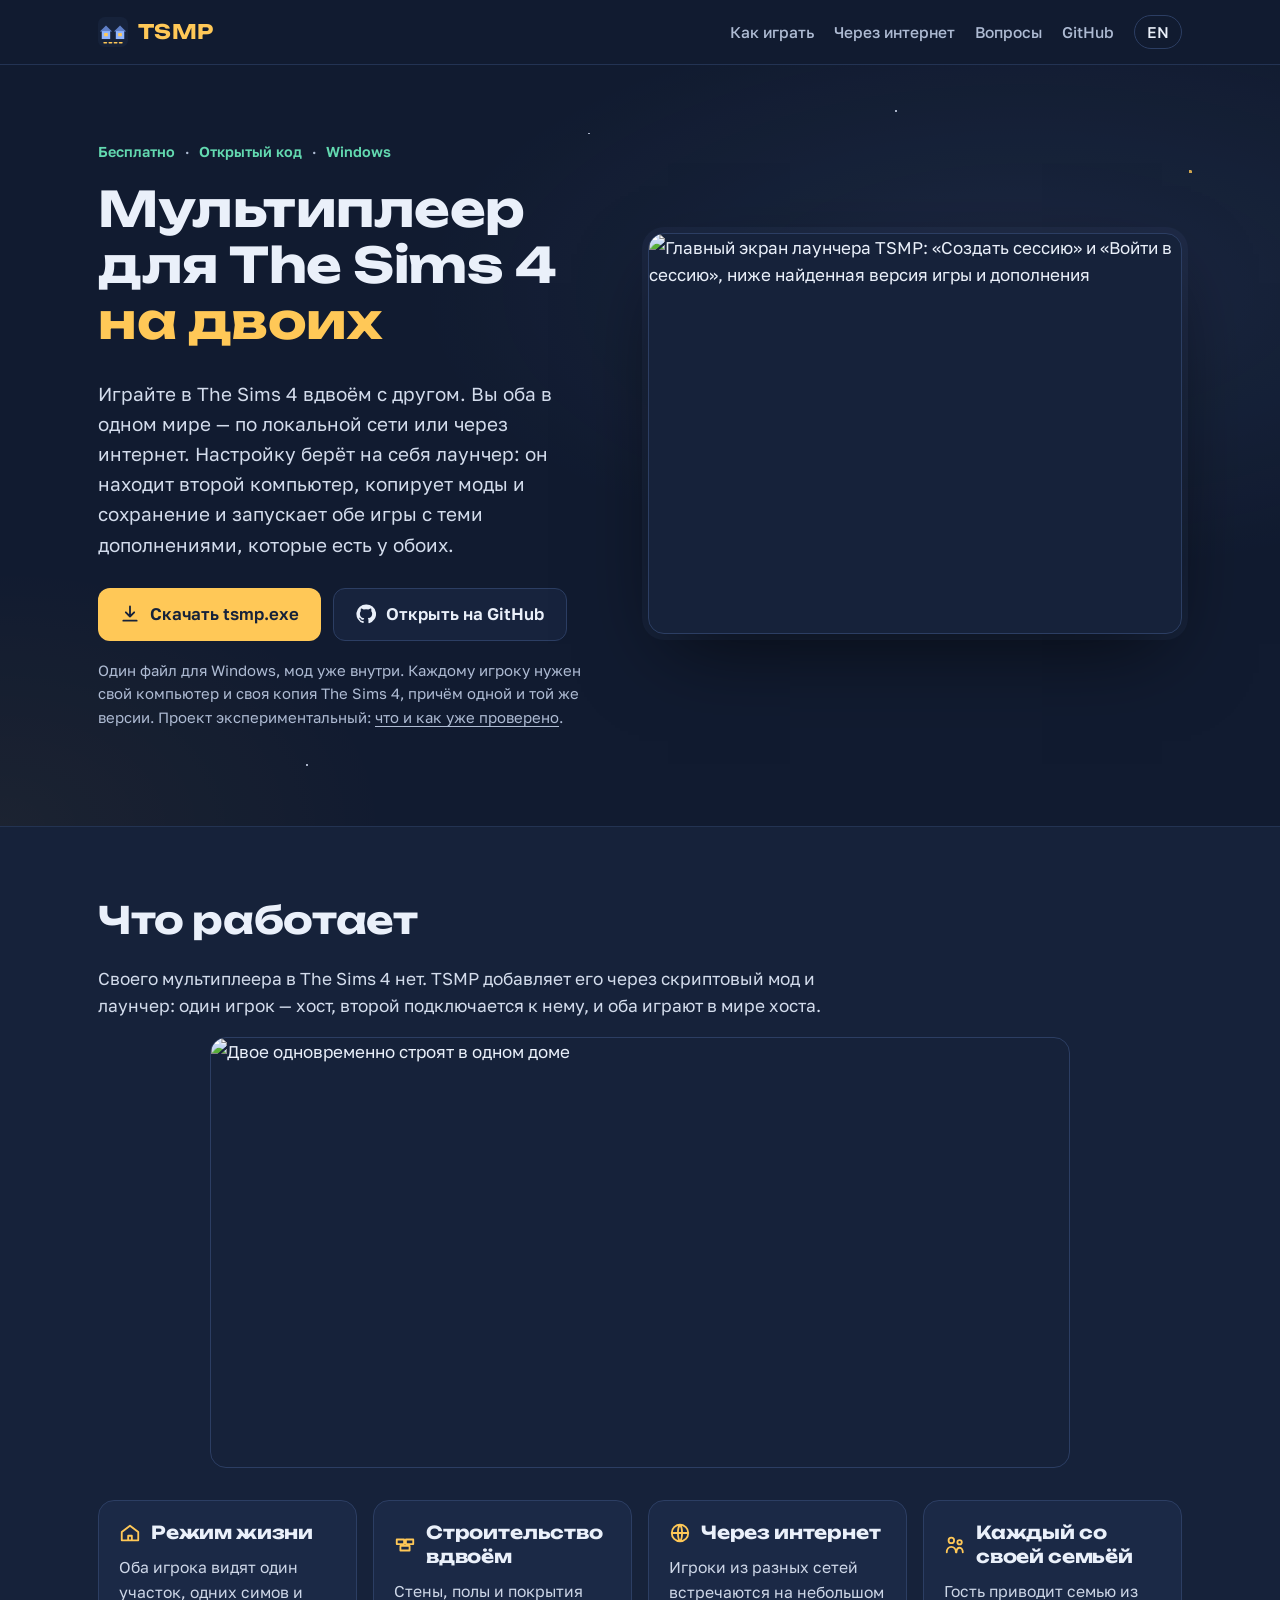
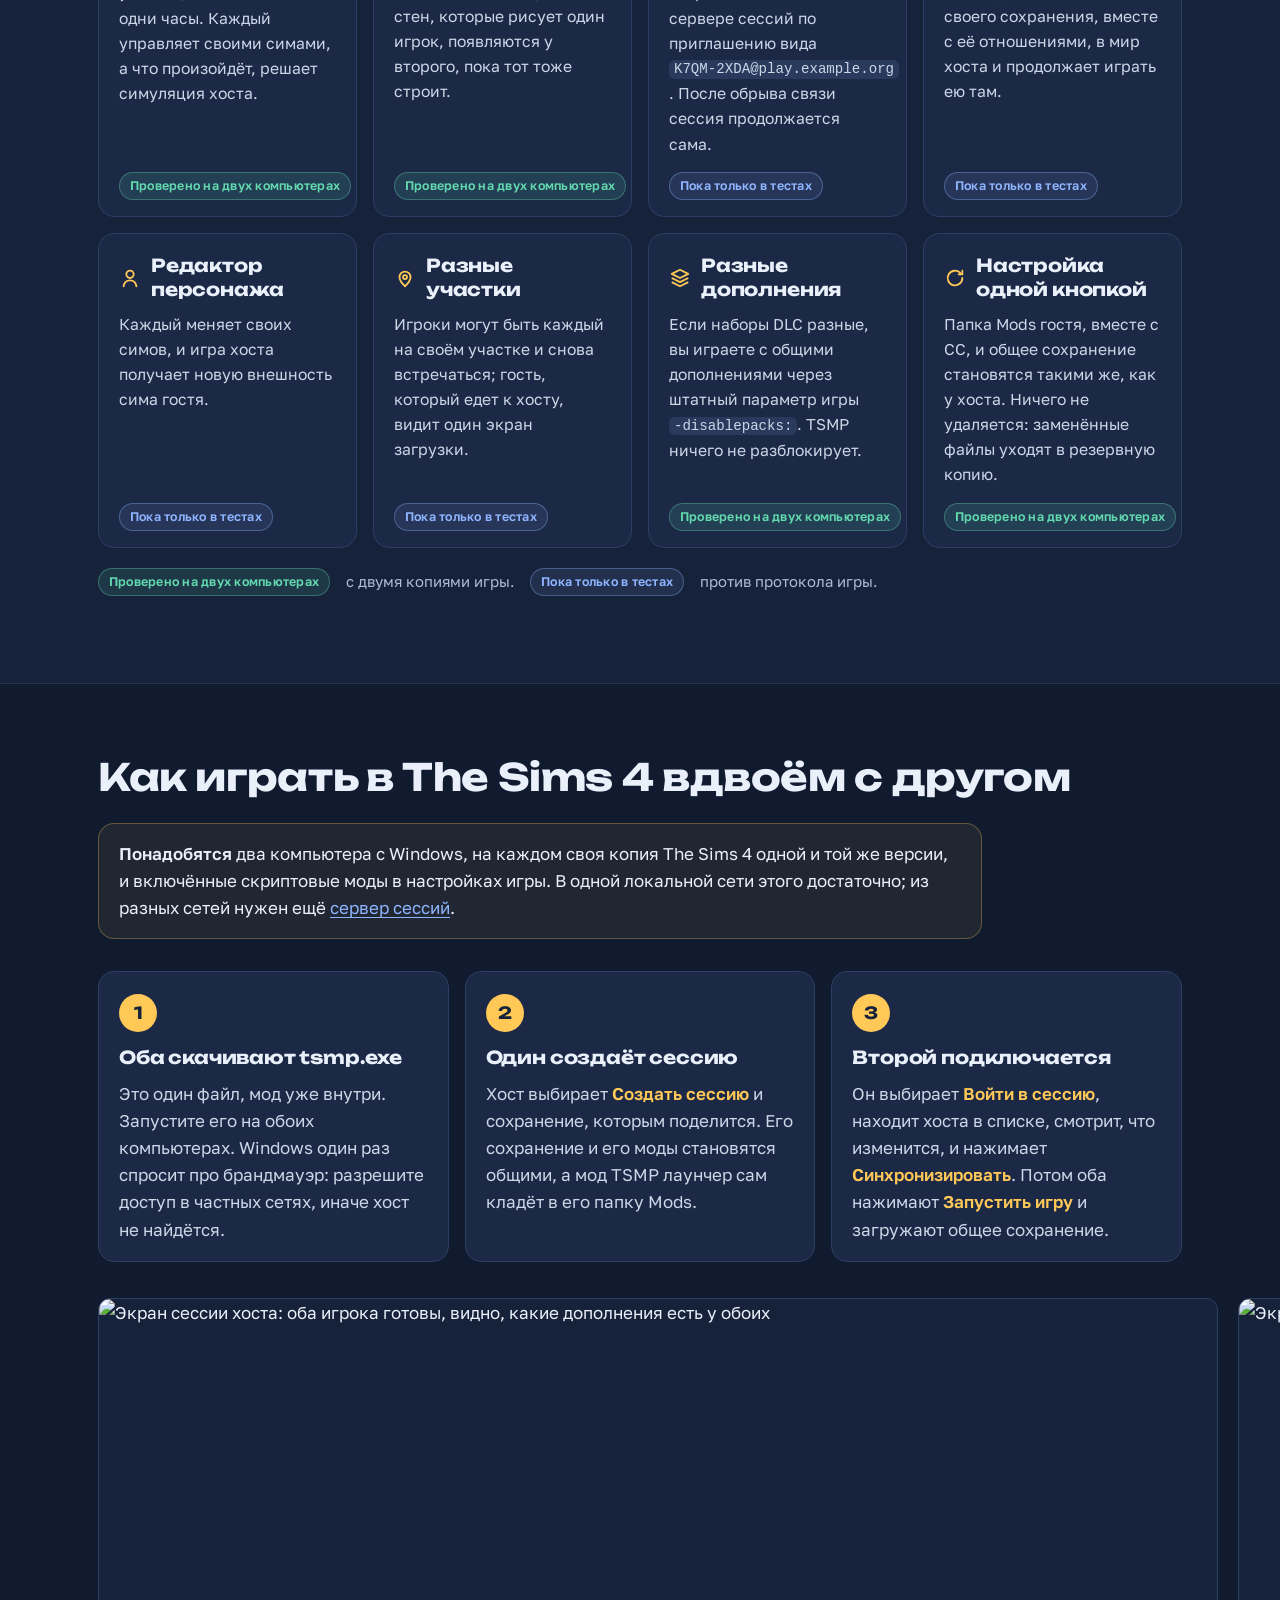
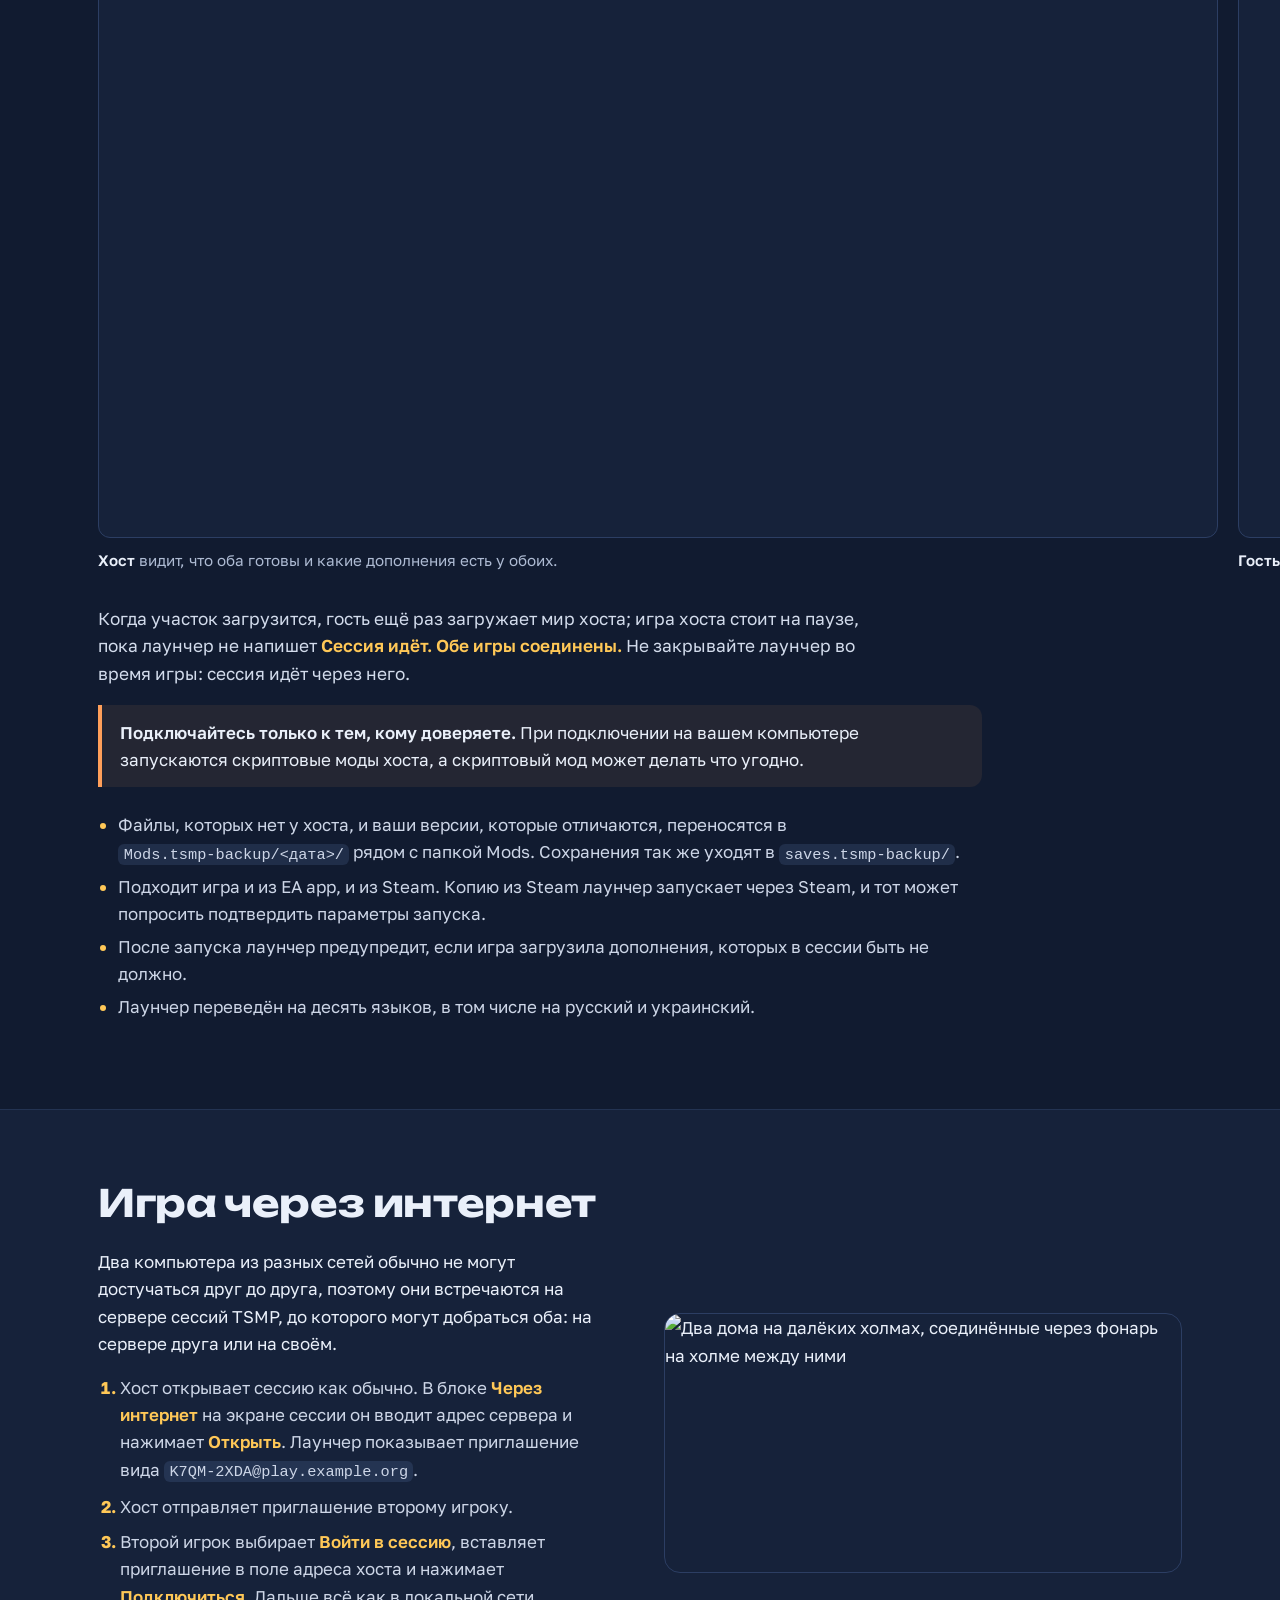
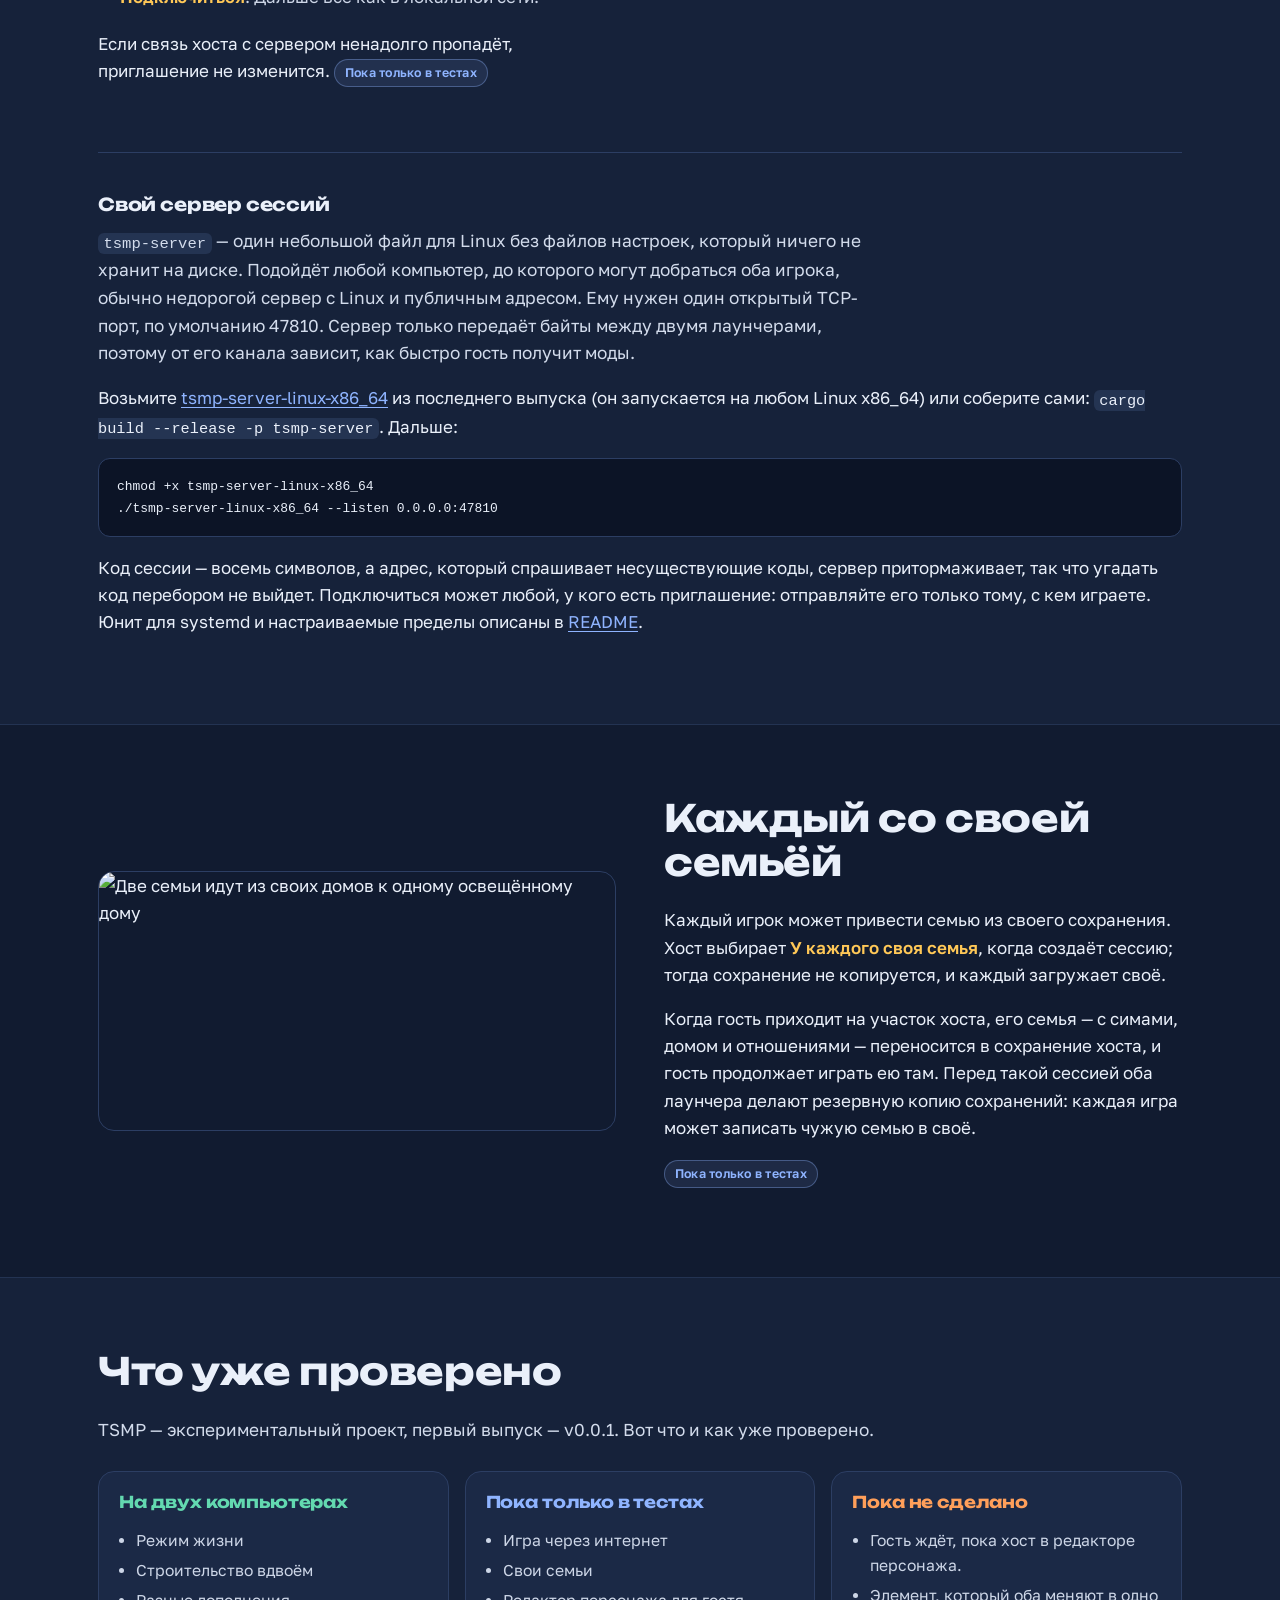
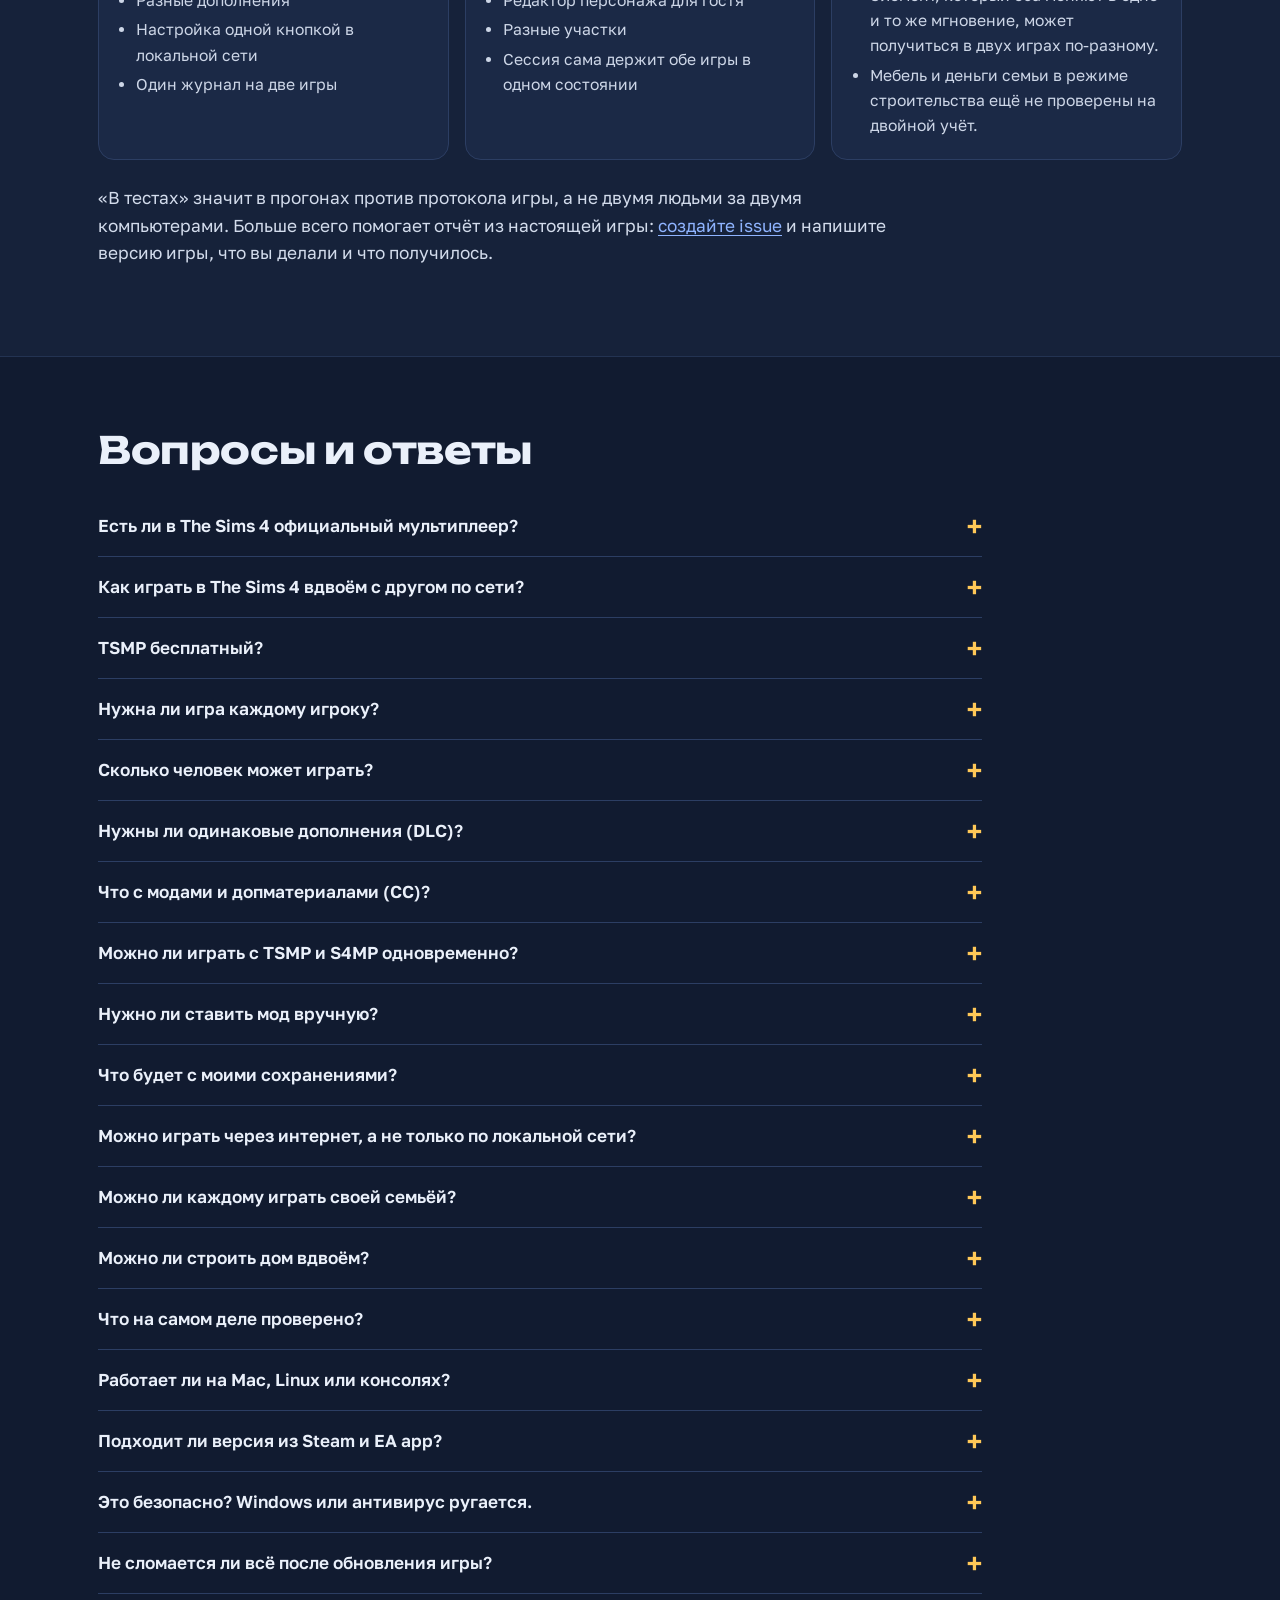
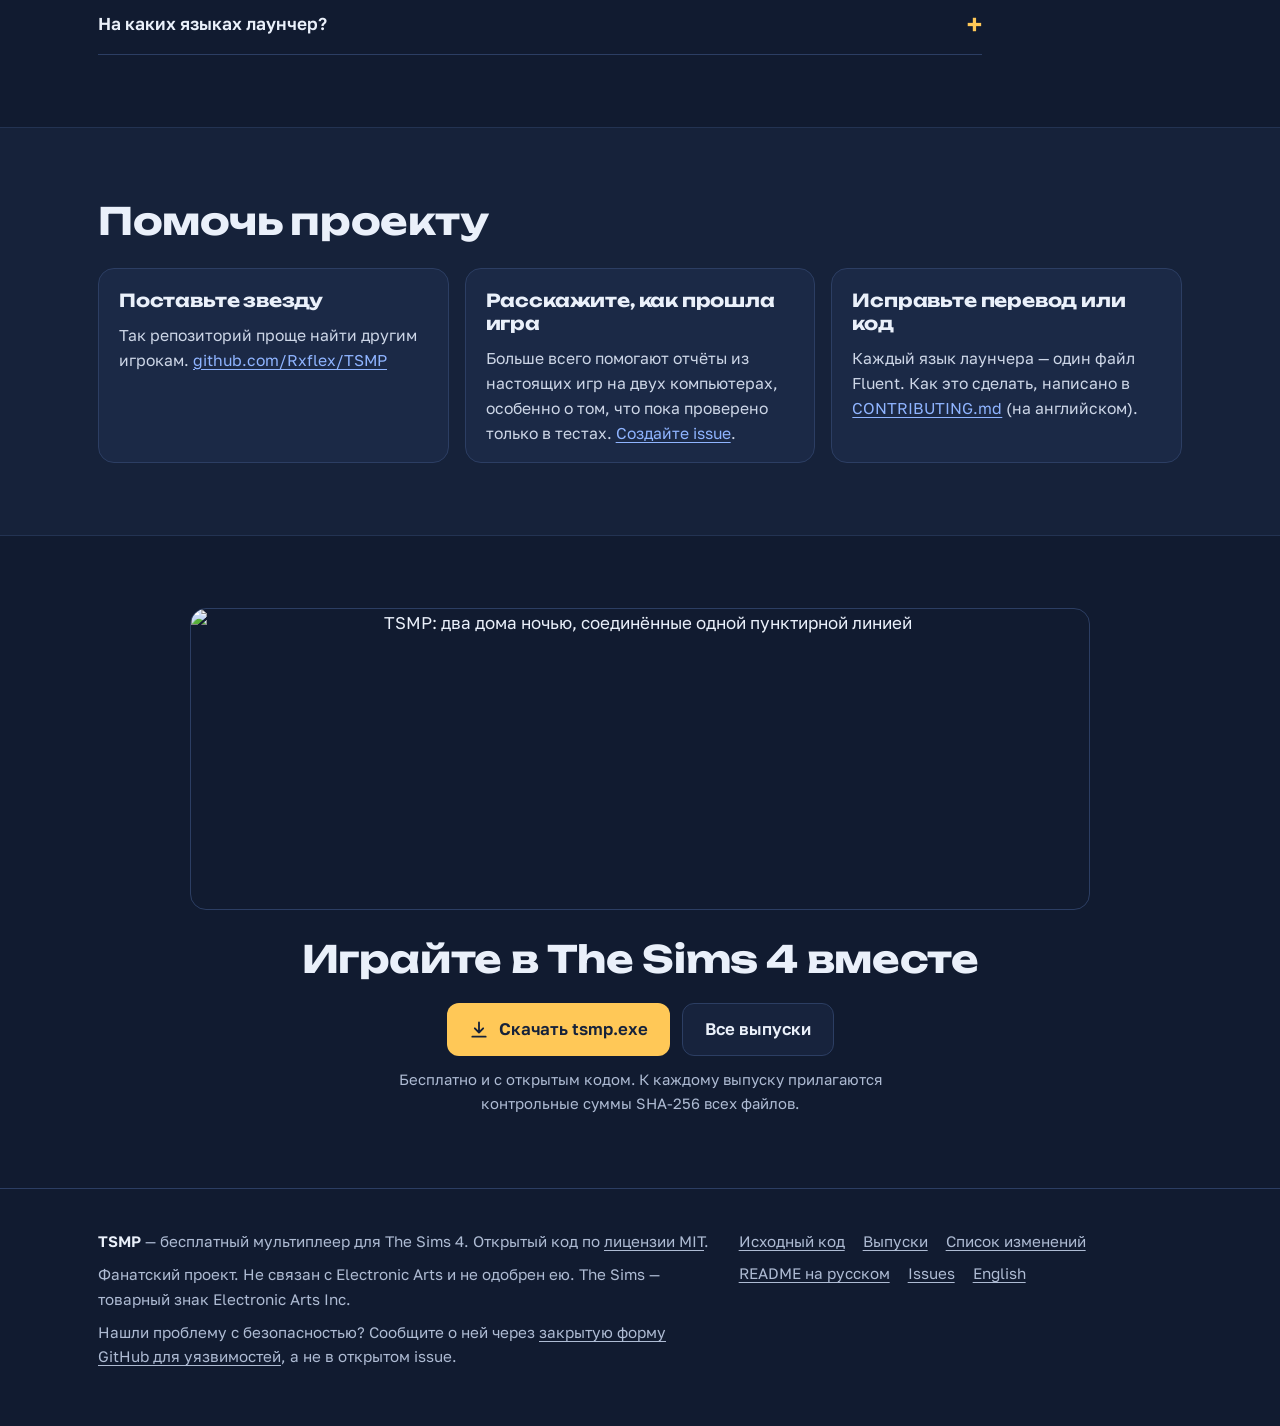
==== site/ru/index.html @ ccfcac45 "Present the project to people looking for multiplayer in The Sims 4 The READMEs lead with what TSMP " ====
<!doctype html>
<html lang="ru">
<head>
<meta charset="utf-8">
<meta name="viewport" content="width=device-width, initial-scale=1">
<title>TSMP — мультиплеер для The Sims 4: играйте вдвоём по сети</title>
<meta name="description" content="Бесплатный мод на мультиплеер для The Sims 4 с открытым кодом. Играйте с другом по локальной сети или через интернет — лаунчер сам перенесёт моды, CC и сохранение.">
<link rel="canonical" href="https://rxflex.github.io/TSMP/ru/">
<link rel="alternate" hreflang="en" href="https://rxflex.github.io/TSMP/">
<link rel="alternate" hreflang="ru" href="https://rxflex.github.io/TSMP/ru/">
<link rel="alternate" hreflang="x-default" href="https://rxflex.github.io/TSMP/">
<meta name="theme-color" content="#16223a">
<meta name="color-scheme" content="dark">
<link rel="icon" href="../favicon.svg" type="image/svg+xml">

<meta property="og:type" content="website">
<meta property="og:site_name" content="TSMP">
<meta property="og:title" content="TSMP — мультиплеер для The Sims 4 на двоих">
<meta property="og:description" content="Бесплатный мультиплеер с открытым кодом для The Sims 4. Двое играют в одном мире — по локальной сети или через интернет. Настройку берёт на себя лаунчер.">
<meta property="og:url" content="https://rxflex.github.io/TSMP/ru/">
<meta property="og:image" content="https://rxflex.github.io/TSMP/assets/social-preview.jpg">
<meta property="og:image:width" content="1280">
<meta property="og:image:height" content="640">
<meta property="og:image:alt" content="TSMP, мультиплеер для The Sims 4: два дома ночью, соединённые одной линией">
<meta property="og:locale" content="ru_RU">
<meta property="og:locale:alternate" content="en_US">
<meta name="twitter:card" content="summary_large_image">
<meta name="twitter:title" content="TSMP — мультиплеер для The Sims 4 на двоих">
<meta name="twitter:description" content="Бесплатный мультиплеер с открытым кодом для The Sims 4. Двое играют в одном мире — по локальной сети или через интернет. Настройку берёт на себя лаунчер.">
<meta name="twitter:image" content="https://rxflex.github.io/TSMP/assets/social-preview.jpg">
<meta name="twitter:image:alt" content="TSMP, мультиплеер для The Sims 4: два дома ночью, соединённые одной линией">

<link rel="preconnect" href="https://fonts.googleapis.com">
<link rel="preconnect" href="https://fonts.gstatic.com" crossorigin>
<link rel="stylesheet" href="https://fonts.googleapis.com/css2?family=Golos+Text:wght@400;500;600&family=Unbounded:wght@600;700&display=swap">

<script type="application/ld+json">
{
  "@context": "https://schema.org",
  "@type": "SoftwareApplication",
  "name": "TSMP",
  "alternateName": "TSMP — мультиплеер для The Sims 4",
  "description": "Бесплатный мод на мультиплеер для The Sims 4 с открытым кодом. Двое играют в одном мире — по локальной сети или через интернет; лаунчер для Windows находит второй компьютер, копирует моды и сохранение и запускает обе игры с дополнениями, которые есть у обоих.",
  "url": "https://rxflex.github.io/TSMP/ru/",
  "downloadUrl": "https://github.com/Rxflex/TSMP/releases/latest/download/tsmp.exe",
  "installUrl": "https://github.com/Rxflex/TSMP/releases/latest/download/tsmp.exe",
  "image": "https://rxflex.github.io/TSMP/assets/social-preview.jpg",
  "screenshot": "https://rxflex.github.io/TSMP/assets/screens/ru-home.png",
  "operatingSystem": "Windows",
  "applicationCategory": "GameApplication",
  "applicationSubCategory": "Мод для игры",
  "inLanguage": ["de", "en", "es", "fr", "it", "pl", "pt-BR", "ru", "uk", "zh-CN"],
  "isAccessibleForFree": true,
  "license": "https://github.com/Rxflex/TSMP/blob/HEAD/LICENSE",
  "offers": {
    "@type": "Offer",
    "price": "0",
    "priceCurrency": "RUB"
  },
  "sameAs": ["https://github.com/Rxflex/TSMP"]
}
</script>
<script type="application/ld+json">
{
  "@context": "https://schema.org",
  "@type": "FAQPage",
  "inLanguage": "ru",
  "mainEntity": [
    {"@type": "Question", "name": "Есть ли в The Sims 4 официальный мультиплеер?", "acceptedAnswer": {"@type": "Answer", "text": "Нет, в самой игре мультиплеера нет. TSMP — фанатский проект, который добавляет его через скриптовый мод и лаунчер. С Electronic Arts проект не связан и ею не одобрен."}},
    {"@type": "Question", "name": "Как играть в The Sims 4 вдвоём с другом по сети?", "acceptedAnswer": {"@type": "Answer", "text": "Оба запускают tsmp.exe. Один выбирает «Создать сессию» и сохранение, второй — «Войти в сессию», находит хоста и нажимает «Синхронизировать», после чего оба запускают игру. В одной локальной сети хост находится сам; из разных сетей хост отправляет приглашение через сервер сессий. По шагам — в разделах «Как играть» и «Игра через интернет»."}},
    {"@type": "Question", "name": "TSMP бесплатный?", "acceptedAnswer": {"@type": "Answer", "text": "Да. Код открыт, лицензия MIT. Платной версии и платного раннего доступа нет."}},
    {"@type": "Question", "name": "Нужна ли игра каждому игроку?", "acceptedAnswer": {"@type": "Answer", "text": "Да. У каждого должен быть свой компьютер с Windows и своя копия The Sims 4, причём одной версии. Если версии разные, лаунчер об этом предупредит. Базовая игра бесплатна в EA app и Steam."}},
    {"@type": "Question", "name": "Сколько человек может играть?", "acceptedAnswer": {"@type": "Answer", "text": "Двое: хост и гость."}},
    {"@type": "Question", "name": "Нужны ли одинаковые дополнения (DLC)?", "acceptedAnswer": {"@type": "Answer", "text": "Нет. Если наборы дополнений разные, вы играете с теми, что есть у обоих: лаунчер запускает обе игры со штатным параметром -disablepacks: и предупредит, если игра всё же загрузила лишнее. Чужие дополнения TSMP не разблокирует."}},
    {"@type": "Question", "name": "Что с модами и допматериалами (CC)?", "acceptedAnswer": {"@type": "Answer", "text": "Общей считается папка Mods хоста. Когда гость нажимает «Синхронизировать», его папка Mods становится такой же, как у хоста, вместе с CC, и перед этим видно, что изменится. Ничего не удаляется: файлы, которых у хоста нет, и отличающиеся версии переезжают в Mods.tsmp-backup/<дата>/ рядом с папкой Mods. В настройках игры на обоих компьютерах должны быть разрешены скриптовые моды."}},
    {"@type": "Question", "name": "Можно ли играть с TSMP и S4MP одновременно?", "acceptedAnswer": {"@type": "Answer", "text": "Нет, они меняют одни и те же места в игре. Когда хост создаёт сессию, лаунчер убирает найденные файлы S4MP из папки Mods в резервную копию — ничего не удаляется. Другие моды для мультиплеера уберите заранее сами."}},
    {"@type": "Question", "name": "Нужно ли ставить мод вручную?", "acceptedAnswer": {"@type": "Answer", "text": "Нет. Мод встроен в tsmp.exe. Лаунчер сам кладёт его в папку Mods хоста, когда тот создаёт сессию, а гость получает его при синхронизации."}},
    {"@type": "Question", "name": "Что будет с моими сохранениями?", "acceptedAnswer": {"@type": "Answer", "text": "Если вы играете одной семьёй, сохранение хоста копируется гостю, а сохранения гостя, которые оно заменит, сначала уходят в saves.tsmp-backup/. В режиме «У каждого своя семья» сохранение не копируется, но оба лаунчера заранее делают резервную копию: каждая игра может записать чужую семью в своё сохранение."}},
    {"@type": "Question", "name": "Можно играть через интернет, а не только по локальной сети?", "acceptedAnswer": {"@type": "Answer", "text": "Да, через сервер сессий TSMP, до которого могут достучаться оба: его может держать друг, а можно поднять свой (tsmp-server — небольшая программа для Linux, ей нужен один открытый TCP-порт, по умолчанию 47810). Хост получает приглашение вида K7QM-2XDA@play.example.org и отправляет его второму игроку. Это новая часть, и пока она проверена только в тестах против протокола игры."}},
    {"@type": "Question", "name": "Можно ли каждому играть своей семьёй?", "acceptedAnswer": {"@type": "Answer", "text": "Да. В режиме «У каждого своя семья» гость приводит семью из своего сохранения, вместе с её отношениями, в мир хоста и продолжает играть ею там. Это тоже новое и пока проверено только в тестах."}},
    {"@type": "Question", "name": "Можно ли строить дом вдвоём?", "acceptedAnswer": {"@type": "Answer", "text": "Да, на версии игры, для которой в репозитории есть файл с адресами (сейчас 1.129.39.1030); готова ли совместная стройка для вашей версии, видно на главном экране лаунчера. В режиме строительства стены, полы и покрытия стен, которые рисует один, появляются у второго, пока оба продолжают строить. Это проверено на двух компьютерах. Мебель и деньги семьи в режиме строительства ещё не проверены на двойной учёт, а элемент, который оба меняют в одно и то же мгновение, может получиться в двух играх по-разному."}},
    {"@type": "Question", "name": "Что на самом деле проверено?", "acceptedAnswer": {"@type": "Answer", "text": "На двух компьютерах с двумя копиями игры: режим жизни, строительство вдвоём, разные дополнения и настройка одной кнопкой в локальной сети. Пока только в тестах против протокола игры: игра через интернет, свои семьи, редактор персонажа для гостя и разные участки. Проект экспериментальный, и рассказы о ваших играх очень помогут."}},
    {"@type": "Question", "name": "Работает ли на Mac, Linux или консолях?", "acceptedAnswer": {"@type": "Answer", "text": "Нет. Лаунчер и мод работают только с The Sims 4 для Windows. На Linux запускается лишь необязательный сервер сессий."}},
    {"@type": "Question", "name": "Подходит ли версия из Steam и EA app?", "acceptedAnswer": {"@type": "Answer", "text": "Да, лаунчер находит игру, установленную через любой из них. Копию из Steam он запускает через Steam, и тот может попросить подтвердить параметры запуска."}},
    {"@type": "Question", "name": "Это безопасно? Windows или антивирус ругается.", "acceptedAnswer": {"@type": "Answer", "text": "Код открыт, а к каждому выпуску прилагаются контрольные суммы SHA-256 всех файлов. Файлы выпуска не подписаны сертификатом, поэтому при первом запуске Windows может показать предупреждение; всё можно собрать и самому из исходников. Брандмауэр Windows один раз спросит разрешение для tsmp.exe: разрешите доступ в частных сетях, иначе хост не найдётся. При подключении на вашем компьютере запускаются скриптовые моды хоста, а это код без ограничений. Подключайтесь только к тем, кому доверяете."}},
    {"@type": "Question", "name": "Не сломается ли всё после обновления игры?", "acceptedAnswer": {"@type": "Answer", "text": "Может. Совместное строительство зависит от адресов внутри игры, которые меняются от сборки к сборке. Мод проверяет сборку, прежде чем что-то трогать: на незнакомой сборке синхронизация строительства отключается сама, а остальное продолжает работать. Когда адреса для новой версии добавят в репозиторий, лаунчер скачает их сам, а себя он обновляет из выпусков проекта на GitHub. Переменная окружения TSMP_NO_UPDATE отключает самообновление."}},
    {"@type": "Question", "name": "На каких языках лаунчер?", "acceptedAnswer": {"@type": "Answer", "text": "Deutsch, English, Español, Français, Italiano, Polski, Português (Brasil), Русский, Українська и 简体中文. Большинство переводов ещё не вычитаны носителями, и исправления приветствуются."}}
  ]
}
</script>

<style>
:root{
  --bg:#111b30;--bg-2:#16223a;--card:#1b2946;--card-2:#203153;--line:#2c3e63;
  --text:#eaf0fa;--muted:#aebbd3;--yellow:#ffc857;--blue:#8fb4ff;--mint:#63d9b0;--orange:#ff9f5a;
  --ink:#16223a;--radius:16px;
  --head:"Unbounded","Golos Text",system-ui,sans-serif;
  --body:"Golos Text",system-ui,-apple-system,"Segoe UI",Roboto,Arial,sans-serif;
  --mono:ui-monospace,"Cascadia Mono","SFMono-Regular",Consolas,"Liberation Mono",monospace;
}
*,*::before,*::after{box-sizing:border-box}
html{-webkit-text-size-adjust:100%;scroll-behavior:smooth}
@media (prefers-reduced-motion:reduce){html{scroll-behavior:auto}}
body{margin:0;background:var(--bg);color:var(--text);font:400 1.0625rem/1.6 var(--body);overflow-wrap:break-word}
img{max-width:100%;height:auto;display:block}
a{color:var(--blue);text-underline-offset:3px}
a:hover{color:var(--yellow)}
:focus-visible{outline:3px solid var(--yellow);outline-offset:3px;border-radius:6px}
h1,h2,h3{font-family:var(--head);font-weight:700;line-height:1.15;letter-spacing:-.01em;margin:0 0 .6em}
h1{font-size:clamp(2rem,5.2vw,3.5rem)}
h2{font-size:clamp(1.55rem,3.4vw,2.35rem)}
h3{font-size:1.12rem;line-height:1.3}
p{margin:0 0 1em}
code{font-family:var(--mono);font-size:.9em;background:rgba(143,180,255,.12);padding:.1em .35em;border-radius:6px;white-space:nowrap}
pre{font-family:var(--mono);font-size:.9rem;line-height:1.55;background:#0c1426;border:1px solid var(--line);border-radius:12px;padding:16px 18px;margin:0 0 1.2em;overflow-x:auto}
pre code{background:none;padding:0;white-space:pre}
code.long{white-space:normal}
.wrap{max-width:1140px;margin:0 auto;padding:0 16px}
@media (min-width:720px){.wrap{padding:0 28px}}
.skip{position:absolute;left:-9999px;top:8px;background:var(--yellow);color:var(--ink);padding:8px 14px;border-radius:8px;z-index:10}
.skip:focus{left:8px}

/* header */
.top{border-bottom:1px solid rgba(44,62,99,.7)}
.top .wrap{display:flex;align-items:center;justify-content:space-between;gap:16px;min-height:64px}
.logo{display:flex;align-items:center;gap:10px;font-family:var(--head);font-weight:700;font-size:1.25rem;color:var(--yellow);text-decoration:none;letter-spacing:.02em}
.logo img{width:30px;height:30px}
.nav{display:flex;align-items:center;gap:6px 20px;flex-wrap:wrap;justify-content:flex-end}
.nav a{color:var(--muted);text-decoration:none;font-weight:500;font-size:.97rem}
.nav a:hover{color:var(--text)}
.nav .lang{color:var(--text);border:1px solid var(--line);border-radius:999px;padding:4px 12px}
.nav .lang:hover{border-color:var(--yellow);color:var(--yellow)}
@media (max-width:820px){.nav .opt{display:none}}

/* hero */
.hero{position:relative;padding:48px 0 72px;overflow:hidden}
.hero::before{content:"";position:absolute;inset:0;pointer-events:none;opacity:.8;background:
  radial-gradient(900px 420px at 80% 30%,rgba(143,180,255,.10),transparent 70%),
  radial-gradient(600px 400px at 0% 100%,rgba(255,200,87,.06),transparent 70%)}
@media (min-width:980px){.hero::before{background:
  radial-gradient(2px 2px at 8% 18%,var(--yellow) 50%,transparent 51%),
  radial-gradient(2px 2px at 46% 9%,#cfd9ee 50%,transparent 51%),
  radial-gradient(3px 3px at 93% 14%,var(--yellow) 50%,transparent 51%),
  radial-gradient(2px 2px at 70% 6%,#cfd9ee 50%,transparent 51%),
  radial-gradient(2px 2px at 24% 92%,#cfd9ee 50%,transparent 51%),
  radial-gradient(900px 420px at 80% 30%,rgba(143,180,255,.10),transparent 70%),
  radial-gradient(600px 400px at 0% 100%,rgba(255,200,87,.06),transparent 70%)}}
.hero .wrap{position:relative;display:grid;gap:40px;align-items:center}
@media (min-width:980px){.hero .wrap{grid-template-columns:1fr 1.08fr;gap:56px}.hero{padding:72px 0 96px}}
.eyebrow{display:inline-flex;flex-wrap:wrap;gap:6px 10px;align-items:center;font-size:.9rem;font-weight:600;color:var(--mint);margin:0 0 18px}
.eyebrow span+span::before{content:"·";margin-right:10px;color:var(--muted)}
.hero h1 em{font-style:normal;color:var(--yellow);white-space:nowrap}
html[lang="ru"] .hero h1{font-size:clamp(1.9rem,4.6vw,3.05rem)}
.lead{font-size:1.18rem;color:#d3dcec;max-width:36em}
.cta{display:flex;flex-wrap:wrap;gap:12px;margin:28px 0 18px}
.btn{display:inline-flex;align-items:center;justify-content:center;gap:10px;min-height:52px;padding:12px 22px;border-radius:12px;font-weight:600;font-size:1.05rem;text-decoration:none;transition:transform .15s ease,background .15s ease,border-color .15s ease}
.btn svg{width:20px;height:20px;flex:none}
@media (max-width:480px){.cta .btn{flex:1 1 100%}}
.btn-main{background:var(--yellow);color:var(--ink)}
.btn-main:hover{background:#ffd47a;color:var(--ink);transform:translateY(-1px)}
.btn-alt{border:1px solid var(--line);color:var(--text);background:rgba(27,41,70,.6)}
.btn-alt:hover{border-color:var(--blue);color:var(--text)}
.fine{font-size:.93rem;color:var(--muted);max-width:34em;margin:0}
.fine a{color:var(--muted)}
.shot{margin:0;border-radius:var(--radius);overflow:hidden;border:1px solid var(--line);background:var(--bg-2);box-shadow:0 30px 80px -20px rgba(0,0,0,.6),0 0 0 6px rgba(143,180,255,.05)}

/* sections */
section{padding:72px 0;scroll-margin-top:12px}
section.alt{background:var(--bg-2);border-top:1px solid rgba(44,62,99,.6);border-bottom:1px solid rgba(44,62,99,.6)}
.intro{max-width:46em;color:#d3dcec;font-size:1.08rem}
.art{border-radius:var(--radius);border:1px solid var(--line);margin:0 0 32px;width:100%}
.art.wide{max-width:860px;margin:0 auto 32px}

.grid{display:grid;gap:16px;grid-template-columns:repeat(auto-fill,minmax(250px,1fr));margin-top:28px}
.card{background:var(--card);border:1px solid var(--line);border-radius:var(--radius);padding:20px 20px 16px;display:flex;flex-direction:column}
.card h3{display:flex;align-items:center;gap:10px}
.card h3 svg{width:22px;height:22px;flex:none;color:var(--yellow)}
.card p{color:#cdd6e7;font-size:.98rem}
.card .tag{margin-top:auto;align-self:flex-start}
.tag{display:inline-block;font-size:.78rem;font-weight:600;letter-spacing:.02em;padding:3px 10px;border-radius:999px;white-space:nowrap}
.tag.ok{color:var(--mint);background:rgba(99,217,176,.12);border:1px solid rgba(99,217,176,.35)}
.tag.test{color:var(--blue);background:rgba(143,180,255,.10);border:1px solid rgba(143,180,255,.35)}
.legend{display:flex;flex-wrap:wrap;gap:8px 16px;align-items:center;margin-top:20px;font-size:.93rem;color:var(--muted)}

.need{background:rgba(255,200,87,.07);border:1px solid rgba(255,200,87,.3);border-radius:var(--radius);padding:16px 20px;margin:24px 0 32px;max-width:52em}
.need p{margin:0}
.steps{list-style:none;padding:0;margin:0 0 36px;display:grid;gap:16px;counter-reset:s}
@media (min-width:880px){.steps{grid-template-columns:repeat(3,1fr)}}
.steps li{counter-increment:s;background:var(--card);border:1px solid var(--line);border-radius:var(--radius);padding:22px 20px 18px}
.steps li::before{content:counter(s);display:inline-grid;place-items:center;width:38px;height:38px;border-radius:50%;background:var(--yellow);color:var(--ink);font:700 1.05rem var(--head);margin-bottom:14px}
.steps p{color:#cdd6e7;margin:0}
b,strong{font-weight:600;color:var(--text)}
.ui{color:var(--yellow);font-weight:600}

.gallery{display:grid;gap:20px;grid-template-columns:1fr;margin:0 0 32px}
@media (min-width:720px){.gallery{grid-template-columns:1fr 1fr}}
.gallery figure{margin:0}
.gallery img{border-radius:12px;border:1px solid var(--line);background:var(--bg-2)}
.gallery figcaption{font-size:.95rem;color:var(--muted);margin-top:10px}

.note{border-left:4px solid var(--orange);background:rgba(255,159,90,.08);border-radius:0 12px 12px 0;padding:14px 18px;margin:0 0 24px;max-width:52em}
.note p{margin:0}
.list{padding-left:1.2em;margin:0 0 1em;max-width:52em;color:#cdd6e7}
.list li{margin:.35em 0}
.list li::marker{color:var(--yellow)}

.split{display:grid;gap:32px;align-items:center}
@media (min-width:900px){.split{grid-template-columns:1fr 1fr;gap:48px}}
.split .art{margin:0}
ol.plain{padding-left:1.3em;margin:0 0 1.2em;color:#cdd6e7}
ol.plain li{margin:.5em 0}
ol.plain li::marker{color:var(--yellow);font-weight:700}
.sub{margin-top:48px;padding-top:40px;border-top:1px solid var(--line)}

.status{display:grid;gap:16px;margin-top:28px}
@media (min-width:880px){.status{grid-template-columns:repeat(3,1fr)}}
.status .card h3{font-size:1.02rem}
.status ul{margin:0;padding-left:1.1em;color:#cdd6e7;font-size:.98rem}
.status li{margin:.3em 0}
.status .ok h3{color:var(--mint)}
.status .test h3{color:var(--blue)}
.status .todo h3{color:var(--orange)}

.faq{max-width:52em;margin-top:24px}
.faq details{border-bottom:1px solid var(--line)}
.faq summary{list-style:none;cursor:pointer;display:flex;justify-content:space-between;gap:16px;align-items:center;padding:18px 0}
.faq summary::-webkit-details-marker{display:none}
.faq summary h3{margin:0;font-family:var(--body);font-weight:600;font-size:1.08rem;letter-spacing:0}
.faq summary::after{content:"+";font:600 1.5rem/1 var(--head);color:var(--yellow);flex:none;transition:transform .15s ease}
.faq details[open] summary::after{transform:rotate(45deg)}
.faq .a{padding:0 0 18px;color:#cdd6e7}
.faq .a p:last-child{margin-bottom:0}

.help{display:grid;gap:16px;grid-template-columns:repeat(auto-fit,minmax(240px,1fr));margin-top:24px}
.final{text-align:center}
.final .art{max-width:900px;margin:0 auto 28px}
.final .cta{justify-content:center;margin:0 0 12px}
.final .fine{margin:0 auto}
.help .card p{margin-bottom:0}

footer{border-top:1px solid var(--line);padding:40px 0 48px;color:var(--muted);font-size:.95rem}
footer .wrap{display:grid;gap:20px}
@media (min-width:820px){footer .wrap{grid-template-columns:1.4fr 1fr}}
footer p{margin:0 0 .6em}
footer nav{display:flex;flex-wrap:wrap;gap:8px 18px;align-content:flex-start}
footer a{color:var(--muted)}
footer a:hover{color:var(--yellow)}
</style>
</head>
<body>
<a class="skip" href="#main">К содержанию</a>

<header class="top">
  <div class="wrap">
    <a class="logo" href="./" aria-label="TSMP, главная"><img src="../favicon.svg" alt="" width="30" height="30">TSMP</a>
    <nav class="nav" aria-label="Основное меню">
      <a class="opt" href="#как-играть">Как играть</a>
      <a class="opt" href="#игра-через-интернет">Через интернет</a>
      <a class="opt" href="#вопросы-и-ответы">Вопросы</a>
      <a href="https://github.com/Rxflex/TSMP">GitHub</a>
      <a class="lang" href="../" hreflang="en" lang="en" title="English version">EN</a>
    </nav>
  </div>
</header>

<main id="main">
<div class="hero">
  <div class="wrap">
    <div>
      <p class="eyebrow"><span>Бесплатно</span><span>Открытый код</span><span>Windows</span></p>
      <h1>Мультиплеер для&nbsp;The&nbsp;Sims&nbsp;4 <em>на двоих</em></h1>
      <p class="lead">Играйте в The&nbsp;Sims&nbsp;4 вдвоём с другом. Вы оба в одном мире — по локальной сети или через интернет. Настройку берёт на себя лаунчер: он находит второй компьютер, копирует моды и сохранение и запускает обе игры с теми дополнениями, которые есть у обоих.</p>
      <div class="cta">
        <a class="btn btn-main" href="https://github.com/Rxflex/TSMP/releases/latest/download/tsmp.exe">
          <svg viewBox="0 0 24 24" fill="none" stroke="currentColor" stroke-width="2.2" stroke-linecap="round" stroke-linejoin="round" aria-hidden="true"><path d="M12 3v12m0 0-5-5m5 5 5-5M4 20h16"/></svg>
          Скачать tsmp.exe
        </a>
        <a class="btn btn-alt" href="https://github.com/Rxflex/TSMP">
          <svg viewBox="0 0 24 24" fill="currentColor" aria-hidden="true"><path d="M12 .5a11.5 11.5 0 0 0-3.64 22.41c.58.1.79-.25.79-.56v-2c-3.2.7-3.88-1.37-3.88-1.37-.52-1.33-1.28-1.69-1.28-1.69-1.05-.71.08-.7.08-.7 1.16.08 1.77 1.19 1.77 1.19 1.03 1.77 2.7 1.26 3.36.96.1-.75.4-1.26.73-1.55-2.55-.29-5.24-1.28-5.24-5.68 0-1.26.45-2.28 1.19-3.09-.12-.29-.52-1.46.11-3.05 0 0 .97-.31 3.17 1.18a11 11 0 0 1 5.77 0c2.2-1.49 3.17-1.18 3.17-1.18.63 1.59.23 2.76.11 3.05.74.81 1.19 1.83 1.19 3.09 0 4.41-2.69 5.38-5.26 5.67.41.36.78 1.06.78 2.14v3.17c0 .31.21.67.8.56A11.5 11.5 0 0 0 12 .5Z"/></svg>
          Открыть на GitHub
        </a>
      </div>
      <p class="fine">Один файл для Windows, мод уже внутри. Каждому игроку нужен свой компьютер и своя копия The&nbsp;Sims&nbsp;4, причём одной и той же версии. Проект экспериментальный: <a href="#что-проверено">что и как уже проверено</a>.</p>
    </div>
    <figure class="shot">
      <img src="../assets/screens/ru-home.png" width="1120" height="840" fetchpriority="high" alt="Главный экран лаунчера TSMP: «Создать сессию» и «Войти в сессию», ниже найденная версия игры и дополнения">
    </figure>
  </div>
</div>

<section id="что-работает" class="alt" aria-labelledby="works-h">
  <div class="wrap">
    <h2 id="works-h">Что работает</h2>
    <p class="intro">Своего мультиплеера в The&nbsp;Sims&nbsp;4 нет. TSMP добавляет его через скриптовый мод и лаунчер: один игрок — хост, второй подключается к нему, и оба играют в мире хоста.</p>
    <img class="art wide" src="../assets/together.jpg" width="1400" height="700" loading="lazy" alt="Двое одновременно строят в одном доме">
    <div class="grid">
      <article class="card">
        <h3><svg viewBox="0 0 24 24" fill="none" stroke="currentColor" stroke-width="2" stroke-linejoin="round" aria-hidden="true"><path d="M3 11 12 4l9 7v9H3z"/><path d="M10 20v-5h4v5"/></svg>Режим жизни</h3>
        <p>Оба игрока видят один участок, одних симов и одни часы. Каждый управляет своими симами, а что произойдёт, решает симуляция хоста.</p>
        <span class="tag ok">Проверено на двух компьютерах</span>
      </article>
      <article class="card">
        <h3><svg viewBox="0 0 24 24" fill="none" stroke="currentColor" stroke-width="2" stroke-linejoin="round" aria-hidden="true"><path d="M3 6h8v5H3zM13 6h8v5h-8zM7 13h10v5H7z"/></svg>Строительство вдвоём</h3>
        <p>Стены, полы и покрытия стен, которые рисует один игрок, появляются у второго, пока тот тоже строит.</p>
        <span class="tag ok">Проверено на двух компьютерах</span>
      </article>
      <article class="card">
        <h3><svg viewBox="0 0 24 24" fill="none" stroke="currentColor" stroke-width="2" aria-hidden="true"><circle cx="12" cy="12" r="9"/><path d="M3 12h18M12 3c3 3.2 3 14.8 0 18M12 3c-3 3.2-3 14.8 0 18"/></svg>Через интернет</h3>
        <p>Игроки из разных сетей встречаются на небольшом сервере сессий по приглашению вида <code>K7QM-2XDA@play.example.org</code>. После обрыва связи сессия продолжается сама.</p>
        <span class="tag test">Пока только в тестах</span>
      </article>
      <article class="card">
        <h3><svg viewBox="0 0 24 24" fill="none" stroke="currentColor" stroke-width="2" stroke-linecap="round" aria-hidden="true"><circle cx="8" cy="7" r="3"/><circle cx="17" cy="9" r="2.4"/><path d="M3 20c0-3.3 2.2-6 5-6s5 2.7 5 6M13.5 20c.2-2.8 1.6-5 3.5-5s3.5 2.2 3.5 5"/></svg>Каждый со своей семьёй</h3>
        <p>Гость приводит семью из своего сохранения, вместе с её отношениями, в мир хоста и продолжает играть ею там.</p>
        <span class="tag test">Пока только в тестах</span>
      </article>
      <article class="card">
        <h3><svg viewBox="0 0 24 24" fill="none" stroke="currentColor" stroke-width="2" stroke-linecap="round" aria-hidden="true"><circle cx="12" cy="8" r="4"/><path d="M5 21c.6-4 3.3-6.5 7-6.5s6.4 2.5 7 6.5"/></svg>Редактор персонажа</h3>
        <p>Каждый меняет своих симов, и игра хоста получает новую внешность сима гостя.</p>
        <span class="tag test">Пока только в тестах</span>
      </article>
      <article class="card">
        <h3><svg viewBox="0 0 24 24" fill="none" stroke="currentColor" stroke-width="2" stroke-linecap="round" stroke-linejoin="round" aria-hidden="true"><path d="M12 21s-6-5.3-6-10a6 6 0 0 1 12 0c0 4.7-6 10-6 10z"/><circle cx="12" cy="11" r="2.2"/></svg>Разные участки</h3>
        <p>Игроки могут быть каждый на своём участке и снова встречаться; гость, который едет к хосту, видит один экран загрузки.</p>
        <span class="tag test">Пока только в тестах</span>
      </article>
      <article class="card">
        <h3><svg viewBox="0 0 24 24" fill="none" stroke="currentColor" stroke-width="2" stroke-linejoin="round" aria-hidden="true"><path d="M12 3 3 7.5l9 4.5 9-4.5zM3 12l9 4.5 9-4.5M3 16.5 12 21l9-4.5"/></svg>Разные дополнения</h3>
        <p>Если наборы DLC разные, вы играете с общими дополнениями через штатный параметр игры <code>-disablepacks:</code>. TSMP ничего не разблокирует.</p>
        <span class="tag ok">Проверено на двух компьютерах</span>
      </article>
      <article class="card">
        <h3><svg viewBox="0 0 24 24" fill="none" stroke="currentColor" stroke-width="2" stroke-linecap="round" stroke-linejoin="round" aria-hidden="true"><path d="M20 12a8 8 0 1 1-2.3-5.6M20 4v4h-4"/></svg>Настройка одной кнопкой</h3>
        <p>Папка Mods гостя, вместе с CC, и общее сохранение становятся такими же, как у хоста. Ничего не удаляется: заменённые файлы уходят в резервную копию.</p>
        <span class="tag ok">Проверено на двух компьютерах</span>
      </article>
    </div>
    <p class="legend"><span class="tag ok">Проверено на двух компьютерах</span> с двумя копиями игры. <span class="tag test">Пока только в тестах</span> против протокола игры.</p>
  </div>
</section>

<section id="как-играть" aria-labelledby="play-h">
  <div class="wrap">
    <h2 id="play-h">Как играть в The&nbsp;Sims&nbsp;4 вдвоём с другом</h2>
    <div class="need">
      <p><b>Понадобятся</b> два компьютера с Windows, на каждом своя копия The&nbsp;Sims&nbsp;4 одной и той же версии, и включённые скриптовые моды в настройках игры. В одной локальной сети этого достаточно; из разных сетей нужен ещё <a href="#игра-через-интернет">сервер сессий</a>.</p>
    </div>
    <ol class="steps">
      <li>
        <h3>Оба скачивают tsmp.exe</h3>
        <p>Это один файл, мод уже внутри. Запустите его на обоих компьютерах. Windows один раз спросит про брандмауэр: разрешите доступ в частных сетях, иначе хост не найдётся.</p>
      </li>
      <li>
        <h3>Один создаёт сессию</h3>
        <p>Хост выбирает <span class="ui">Создать сессию</span> и сохранение, которым поделится. Его сохранение и его моды становятся общими, а мод TSMP лаунчер сам кладёт в его папку Mods.</p>
      </li>
      <li>
        <h3>Второй подключается</h3>
        <p>Он выбирает <span class="ui">Войти в сессию</span>, находит хоста в списке, смотрит, что изменится, и нажимает <span class="ui">Синхронизировать</span>. Потом оба нажимают <span class="ui">Запустить игру</span> и загружают общее сохранение.</p>
      </li>
    </ol>
    <div class="gallery">
      <figure>
        <img src="../assets/screens/ru-lobby.png" width="1120" height="840" loading="lazy" alt="Экран сессии хоста: оба игрока готовы, видно, какие дополнения есть у обоих">
        <figcaption><b>Хост</b> видит, что оба готовы и какие дополнения есть у обоих.</figcaption>
      </figure>
      <figure>
        <img src="../assets/screens/ru-ready.png" width="1120" height="840" loading="lazy" alt="Экран сессии гостя: можно запускать игру">
        <figcaption><b>Гость</b> в сессии: осталось запустить игру.</figcaption>
      </figure>
    </div>
    <p class="intro">Когда участок загрузится, гость ещё раз загружает мир хоста; игра хоста стоит на паузе, пока лаунчер не напишет <span class="ui">Сессия идёт. Обе игры соединены.</span> Не закрывайте лаунчер во время игры: сессия идёт через него.</p>
    <div class="note" role="note">
      <p><b>Подключайтесь только к тем, кому доверяете.</b> При подключении на вашем компьютере запускаются скриптовые моды хоста, а скриптовый мод может делать что угодно.</p>
    </div>
    <ul class="list">
      <li>Файлы, которых нет у хоста, и ваши версии, которые отличаются, переносятся в <code>Mods.tsmp-backup/&lt;дата&gt;/</code> рядом с папкой Mods. Сохранения так же уходят в <code>saves.tsmp-backup/</code>.</li>
      <li>Подходит игра и из EA app, и из Steam. Копию из Steam лаунчер запускает через Steam, и тот может попросить подтвердить параметры запуска.</li>
      <li>После запуска лаунчер предупредит, если игра загрузила дополнения, которых в сессии быть не должно.</li>
      <li>Лаунчер переведён на десять языков, в том числе на русский и украинский.</li>
    </ul>
  </div>
</section>

<section id="игра-через-интернет" class="alt" aria-labelledby="internet-h">
  <div class="wrap">
    <div class="split">
      <div>
        <h2 id="internet-h">Игра через интернет</h2>
        <p>Два компьютера из разных сетей обычно не могут достучаться друг до друга, поэтому они встречаются на сервере сессий TSMP, до которого могут добраться оба: на сервере друга или на своём.</p>
        <ol class="plain">
          <li>Хост открывает сессию как обычно. В блоке <span class="ui">Через интернет</span> на экране сессии он вводит адрес сервера и нажимает <span class="ui">Открыть</span>. Лаунчер показывает приглашение вида <code>K7QM-2XDA@play.example.org</code>.</li>
          <li>Хост отправляет приглашение второму игроку.</li>
          <li>Второй игрок выбирает <span class="ui">Войти в сессию</span>, вставляет приглашение в поле адреса хоста и нажимает <span class="ui">Подключиться</span>. Дальше всё как в локальной сети.</li>
        </ol>
        <p>Если связь хоста с сервером ненадолго пропадёт, приглашение не изменится. <span class="tag test">Пока только в тестах</span></p>
      </div>
      <img class="art" src="../assets/internet.jpg" width="1400" height="700" loading="lazy" alt="Два дома на далёких холмах, соединённые через фонарь на холме между ними">
    </div>

    <div id="свой-сервер-сессий" class="sub">
      <h3>Свой сервер сессий</h3>
      <p class="intro"><code>tsmp-server</code> — один небольшой файл для Linux без файлов настроек, который ничего не хранит на диске. Подойдёт любой компьютер, до которого могут добраться оба игрока, обычно недорогой сервер с Linux и публичным адресом. Ему нужен один открытый TCP-порт, по умолчанию 47810. Сервер только передаёт байты между двумя лаунчерами, поэтому от его канала зависит, как быстро гость получит моды.</p>
      <p>Возьмите <a href="https://github.com/Rxflex/TSMP/releases/latest/download/tsmp-server-linux-x86_64">tsmp-server-linux-x86_64</a> из последнего выпуска (он запускается на любом Linux x86_64) или соберите сами: <code class="long">cargo build --release -p tsmp-server</code>. Дальше:</p>
      <pre><code>chmod +x tsmp-server-linux-x86_64
./tsmp-server-linux-x86_64 --listen 0.0.0.0:47810</code></pre>
      <p>Код сессии — восемь символов, а адрес, который спрашивает несуществующие коды, сервер притормаживает, так что угадать код перебором не выйдет. Подключиться может любой, у кого есть приглашение: отправляйте его только тому, с кем играете. Юнит для systemd и настраиваемые пределы описаны в <a href="https://github.com/Rxflex/TSMP/blob/HEAD/README.ru.md#свой-сервер-сессий">README</a>.</p>
    </div>
  </div>
</section>

<section id="каждый-со-своей-семьёй" aria-labelledby="families-h">
  <div class="wrap">
    <div class="split">
      <img class="art" src="../assets/families.jpg" width="1400" height="700" loading="lazy" alt="Две семьи идут из своих домов к одному освещённому дому">
      <div>
        <h2 id="families-h">Каждый со своей семьёй</h2>
        <p>Каждый игрок может привести семью из своего сохранения. Хост выбирает <span class="ui">У каждого своя семья</span>, когда создаёт сессию; тогда сохранение не копируется, и каждый загружает своё.</p>
        <p>Когда гость приходит на участок хоста, его семья — с симами, домом и отношениями — переносится в сохранение хоста, и гость продолжает играть ею там. Перед такой сессией оба лаунчера делают резервную копию сохранений: каждая игра может записать чужую семью в своё.</p>
        <p><span class="tag test">Пока только в тестах</span></p>
      </div>
    </div>
  </div>
</section>

<section id="что-проверено" class="alt" aria-labelledby="status-h">
  <div class="wrap">
    <h2 id="status-h">Что уже проверено</h2>
    <p class="intro">TSMP — экспериментальный проект, первый выпуск — v0.0.1. Вот что и как уже проверено.</p>
    <div class="status">
      <div class="card ok">
        <h3>На двух компьютерах</h3>
        <ul>
          <li>Режим жизни</li>
          <li>Строительство вдвоём</li>
          <li>Разные дополнения</li>
          <li>Настройка одной кнопкой в локальной сети</li>
          <li>Один журнал на две игры</li>
        </ul>
      </div>
      <div class="card test">
        <h3>Пока только в тестах</h3>
        <ul>
          <li>Игра через интернет</li>
          <li>Свои семьи</li>
          <li>Редактор персонажа для гостя</li>
          <li>Разные участки</li>
          <li>Сессия сама держит обе игры в одном состоянии</li>
        </ul>
      </div>
      <div class="card todo">
        <h3>Пока не сделано</h3>
        <ul>
          <li>Гость ждёт, пока хост в редакторе персонажа.</li>
          <li>Элемент, который оба меняют в одно и то же мгновение, может получиться в двух играх по-разному.</li>
          <li>Мебель и деньги семьи в режиме строительства ещё не проверены на двойной учёт.</li>
        </ul>
      </div>
    </div>
    <p class="intro" style="margin-top:24px">«В тестах» значит в прогонах против протокола игры, а не двумя людьми за двумя компьютерами. Больше всего помогает отчёт из настоящей игры: <a href="https://github.com/Rxflex/TSMP/issues/new/choose">создайте issue</a> и напишите версию игры, что вы делали и что получилось.</p>
  </div>
</section>

<section id="вопросы-и-ответы" aria-labelledby="faq-h">
  <div class="wrap">
    <h2 id="faq-h">Вопросы и ответы</h2>
    <div class="faq">
      <details>
        <summary><h3>Есть ли в The&nbsp;Sims&nbsp;4 официальный мультиплеер?</h3></summary>
        <div class="a"><p>Нет, в самой игре мультиплеера нет. TSMP — фанатский проект, который добавляет его через скриптовый мод и лаунчер. С Electronic Arts проект не связан и ею не одобрен.</p></div>
      </details>
      <details>
        <summary><h3>Как играть в The&nbsp;Sims&nbsp;4 вдвоём с другом по сети?</h3></summary>
        <div class="a"><p>Оба запускают <code>tsmp.exe</code>. Один выбирает <b>Создать сессию</b> и сохранение, второй — <b>Войти в сессию</b>, находит хоста и нажимает <b>Синхронизировать</b>, после чего оба запускают игру. В одной локальной сети хост находится сам; из разных сетей хост отправляет приглашение через сервер сессий. По шагам — в разделах <a href="#как-играть">Как играть</a> и <a href="#игра-через-интернет">Игра через интернет</a>.</p></div>
      </details>
      <details>
        <summary><h3>TSMP бесплатный?</h3></summary>
        <div class="a"><p>Да. Код открыт, лицензия MIT. Платной версии и платного раннего доступа нет.</p></div>
      </details>
      <details>
        <summary><h3>Нужна ли игра каждому игроку?</h3></summary>
        <div class="a"><p>Да. У каждого должен быть свой компьютер с Windows и своя копия The&nbsp;Sims&nbsp;4, причём одной версии. Если версии разные, лаунчер об этом предупредит. Базовая игра бесплатна в EA app и Steam.</p></div>
      </details>
      <details>
        <summary><h3>Сколько человек может играть?</h3></summary>
        <div class="a"><p>Двое: хост и гость.</p></div>
      </details>
      <details>
        <summary><h3>Нужны ли одинаковые дополнения (DLC)?</h3></summary>
        <div class="a"><p>Нет. Если наборы дополнений разные, вы играете с теми, что есть у обоих: лаунчер запускает обе игры со штатным параметром <code>-disablepacks:</code> и предупредит, если игра всё же загрузила лишнее. Чужие дополнения TSMP не разблокирует.</p></div>
      </details>
      <details>
        <summary><h3>Что с модами и допматериалами (CC)?</h3></summary>
        <div class="a"><p>Общей считается папка Mods хоста. Когда гость нажимает <b>Синхронизировать</b>, его папка Mods становится такой же, как у хоста, вместе с CC, и перед этим видно, что изменится. Ничего не удаляется: файлы, которых у хоста нет, и отличающиеся версии переезжают в <code>Mods.tsmp-backup/&lt;дата&gt;/</code> рядом с папкой Mods. В настройках игры на обоих компьютерах должны быть разрешены скриптовые моды.</p></div>
      </details>
      <details>
        <summary><h3>Можно ли играть с TSMP и S4MP одновременно?</h3></summary>
        <div class="a"><p>Нет, они меняют одни и те же места в игре. Когда хост создаёт сессию, лаунчер убирает найденные файлы S4MP из папки Mods в резервную копию — ничего не удаляется. Другие моды для мультиплеера уберите заранее сами.</p></div>
      </details>
      <details>
        <summary><h3>Нужно ли ставить мод вручную?</h3></summary>
        <div class="a"><p>Нет. Мод встроен в <code>tsmp.exe</code>. Лаунчер сам кладёт его в папку Mods хоста, когда тот создаёт сессию, а гость получает его при синхронизации.</p></div>
      </details>
      <details>
        <summary><h3>Что будет с моими сохранениями?</h3></summary>
        <div class="a"><p>Если вы играете одной семьёй, сохранение хоста копируется гостю, а сохранения гостя, которые оно заменит, сначала уходят в <code>saves.tsmp-backup/</code>. В режиме <b>У каждого своя семья</b> сохранение не копируется, но оба лаунчера заранее делают резервную копию: каждая игра может записать чужую семью в своё сохранение.</p></div>
      </details>
      <details>
        <summary><h3>Можно играть через интернет, а не только по локальной сети?</h3></summary>
        <div class="a"><p>Да, через сервер сессий TSMP, до которого могут достучаться оба: его может держать друг, а можно поднять свой (<code>tsmp-server</code> — небольшая программа для Linux, ей нужен один открытый TCP-порт, по умолчанию 47810). Хост получает приглашение вида <code>K7QM-2XDA@play.example.org</code> и отправляет его второму игроку. Это новая часть, и пока она проверена только в тестах против протокола игры.</p></div>
      </details>
      <details>
        <summary><h3>Можно ли каждому играть своей семьёй?</h3></summary>
        <div class="a"><p>Да. В режиме <b>У каждого своя семья</b> гость приводит семью из своего сохранения, вместе с её отношениями, в мир хоста и продолжает играть ею там. Это тоже новое и пока проверено только в тестах.</p></div>
      </details>
      <details>
        <summary><h3>Можно ли строить дом вдвоём?</h3></summary>
        <div class="a"><p>Да, на версии игры, для которой в репозитории есть файл с адресами (сейчас 1.129.39.1030); готова ли совместная стройка для вашей версии, видно на главном экране лаунчера. В режиме строительства стены, полы и покрытия стен, которые рисует один, появляются у второго, пока оба продолжают строить. Это проверено на двух компьютерах. Мебель и деньги семьи в режиме строительства ещё не проверены на двойной учёт, а элемент, который оба меняют в одно и то же мгновение, может получиться в двух играх по-разному.</p></div>
      </details>
      <details>
        <summary><h3>Что на самом деле проверено?</h3></summary>
        <div class="a"><p>На двух компьютерах с двумя копиями игры: режим жизни, строительство вдвоём, разные дополнения и настройка одной кнопкой в локальной сети. Пока только в тестах против протокола игры: игра через интернет, свои семьи, редактор персонажа для гостя и разные участки. Проект экспериментальный, и рассказы о ваших играх очень помогут.</p></div>
      </details>
      <details>
        <summary><h3>Работает ли на Mac, Linux или консолях?</h3></summary>
        <div class="a"><p>Нет. Лаунчер и мод работают только с The&nbsp;Sims&nbsp;4 для Windows. На Linux запускается лишь необязательный сервер сессий.</p></div>
      </details>
      <details>
        <summary><h3>Подходит ли версия из Steam и EA app?</h3></summary>
        <div class="a"><p>Да, лаунчер находит игру, установленную через любой из них. Копию из Steam он запускает через Steam, и тот может попросить подтвердить параметры запуска.</p></div>
      </details>
      <details>
        <summary><h3>Это безопасно? Windows или антивирус ругается.</h3></summary>
        <div class="a"><p>Код открыт, а к каждому выпуску прилагаются контрольные суммы SHA&#8209;256 всех файлов. Файлы выпуска не подписаны сертификатом, поэтому при первом запуске Windows может показать предупреждение; всё можно собрать и самому из исходников. Брандмауэр Windows один раз спросит разрешение для <code>tsmp.exe</code>: разрешите доступ в частных сетях, иначе хост не найдётся.</p><p>При подключении на вашем компьютере запускаются скриптовые моды хоста, а это код без ограничений. Подключайтесь только к тем, кому доверяете.</p></div>
      </details>
      <details>
        <summary><h3>Не сломается ли всё после обновления игры?</h3></summary>
        <div class="a"><p>Может. Совместное строительство зависит от адресов внутри игры, которые меняются от сборки к сборке. Мод проверяет сборку, прежде чем что-то трогать: на незнакомой сборке синхронизация строительства отключается сама, а остальное продолжает работать. Когда адреса для новой версии добавят в репозиторий, лаунчер скачает их сам, а себя он обновляет из выпусков проекта на GitHub. Переменная окружения <code>TSMP_NO_UPDATE</code> отключает самообновление.</p></div>
      </details>
      <details>
        <summary><h3>На каких языках лаунчер?</h3></summary>
        <div class="a"><p>Deutsch, English, Español, Français, Italiano, Polski, Português (Brasil), Русский, Українська и 简体中文. Большинство переводов ещё не вычитаны носителями, и исправления приветствуются.</p></div>
      </details>
    </div>
  </div>
</section>

<section id="помочь" class="alt" aria-labelledby="help-h">
  <div class="wrap">
    <h2 id="help-h">Помочь проекту</h2>
    <div class="help">
      <div class="card">
        <h3>Поставьте звезду</h3>
        <p>Так репозиторий проще найти другим игрокам. <a href="https://github.com/Rxflex/TSMP">github.com/Rxflex/TSMP</a></p>
      </div>
      <div class="card">
        <h3>Расскажите, как прошла игра</h3>
        <p>Больше всего помогают отчёты из настоящих игр на двух компьютерах, особенно о том, что пока проверено только в тестах. <a href="https://github.com/Rxflex/TSMP/issues/new/choose">Создайте issue</a>.</p>
      </div>
      <div class="card">
        <h3>Исправьте перевод или код</h3>
        <p>Каждый язык лаунчера — один файл Fluent. Как это сделать, написано в <a href="https://github.com/Rxflex/TSMP/blob/HEAD/CONTRIBUTING.md">CONTRIBUTING.md</a> (на английском).</p>
      </div>
    </div>
  </div>
</section>
<section id="скачать" class="final" aria-labelledby="download-h">
  <div class="wrap">
    <img class="art" src="../assets/banner.jpg" width="1800" height="600" loading="lazy" alt="TSMP: два дома ночью, соединённые одной пунктирной линией">
    <h2 id="download-h">Играйте в The&nbsp;Sims&nbsp;4 вместе</h2>
    <div class="cta">
      <a class="btn btn-main" href="https://github.com/Rxflex/TSMP/releases/latest/download/tsmp.exe">
        <svg viewBox="0 0 24 24" fill="none" stroke="currentColor" stroke-width="2.2" stroke-linecap="round" stroke-linejoin="round" aria-hidden="true"><path d="M12 3v12m0 0-5-5m5 5 5-5M4 20h16"/></svg>
        Скачать tsmp.exe
      </a>
      <a class="btn btn-alt" href="https://github.com/Rxflex/TSMP/releases">Все выпуски</a>
    </div>
    <p class="fine">Бесплатно и с открытым кодом. К каждому выпуску прилагаются контрольные суммы SHA&#8209;256 всех файлов.</p>
  </div>
</section>
</main>

<footer>
  <div class="wrap">
    <div>
      <p><b>TSMP</b> — бесплатный мультиплеер для The&nbsp;Sims&nbsp;4. Открытый код по <a href="https://github.com/Rxflex/TSMP/blob/HEAD/LICENSE">лицензии MIT</a>.</p>
      <p>Фанатский проект. Не связан с Electronic Arts и не одобрен ею. The Sims — товарный знак Electronic Arts Inc.</p>
      <p>Нашли проблему с безопасностью? Сообщите о ней через <a href="https://github.com/Rxflex/TSMP/security/advisories/new">закрытую форму GitHub для уязвимостей</a>, а не в открытом issue.</p>
    </div>
    <nav aria-label="Ссылки">
      <a href="https://github.com/Rxflex/TSMP">Исходный код</a>
      <a href="https://github.com/Rxflex/TSMP/releases">Выпуски</a>
      <a href="https://github.com/Rxflex/TSMP/blob/HEAD/CHANGELOG.ru.md">Список изменений</a>
      <a href="https://github.com/Rxflex/TSMP/blob/HEAD/README.ru.md">README на русском</a>
      <a href="https://github.com/Rxflex/TSMP/issues">Issues</a>
      <a href="../" hreflang="en" lang="en">English</a>
    </nav>
  </div>
</footer>
</body>
</html>
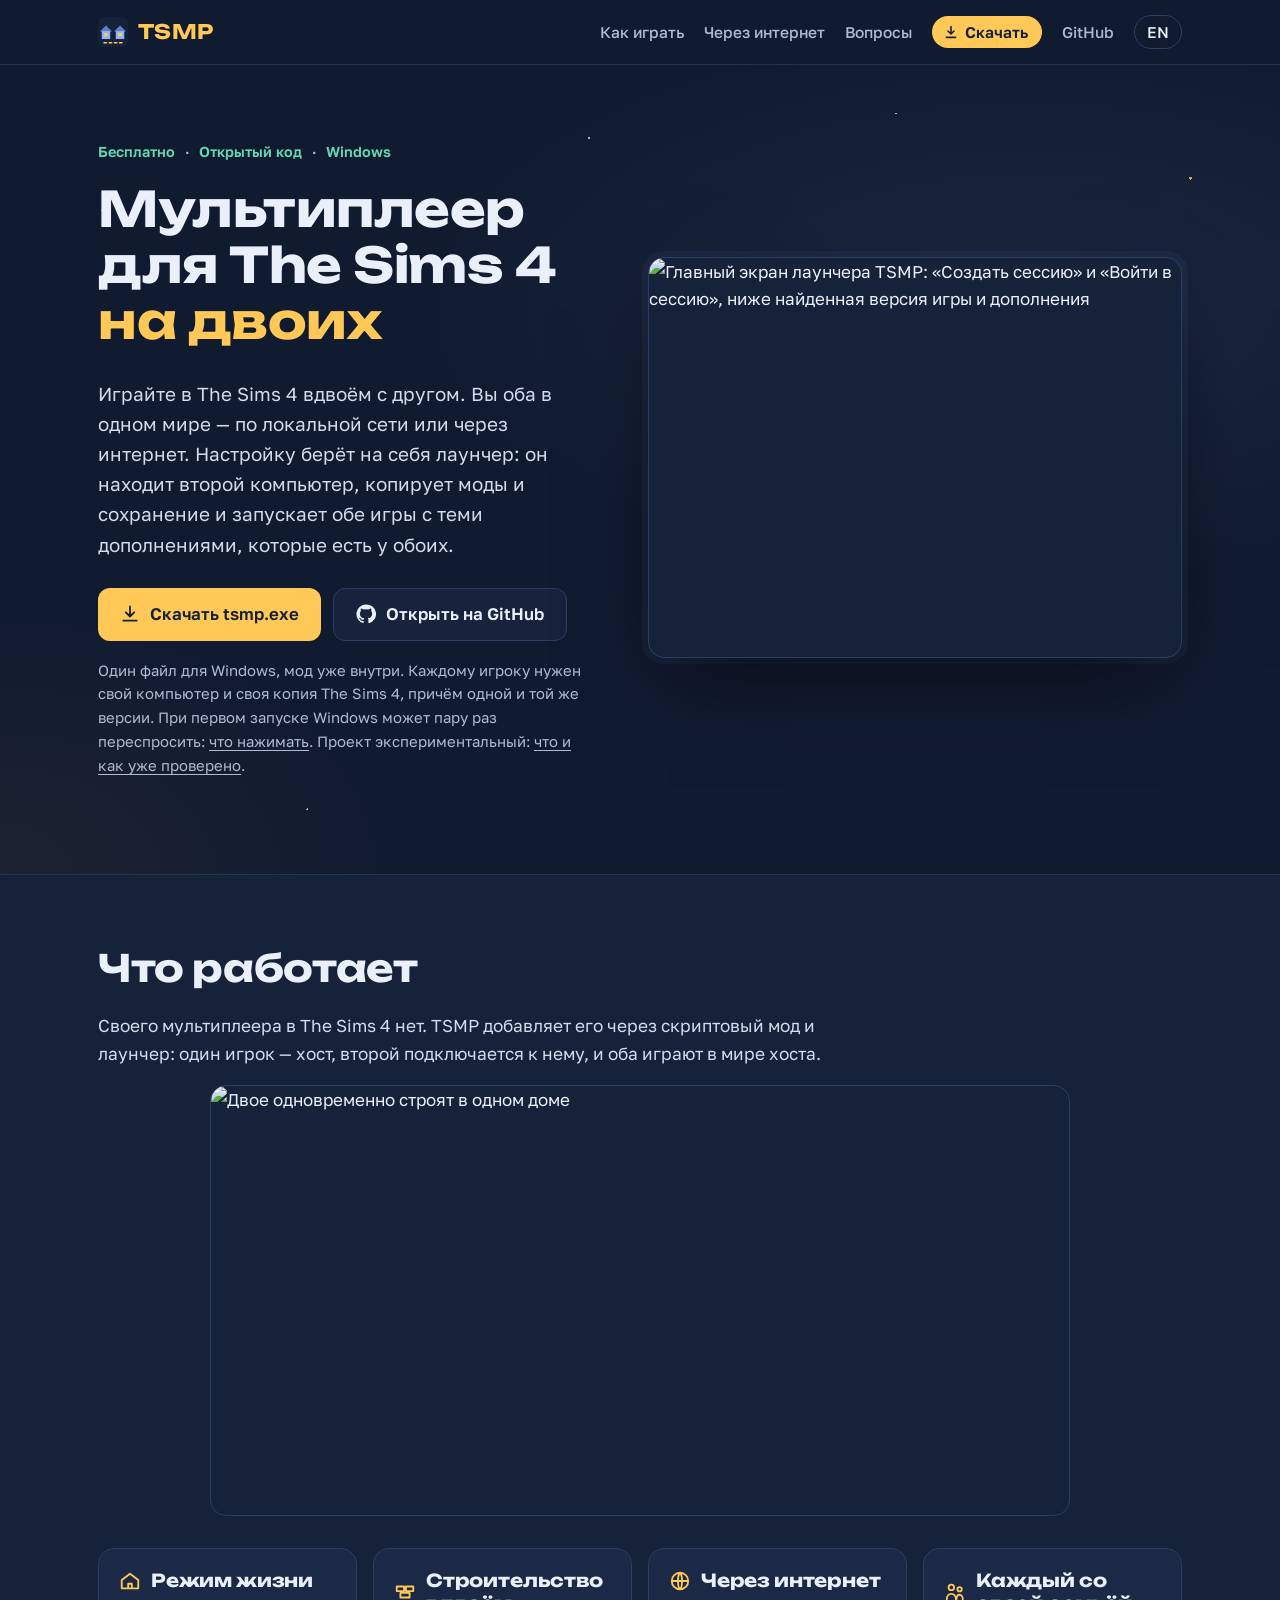
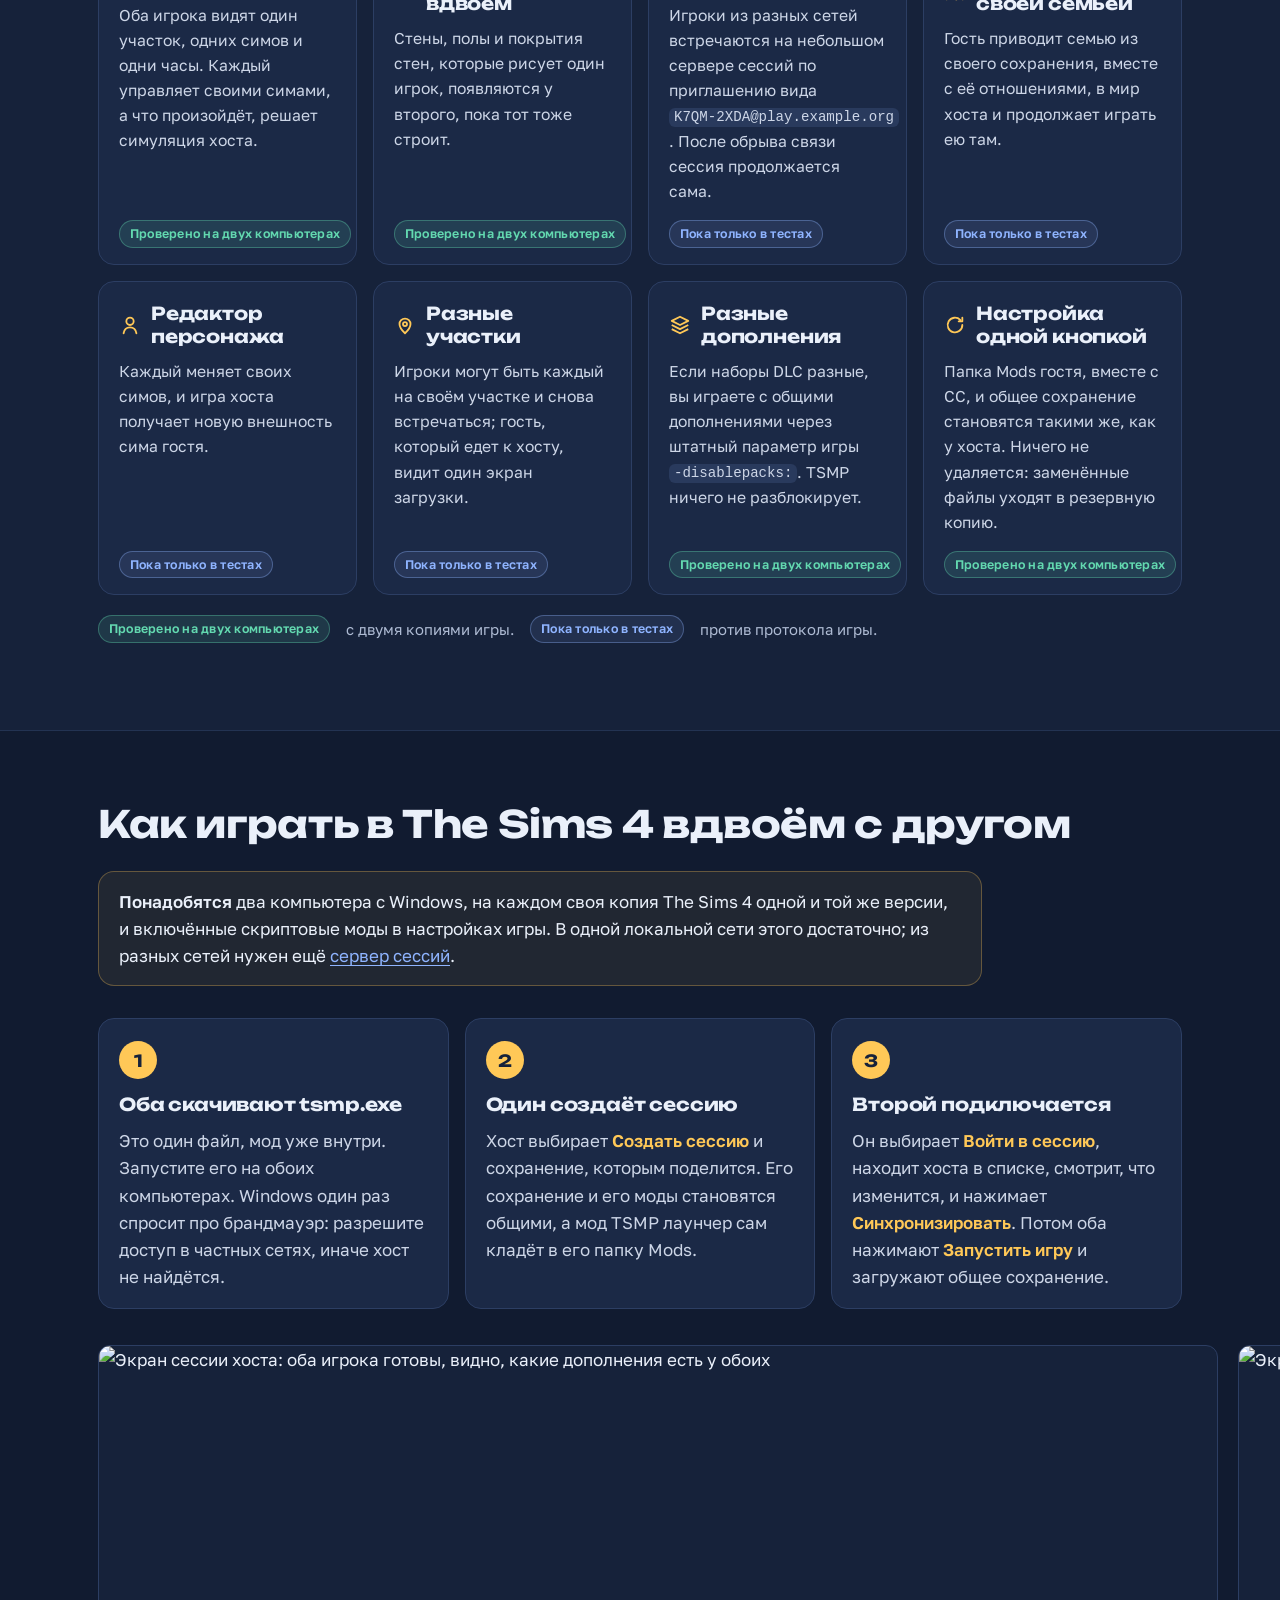
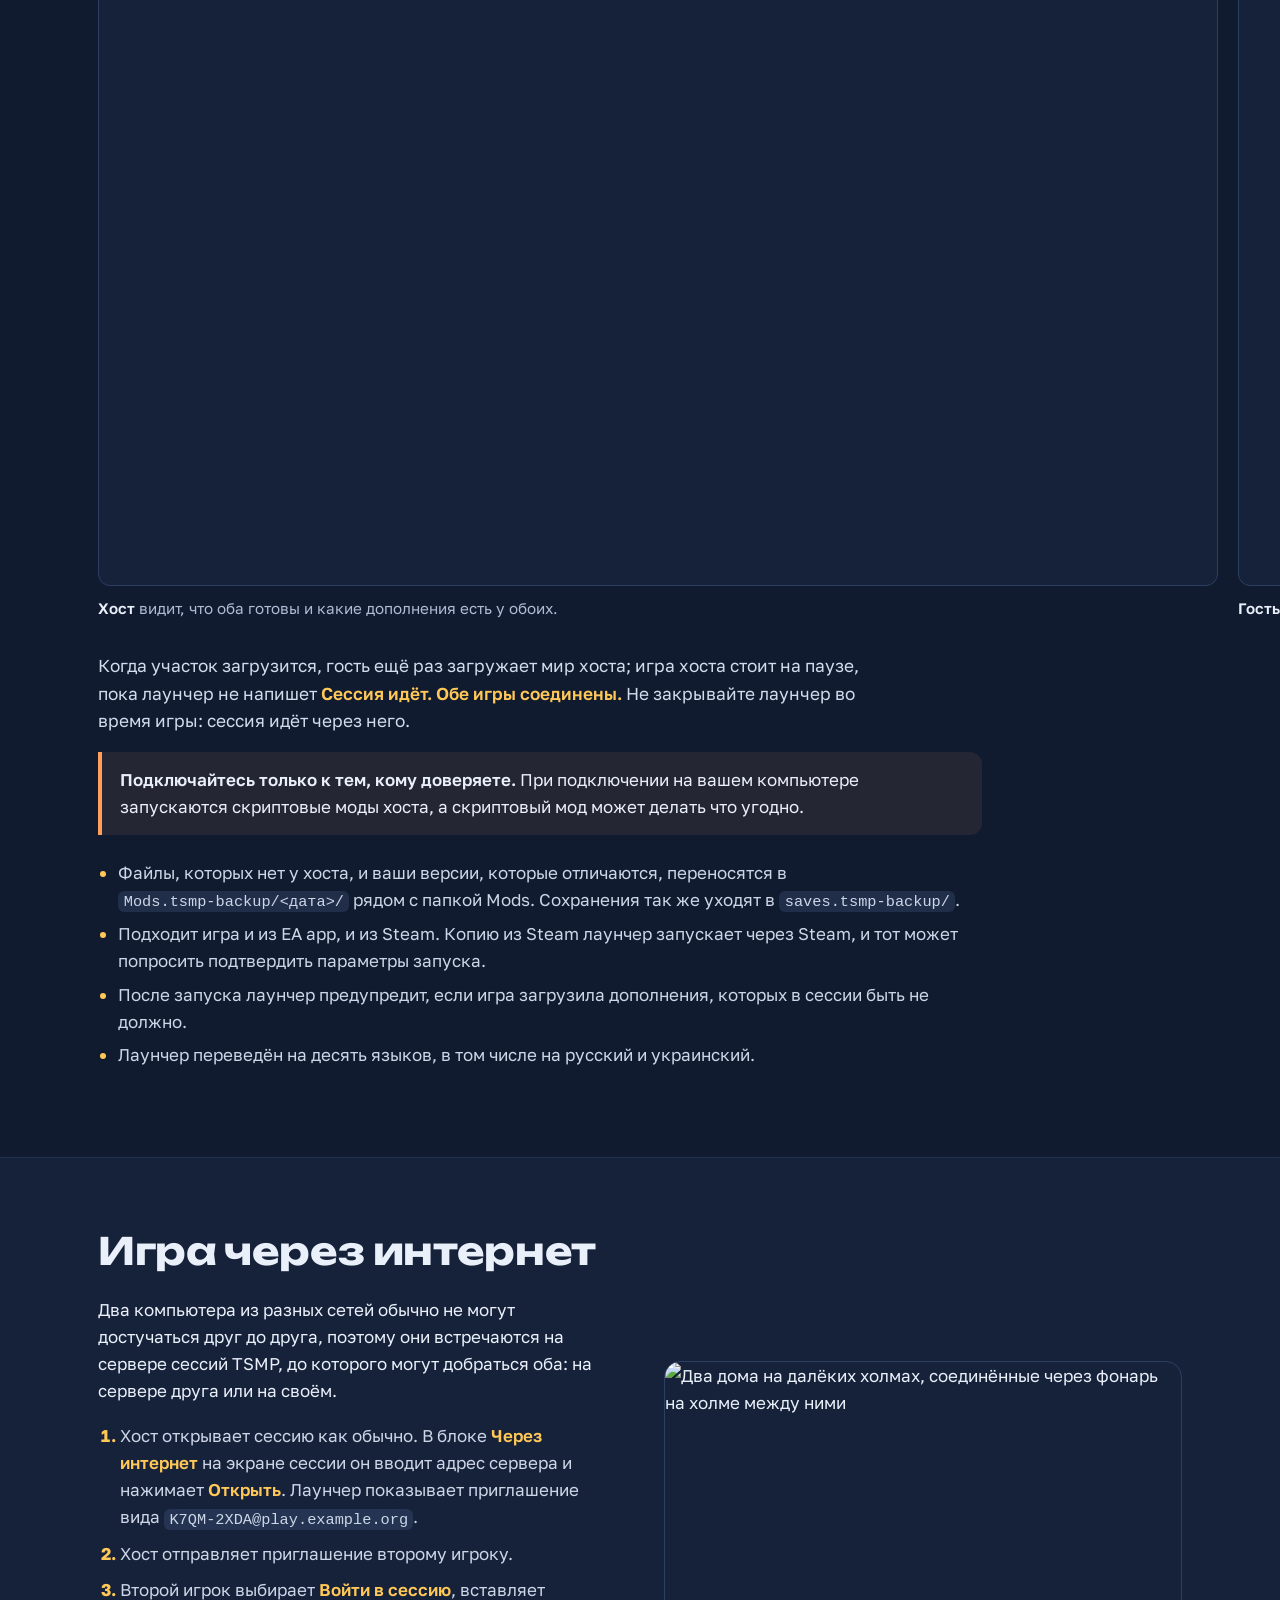
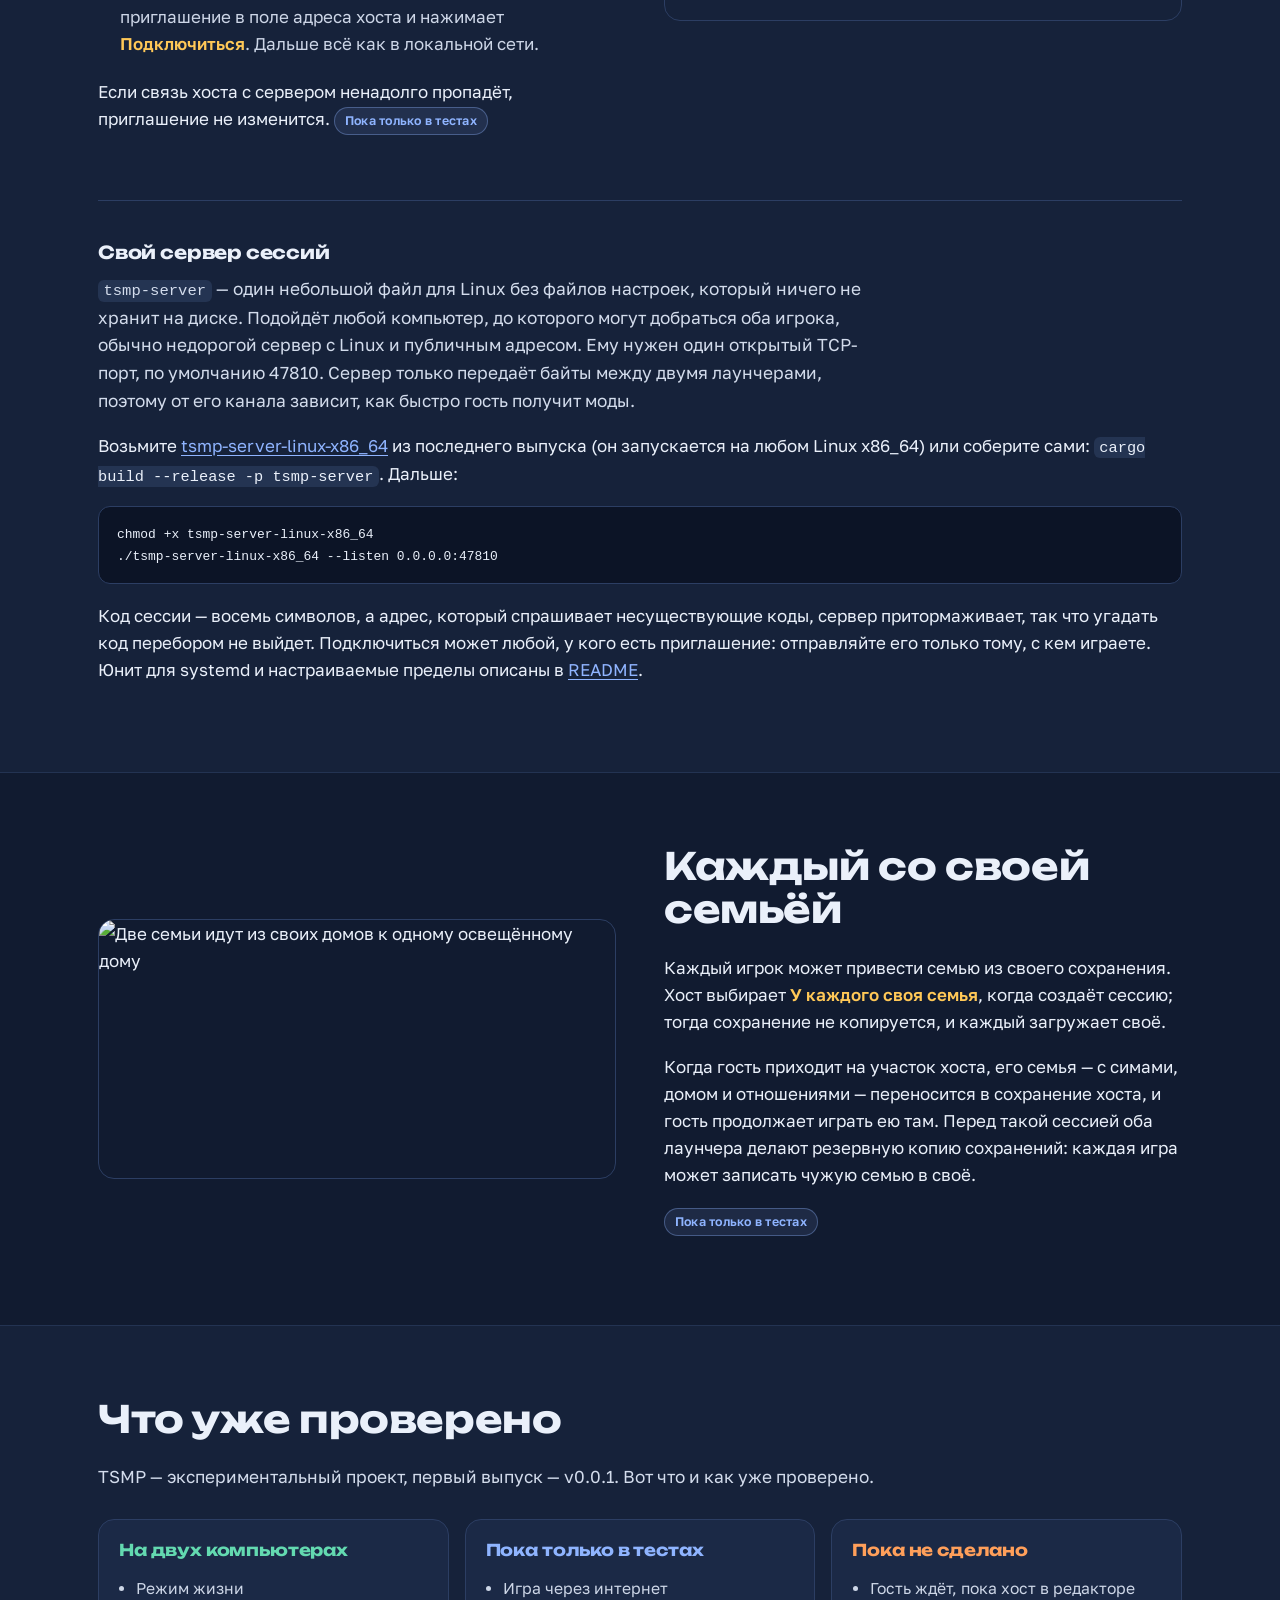
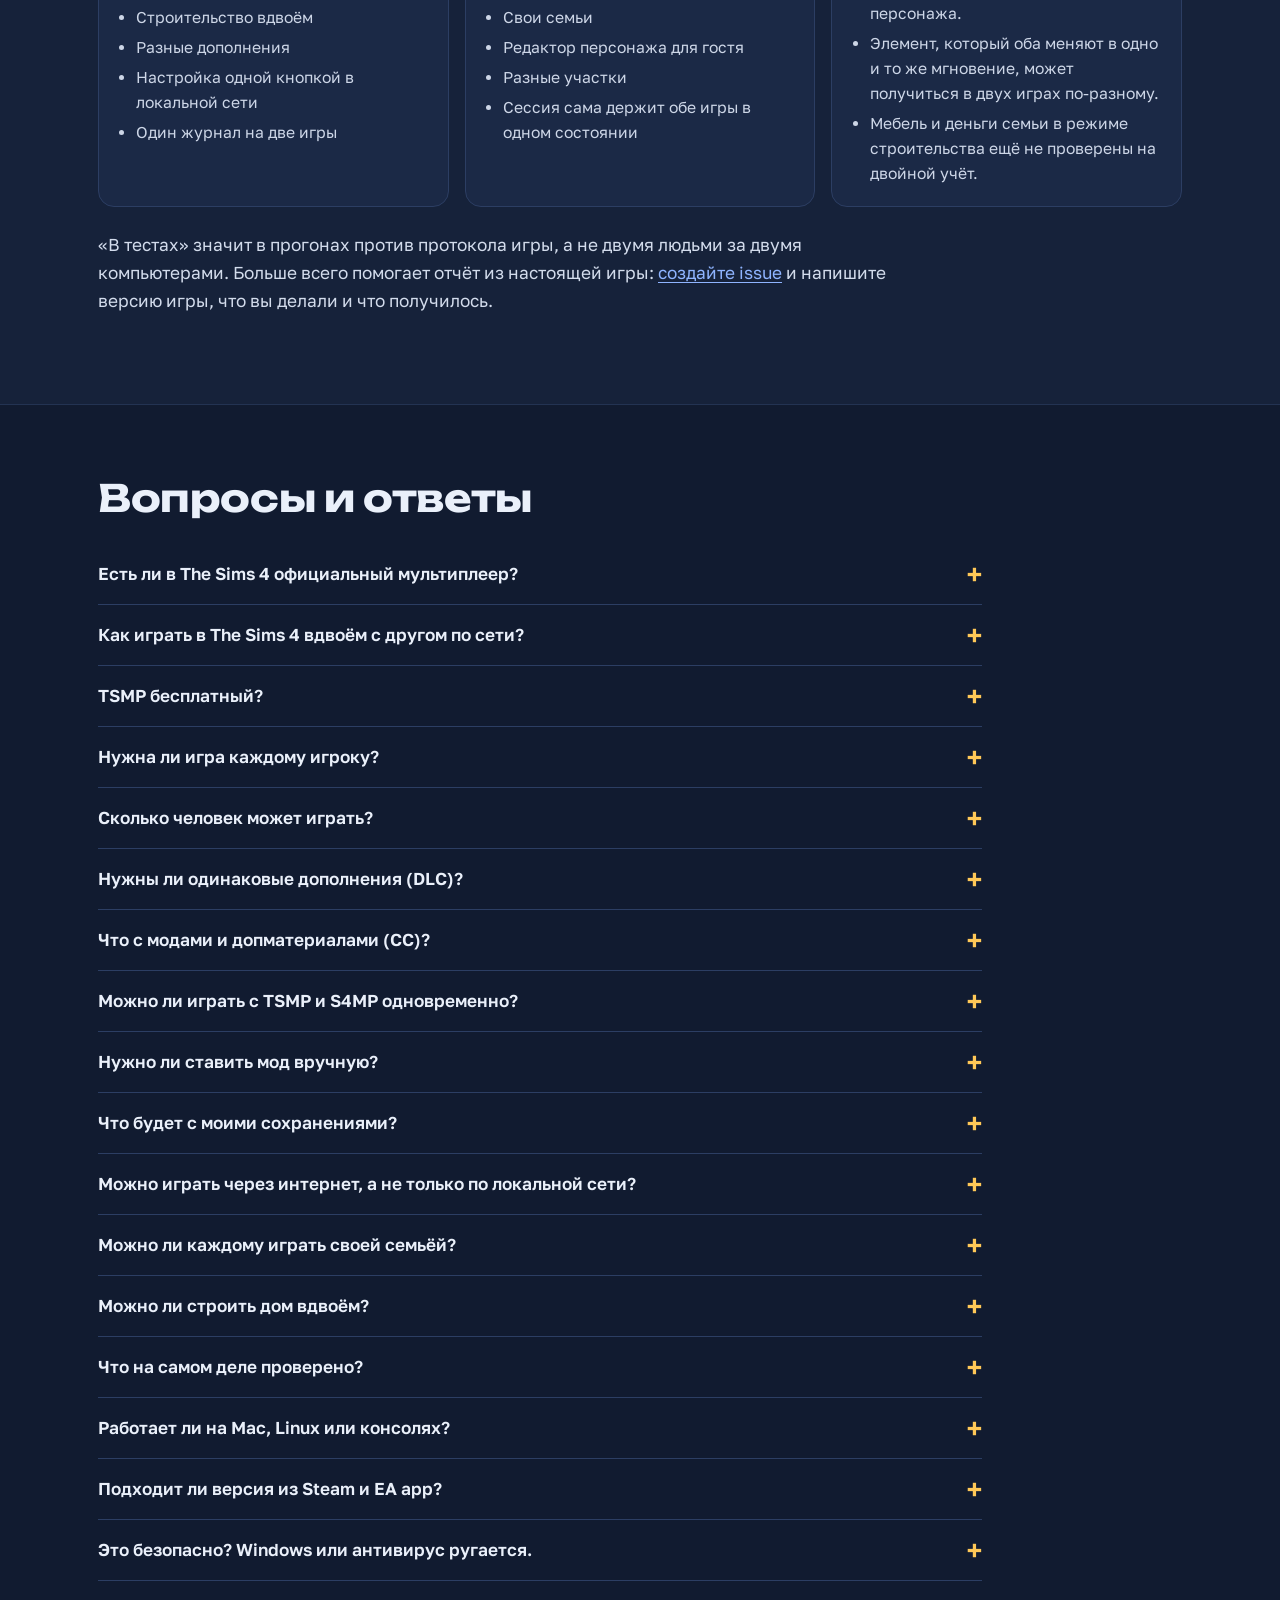
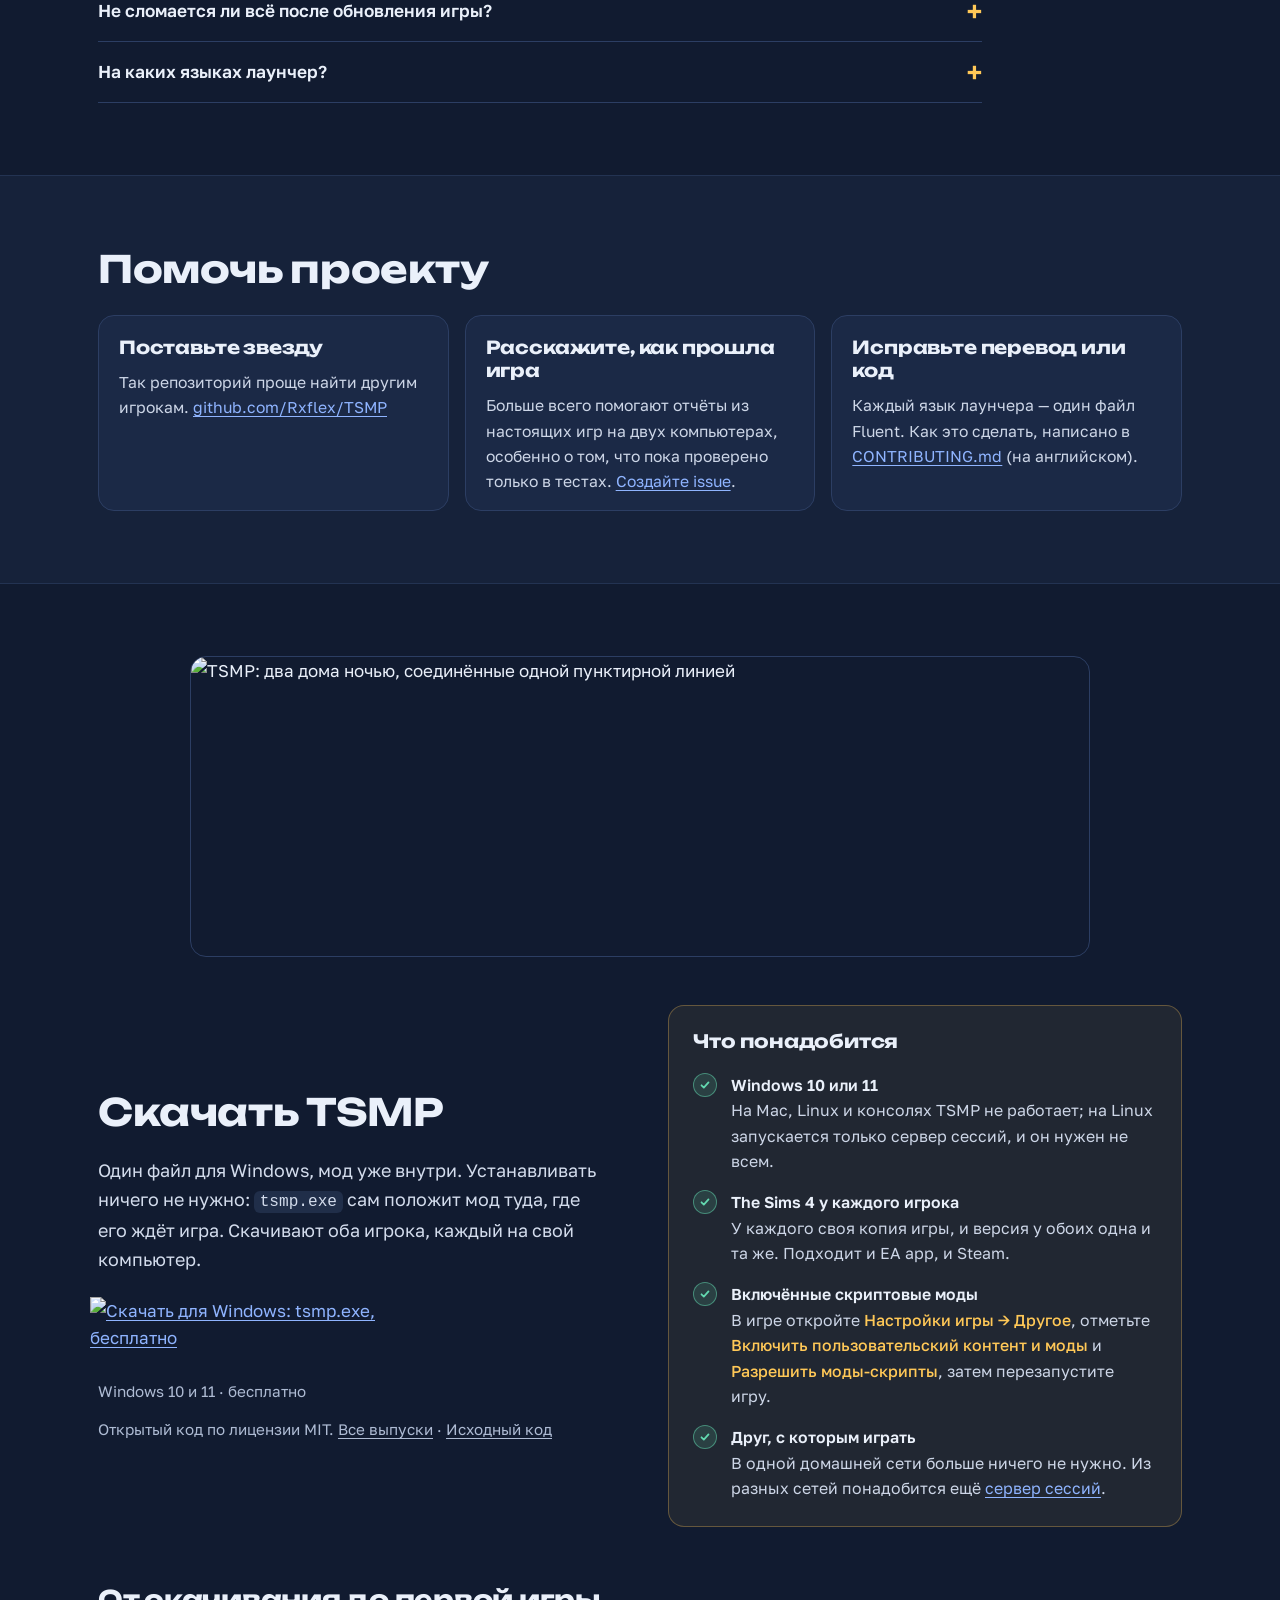
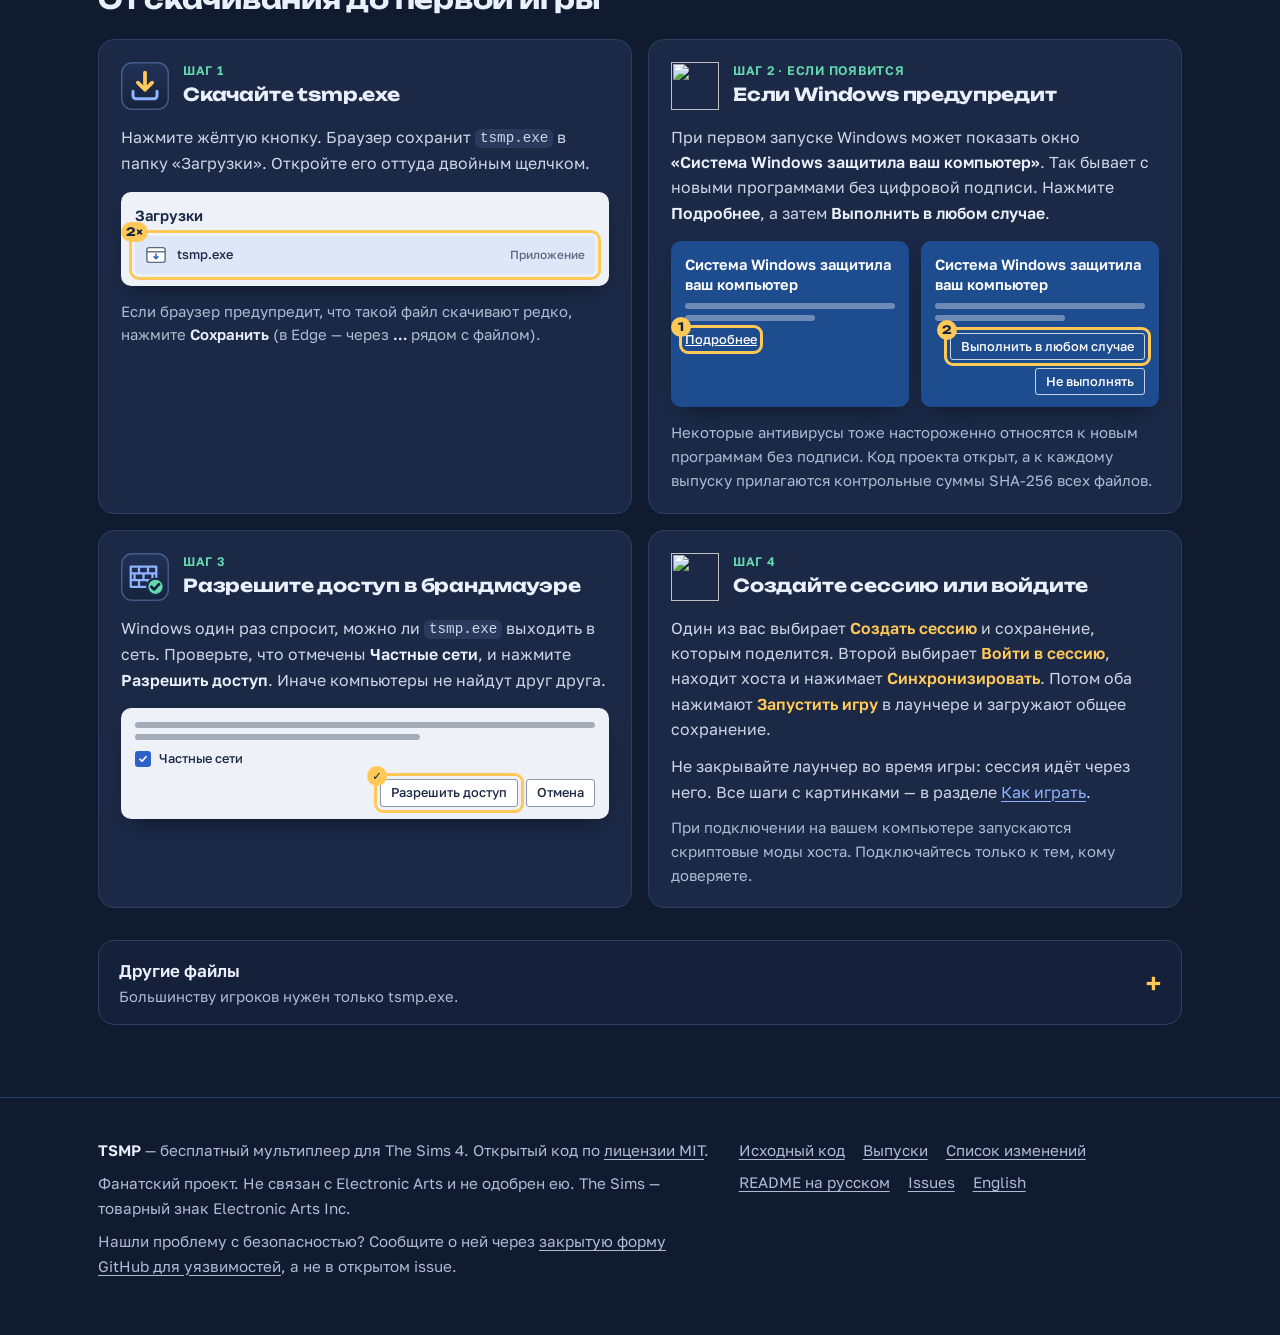
==== commit a1a52d30: "Make downloading plain for anyone: buttons, icons and step-by-step help The release page, the README" ====
--- a/site/ru/index.html
+++ b/site/ru/index.html
@@ -67,7 +67,7 @@
   "inLanguage": "ru",
   "mainEntity": [
     {"@type": "Question", "name": "Есть ли в The Sims 4 официальный мультиплеер?", "acceptedAnswer": {"@type": "Answer", "text": "Нет, в самой игре мультиплеера нет. TSMP — фанатский проект, который добавляет его через скриптовый мод и лаунчер. С Electronic Arts проект не связан и ею не одобрен."}},
-    {"@type": "Question", "name": "Как играть в The Sims 4 вдвоём с другом по сети?", "acceptedAnswer": {"@type": "Answer", "text": "Оба запускают tsmp.exe. Один выбирает «Создать сессию» и сохранение, второй — «Войти в сессию», находит хоста и нажимает «Синхронизировать», после чего оба запускают игру. В одной локальной сети хост находится сам; из разных сетей хост отправляет приглашение через сервер сессий. По шагам — в разделах «Как играть» и «Игра через интернет»."}},
+    {"@type": "Question", "name": "Как играть в The Sims 4 вдвоём с другом по сети?", "acceptedAnswer": {"@type": "Answer", "text": "Оба запускают tsmp.exe. Один выбирает «Создать сессию» и сохранение, второй — «Войти в сессию», находит хоста и нажимает «Синхронизировать», после чего оба нажимают «Запустить игру» в лаунчере и загружают общее сохранение. В одной локальной сети хост находится сам; из разных сетей хост отправляет приглашение через сервер сессий. По шагам — в разделах «Как играть» и «Игра через интернет»."}},
     {"@type": "Question", "name": "TSMP бесплатный?", "acceptedAnswer": {"@type": "Answer", "text": "Да. Код открыт, лицензия MIT. Платной версии и платного раннего доступа нет."}},
     {"@type": "Question", "name": "Нужна ли игра каждому игроку?", "acceptedAnswer": {"@type": "Answer", "text": "Да. У каждого должен быть свой компьютер с Windows и своя копия The Sims 4, причём одной версии. Если версии разные, лаунчер об этом предупредит. Базовая игра бесплатна в EA app и Steam."}},
     {"@type": "Question", "name": "Сколько человек может играть?", "acceptedAnswer": {"@type": "Answer", "text": "Двое: хост и гость."}},
@@ -232,11 +232,77 @@
 .faq .a p:last-child{margin-bottom:0}
 
 .help{display:grid;gap:16px;grid-template-columns:repeat(auto-fit,minmax(240px,1fr));margin-top:24px}
-.final{text-align:center}
-.final .art{max-width:900px;margin:0 auto 28px}
-.final .cta{justify-content:center;margin:0 0 12px}
-.final .fine{margin:0 auto}
 .help .card p{margin-bottom:0}
+
+/* download */
+.nav .nav-dl{display:inline-flex;align-items:center;gap:6px;color:var(--ink);background:var(--yellow);border-radius:999px;padding:4px 14px 4px 11px;font-weight:600}
+.nav .nav-dl:hover{color:var(--ink);background:#ffd47a}
+.nav .nav-dl svg{width:16px;height:16px;flex:none}
+@media (max-width:440px){.nav .wide{display:none}}
+@media (max-width:359px){.nav{flex-wrap:nowrap;gap:6px 10px}.top .wrap{gap:10px}.nav .nav-dl{padding:4px 11px}.nav .nav-dl svg{display:none}}
+.dl-art{max-width:900px;margin:0 auto 48px}
+.dl-top{display:grid;gap:32px;align-items:center;margin-bottom:56px}
+@media (min-width:900px){.dl-top{grid-template-columns:1fr 1fr;gap:56px}}
+.dl-lead{font-size:1.12rem;color:#d3dcec;max-width:30em}
+.dl-btn{display:inline-block;margin:6px 0 4px -8px;border-radius:24px;transition:transform .15s ease,filter .15s ease}
+.dl-btn:hover{transform:translateY(-2px);filter:brightness(1.04)}
+.dl-btn img{width:360px}
+.dl-meta{font-size:.95rem;color:var(--muted);margin:0 0 14px}
+#dl-info:not(:empty){color:var(--text);font-weight:500}
+.dl-meta .nw{white-space:nowrap}
+.dl-alt{font-size:.95rem;color:var(--muted);margin:0}
+.dl-alt a{color:var(--muted)}
+.dl-alt a:hover{color:var(--yellow)}
+.dl-need{background:rgba(255,200,87,.07);border:1px solid rgba(255,200,87,.3);border-radius:var(--radius);padding:24px 24px 10px}
+.dl-need h3{font-size:1.15rem;margin-bottom:18px}
+.dl-check{list-style:none;margin:0;padding:0}
+.dl-check li{position:relative;padding-left:38px;margin:0 0 16px;color:#cdd6e7;font-size:.99rem}
+.dl-check li::before{content:"";position:absolute;left:0;top:1px;width:24px;height:24px;border-radius:50%;border:1px solid rgba(99,217,176,.5);background:rgba(99,217,176,.14) url("data:image/svg+xml,%3Csvg xmlns='http://www.w3.org/2000/svg' viewBox='0 0 24 24' fill='none' stroke='%2363d9b0' stroke-width='3' stroke-linecap='round' stroke-linejoin='round'%3E%3Cpath d='m6 12.5 4 4 8-9'/%3E%3C/svg%3E") center/14px no-repeat}
+.dl-check b{display:block}
+.dl-check .ui{font-weight:500}
+.dl-steps-h{font-size:clamp(1.25rem,2.4vw,1.6rem);margin-bottom:22px;scroll-margin-top:16px}
+.dl-steps{list-style:none;padding:0;margin:0 0 32px;display:grid;gap:16px}
+@media (min-width:760px){.dl-steps{grid-template-columns:1fr 1fr}}
+.dl-steps>li{background:var(--card);border:1px solid var(--line);border-radius:var(--radius);padding:22px 22px 20px;min-width:0}
+.dl-step-top{display:flex;align-items:center;gap:14px;margin-bottom:14px}
+.dl-step-top img,.dl-step-top svg{width:48px;height:48px;flex:none}
+.dl-step-top h4{margin:0;font-family:var(--head);font-weight:700;font-size:1.12rem;line-height:1.3;letter-spacing:-.01em}
+.dl-n{display:block;font:600 .78rem/1.2 var(--body);letter-spacing:.06em;text-transform:uppercase;color:var(--mint);margin-bottom:4px}
+.dl-steps p{color:#cdd6e7;margin:0 0 12px;font-size:.99rem}
+.dl-steps p:last-child{margin-bottom:0}
+.dl-steps .small{font-size:.93rem;color:var(--muted)}
+.dl-steps .small a{color:var(--muted)}
+.mock{display:flex;flex-wrap:wrap;gap:12px;margin:16px 0 14px}
+.win{flex:1 1 180px;min-width:0;border-radius:10px;padding:14px 14px 12px;font:500 .8rem/1.35 "Segoe UI",var(--body);box-shadow:0 10px 24px -12px rgba(0,0,0,.6)}
+.win .t{display:block;font-size:.92rem;font-weight:600;margin-bottom:8px}
+.win .bar{display:block;height:6px;border-radius:3px;margin:0 0 6px;opacity:.35;background:currentColor}
+.win .bar.s{width:62%}
+.win .row{display:flex;justify-content:flex-end;gap:8px;margin-top:12px;flex-wrap:wrap}
+.win .b{padding:4px 10px;border:1px solid;border-radius:3px;white-space:nowrap}
+.win .lnk{text-decoration:underline;display:inline-block;margin-top:4px}
+.win .hit{position:relative;outline:3px solid var(--yellow);outline-offset:3px;border-radius:3px}
+.win .hit::before{content:attr(data-n);position:absolute;left:-14px;top:-14px;min-width:20px;height:20px;padding:0 5px;border-radius:10px;background:var(--yellow);color:var(--ink);font:700 .72rem/20px var(--head);text-align:center;text-decoration:none}
+.win.ss{background:#1e4d8f;color:#fff}
+.win.ss .b{border-color:rgba(255,255,255,.75)}
+.win.fw{background:#eef2f8;color:#1b2946}
+.win.fw .b{border-color:#8a97ad;background:#fff}
+.win .file{display:flex;align-items:center;gap:10px;margin-top:10px;padding:8px 10px;border-radius:4px;background:#dde7f7}
+.win .file svg{width:22px;height:22px;flex:none}
+.win .file small{margin-left:auto;color:#5b6a84;font-size:.74rem}
+.win .tick{display:flex;align-items:center;gap:8px;margin:10px 0 6px}
+.win .tick i{width:16px;height:16px;border-radius:3px;background:#2a62c9 url("data:image/svg+xml,%3Csvg xmlns='http://www.w3.org/2000/svg' viewBox='0 0 24 24' fill='none' stroke='%23fff' stroke-width='3.5' stroke-linecap='round' stroke-linejoin='round'%3E%3Cpath d='m6 12.5 4 4 8-9'/%3E%3C/svg%3E") center/12px no-repeat;flex:none}
+.dl-more{border:1px solid var(--line);border-radius:var(--radius);background:rgba(27,41,70,.5)}
+.dl-more summary{list-style:none;cursor:pointer;display:flex;justify-content:space-between;align-items:center;gap:16px;padding:16px 20px;font-weight:600}
+.dl-more summary::-webkit-details-marker{display:none}
+.dl-more summary::after{content:"+";font:600 1.5rem/1 var(--head);color:var(--yellow);flex:none;transition:transform .15s ease}
+.dl-more[open] summary::after{transform:rotate(45deg)}
+.dl-more summary small{display:block;font-weight:400;color:var(--muted);font-size:.92rem}
+.dl-files{list-style:none;margin:0;padding:0 20px}
+.dl-files li{display:flex;gap:14px;align-items:flex-start;padding:14px 0;border-top:1px solid var(--line)}
+.dl-files img{width:32px;height:32px;flex:none;margin-top:2px}
+.dl-files p{margin:0;color:#cdd6e7;font-size:.96rem}
+.dl-files a.f{font-family:var(--mono);font-weight:600;font-size:.95rem}
+.dl-more .foot{margin:0;padding:14px 20px 18px;border-top:1px solid var(--line);font-size:.95rem;color:var(--muted)}
 
 footer{border-top:1px solid var(--line);padding:40px 0 48px;color:var(--muted);font-size:.95rem}
 footer .wrap{display:grid;gap:20px}
@@ -257,7 +323,8 @@
       <a class="opt" href="#как-играть">Как играть</a>
       <a class="opt" href="#игра-через-интернет">Через интернет</a>
       <a class="opt" href="#вопросы-и-ответы">Вопросы</a>
-      <a href="https://github.com/Rxflex/TSMP">GitHub</a>
+      <a class="nav-dl" href="#download"><svg viewBox="0 0 24 24" fill="none" stroke="currentColor" stroke-width="2.4" stroke-linecap="round" stroke-linejoin="round" aria-hidden="true"><path d="M12 4v11m0 0-4.5-4.5M12 15l4.5-4.5M5 20h14"/></svg>Скачать</a>
+      <a class="wide" href="https://github.com/Rxflex/TSMP">GitHub</a>
       <a class="lang" href="../" hreflang="en" lang="en" title="English version">EN</a>
     </nav>
   </div>
@@ -280,7 +347,7 @@
           Открыть на GitHub
         </a>
       </div>
-      <p class="fine">Один файл для Windows, мод уже внутри. Каждому игроку нужен свой компьютер и своя копия The&nbsp;Sims&nbsp;4, причём одной и той же версии. Проект экспериментальный: <a href="#что-проверено">что и как уже проверено</a>.</p>
+      <p class="fine">Один файл для Windows, мод уже внутри. Каждому игроку нужен свой компьютер и своя копия The&nbsp;Sims&nbsp;4, причём одной и той же версии. При первом запуске Windows может пару раз переспросить: <a href="#первый-запуск">что нажимать</a>. Проект экспериментальный: <a href="#что-проверено">что и как уже проверено</a>.</p>
     </div>
     <figure class="shot">
       <img src="../assets/screens/ru-home.png" width="1120" height="840" fetchpriority="high" alt="Главный экран лаунчера TSMP: «Создать сессию» и «Войти в сессию», ниже найденная версия игры и дополнения">
@@ -471,7 +538,7 @@
       </details>
       <details>
         <summary><h3>Как играть в The&nbsp;Sims&nbsp;4 вдвоём с другом по сети?</h3></summary>
-        <div class="a"><p>Оба запускают <code>tsmp.exe</code>. Один выбирает <b>Создать сессию</b> и сохранение, второй — <b>Войти в сессию</b>, находит хоста и нажимает <b>Синхронизировать</b>, после чего оба запускают игру. В одной локальной сети хост находится сам; из разных сетей хост отправляет приглашение через сервер сессий. По шагам — в разделах <a href="#как-играть">Как играть</a> и <a href="#игра-через-интернет">Игра через интернет</a>.</p></div>
+        <div class="a"><p>Оба запускают <code>tsmp.exe</code>. Один выбирает <b>Создать сессию</b> и сохранение, второй — <b>Войти в сессию</b>, находит хоста и нажимает <b>Синхронизировать</b>, после чего оба нажимают <b>Запустить игру</b> в лаунчере и загружают общее сохранение. В одной локальной сети хост находится сам; из разных сетей хост отправляет приглашение через сервер сессий. По шагам — в разделах <a href="#как-играть">Как играть</a> и <a href="#игра-через-интернет">Игра через интернет</a>.</p></div>
       </details>
       <details>
         <summary><h3>TSMP бесплатный?</h3></summary>
@@ -564,21 +631,104 @@
     </div>
   </div>
 </section>
-<section id="скачать" class="final" aria-labelledby="download-h">
-  <div class="wrap">
-    <img class="art" src="../assets/banner.jpg" width="1800" height="600" loading="lazy" alt="TSMP: два дома ночью, соединённые одной пунктирной линией">
-    <h2 id="download-h">Играйте в The&nbsp;Sims&nbsp;4 вместе</h2>
-    <div class="cta">
-      <a class="btn btn-main" href="https://github.com/Rxflex/TSMP/releases/latest/download/tsmp.exe">
-        <svg viewBox="0 0 24 24" fill="none" stroke="currentColor" stroke-width="2.2" stroke-linecap="round" stroke-linejoin="round" aria-hidden="true"><path d="M12 3v12m0 0-5-5m5 5 5-5M4 20h16"/></svg>
-        Скачать tsmp.exe
-      </a>
-      <a class="btn btn-alt" href="https://github.com/Rxflex/TSMP/releases">Все выпуски</a>
-    </div>
-    <p class="fine">Бесплатно и с открытым кодом. К каждому выпуску прилагаются контрольные суммы SHA&#8209;256 всех файлов.</p>
+<section id="download" aria-labelledby="download-h">
+  <div class="wrap">
+    <img class="art dl-art" src="../assets/banner.jpg" width="1800" height="600" loading="lazy" alt="TSMP: два дома ночью, соединённые одной пунктирной линией">
+    <div class="dl-top">
+      <div>
+        <h2 id="download-h">Скачать TSMP</h2>
+        <p class="dl-lead">Один файл для Windows, мод уже внутри. Устанавливать ничего не нужно: <code>tsmp.exe</code> сам положит мод туда, где его ждёт игра. Скачивают оба игрока, каждый на свой компьютер.</p>
+        <a class="dl-btn" href="https://github.com/Rxflex/TSMP/releases/latest/download/tsmp.exe"><img src="../assets/download/download-ru.png" width="360" height="78" alt="Скачать для Windows: tsmp.exe, бесплатно"></a>
+        <p class="dl-meta"><span id="dl-info"></span><span class="nw">Windows 10 и 11 · бесплатно</span></p>
+        <p class="dl-alt">Открытый код по лицензии MIT. <a href="https://github.com/Rxflex/TSMP/releases">Все выпуски</a> · <a href="https://github.com/Rxflex/TSMP">Исходный код</a></p>
+      </div>
+      <div class="dl-need">
+        <h3>Что понадобится</h3>
+        <ul class="dl-check">
+          <li><b>Windows 10 или 11</b>На Mac, Linux и консолях TSMP не работает; на Linux запускается только сервер сессий, и он нужен не всем.</li>
+          <li><b>The&nbsp;Sims&nbsp;4 у каждого игрока</b>У каждого своя копия игры, и версия у обоих одна и та же. Подходит и EA app, и Steam.</li>
+          <li><b>Включённые скриптовые моды</b>В игре откройте <span class="ui">Настройки игры → Другое</span>, отметьте <span class="ui">Включить пользовательский контент и моды</span> и <span class="ui">Разрешить моды-скрипты</span>, затем перезапустите игру.</li>
+          <li><b>Друг, с которым играть</b>В одной домашней сети больше ничего не нужно. Из разных сетей понадобится ещё <a href="#игра-через-интернет">сервер сессий</a>.</li>
+        </ul>
+      </div>
+    </div>
+
+    <h3 class="dl-steps-h" id="первый-запуск">От скачивания до первой игры</h3>
+    <ol class="dl-steps">
+      <li>
+        <div class="dl-step-top">
+          <svg viewBox="0 0 64 64" aria-hidden="true"><defs><linearGradient id="tile-a" x1="0" y1="0" x2="0" y2="1"><stop offset="0" stop-color="#213258"/><stop offset="1" stop-color="#16233c"/></linearGradient></defs><rect x="1" y="1" width="62" height="62" rx="14" fill="url(#tile-a)" stroke="#8fb5ff" stroke-opacity=".35" stroke-width="2"/><path d="M32 14v23m0 0-9.5-9.5M32 37l9.5-9.5" fill="none" stroke="#ffc857" stroke-width="5" stroke-linecap="round" stroke-linejoin="round"/><path d="M16 39v6a4 4 0 0 0 4 4h24a4 4 0 0 0 4-4v-6" fill="none" stroke="#8fb4ff" stroke-width="4" stroke-linecap="round" stroke-linejoin="round"/></svg>
+          <div><span class="dl-n">Шаг 1</span><h4>Скачайте tsmp.exe</h4></div>
+        </div>
+        <p>Нажмите жёлтую кнопку. Браузер сохранит <code>tsmp.exe</code> в папку «Загрузки». Откройте его оттуда двойным щелчком.</p>
+        <div class="mock" role="img" aria-label="Папка «Загрузки», в ней tsmp.exe: откройте его двойным щелчком">
+          <div class="win fw"><span class="t">Загрузки</span><span class="file hit" data-n="2×"><svg viewBox="0 0 24 24" aria-hidden="true"><rect x="2" y="4" width="20" height="16" rx="2.5" fill="#fff" stroke="#5b6a84" stroke-width="1.5"/><path d="M2 8.5h20" stroke="#5b6a84" stroke-width="1.5"/><path d="M12 11v5m0 0-2.2-2.2M12 16l2.2-2.2" fill="none" stroke="#2a62c9" stroke-width="1.6" stroke-linecap="round" stroke-linejoin="round"/></svg>tsmp.exe<small>Приложение</small></span></div>
+        </div>
+        <p class="small">Если браузер предупредит, что такой файл скачивают редко, нажмите <b>Сохранить</b> (в Edge — через <b>…</b> рядом с файлом).</p>
+      </li>
+      <li>
+        <div class="dl-step-top">
+          <img src="../assets/download/icon-checksum.png" width="48" height="48" alt="">
+          <div><span class="dl-n">Шаг 2 · если появится</span><h4>Если Windows предупредит</h4></div>
+        </div>
+        <p>При первом запуске Windows может показать окно <b>«Система Windows защитила ваш компьютер»</b>. Так бывает с новыми программами без цифровой подписи. Нажмите <b>Подробнее</b>, а затем <b>Выполнить в любом случае</b>.</p>
+        <div class="mock" role="img" aria-label="Предупреждение Windows: сначала «Подробнее», затем «Выполнить в любом случае»">
+          <div class="win ss"><span class="t">Система Windows защитила ваш компьютер</span><span class="bar"></span><span class="bar s"></span><span class="lnk hit" data-n="1">Подробнее</span></div>
+          <div class="win ss"><span class="t">Система Windows защитила ваш компьютер</span><span class="bar"></span><span class="bar s"></span><span class="row"><span class="b hit" data-n="2">Выполнить в любом случае</span><span class="b">Не выполнять</span></span></div>
+        </div>
+        <p class="small">Некоторые антивирусы тоже настороженно относятся к новым программам без подписи. Код проекта открыт, а к каждому выпуску прилагаются контрольные суммы SHA&#8209;256 всех файлов.</p>
+      </li>
+      <li>
+        <div class="dl-step-top">
+          <svg viewBox="0 0 64 64" aria-hidden="true"><defs><linearGradient id="tile-b" x1="0" y1="0" x2="0" y2="1"><stop offset="0" stop-color="#213258"/><stop offset="1" stop-color="#16233c"/></linearGradient></defs><rect x="1" y="1" width="62" height="62" rx="14" fill="url(#tile-b)" stroke="#8fb5ff" stroke-opacity=".35" stroke-width="2"/><path d="M13 18h34v27H13zM13 27h34M13 36h34M24 18v9M36 18v9M18 27v9M30 27v9M42 27v9M24 36v9M36 36v9" fill="none" stroke="#8fb4ff" stroke-width="3" stroke-linejoin="round"/><circle cx="46" cy="45" r="11" fill="#63d9b0" stroke="#1a2a48" stroke-width="3"/><path d="m40.5 45 3.7 3.7 6.6-7.2" fill="none" stroke="#16223a" stroke-width="3.6" stroke-linecap="round" stroke-linejoin="round"/></svg>
+          <div><span class="dl-n">Шаг 3</span><h4>Разрешите доступ в брандмауэре</h4></div>
+        </div>
+        <p>Windows один раз спросит, можно ли <code>tsmp.exe</code> выходить в сеть. Проверьте, что отмечены <b>Частные сети</b>, и нажмите <b>Разрешить доступ</b>. Иначе компьютеры не найдут друг друга.</p>
+        <div class="mock" role="img" aria-label="Вопрос брандмауэра: отмечены «Частные сети», затем «Разрешить доступ»">
+          <div class="win fw"><span class="bar"></span><span class="bar s"></span><span class="tick"><i></i>Частные сети</span><span class="row"><span class="b hit" data-n="✓">Разрешить доступ</span><span class="b">Отмена</span></span></div>
+        </div>
+      </li>
+      <li>
+        <div class="dl-step-top">
+          <img src="../assets/download/icon-launcher.png" width="48" height="48" alt="">
+          <div><span class="dl-n">Шаг 4</span><h4>Создайте сессию или войдите</h4></div>
+        </div>
+        <p>Один из вас выбирает <span class="ui">Создать сессию</span> и сохранение, которым поделится. Второй выбирает <span class="ui">Войти в сессию</span>, находит хоста и нажимает <span class="ui">Синхронизировать</span>. Потом оба нажимают <span class="ui">Запустить игру</span> в лаунчере и загружают общее сохранение.</p>
+        <p>Не закрывайте лаунчер во время игры: сессия идёт через него. Все шаги с картинками — в разделе <a href="#как-играть">Как играть</a>.</p>
+        <p class="small">При подключении на вашем компьютере запускаются скриптовые моды хоста. Подключайтесь только к тем, кому доверяете.</p>
+      </li>
+    </ol>
+
+    <details class="dl-more">
+      <summary><span>Другие файлы<small>Большинству игроков нужен только tsmp.exe.</small></span></summary>
+      <ul class="dl-files">
+        <li><img src="../assets/download/icon-mod.png" width="32" height="32" alt=""><p><a class="f" href="https://github.com/Rxflex/TSMP/releases/latest/download/tsmp.ts4script">tsmp.ts4script</a><br>Только мод, чтобы положить его в папку Mods вручную. С <code>tsmp.exe</code> он не нужен.</p></li>
+        <li><img src="../assets/download/icon-server.png" width="32" height="32" alt=""><p><a class="f" href="https://github.com/Rxflex/TSMP/releases/latest/download/tsmp-server-linux-x86_64">tsmp-server-linux-x86_64</a><br>Сервер сессий для игроков из разных сетей: запускается на любом компьютере с Linux x86_64, до которого могут добраться оба. В одной домашней сети не нужен. <a href="#свой-сервер-сессий">Как его запустить</a></p></li>
+        <li><img src="../assets/download/icon-checksum.png" width="32" height="32" alt=""><p><a class="f" href="https://github.com/Rxflex/TSMP/releases/latest/download/SHA256SUMS.txt">SHA256SUMS.txt</a><br>Контрольные суммы: по ним можно убедиться, что файлы скачались целиком и без изменений.</p></li>
+      </ul>
+      <p class="foot"><a href="https://github.com/Rxflex/TSMP/releases">Все выпуски</a> и что изменилось в каждом. Всё можно собрать и самому из <a href="https://github.com/Rxflex/TSMP">исходного кода</a>.</p>
+    </details>
   </div>
 </section>
 </main>
+<script>
+(function () {
+  // Подставляет версию, размер и дату последнего выпуска; без скрипта страница тоже читается.
+  var info = document.getElementById("dl-info");
+  if (!info || !window.fetch) return;
+  fetch("https://api.github.com/repos/Rxflex/TSMP/releases/latest")
+    .then(function (r) { return r.ok ? r.json() : null; })
+    .then(function (d) {
+      if (!d) return;
+      var parts = [], exe = (d.assets || []).filter(function (a) { return a.name === "tsmp.exe"; })[0];
+      if (d.tag_name) parts.push("Версия " + d.tag_name.replace(/^v/, ""));
+      if (exe) parts.push((exe.size / 1048576).toLocaleString("ru-RU", {minimumFractionDigits: 1, maximumFractionDigits: 1}) + " МБ");
+      if (d.published_at) parts.push(new Date(d.published_at).toLocaleDateString("ru-RU", {day: "numeric", month: "long", year: "numeric"}));
+      if (parts.length) info.textContent = parts.join(" · ") + " · ";
+    })
+    .catch(function () {});
+})();
+</script>
 
 <footer>
   <div class="wrap">
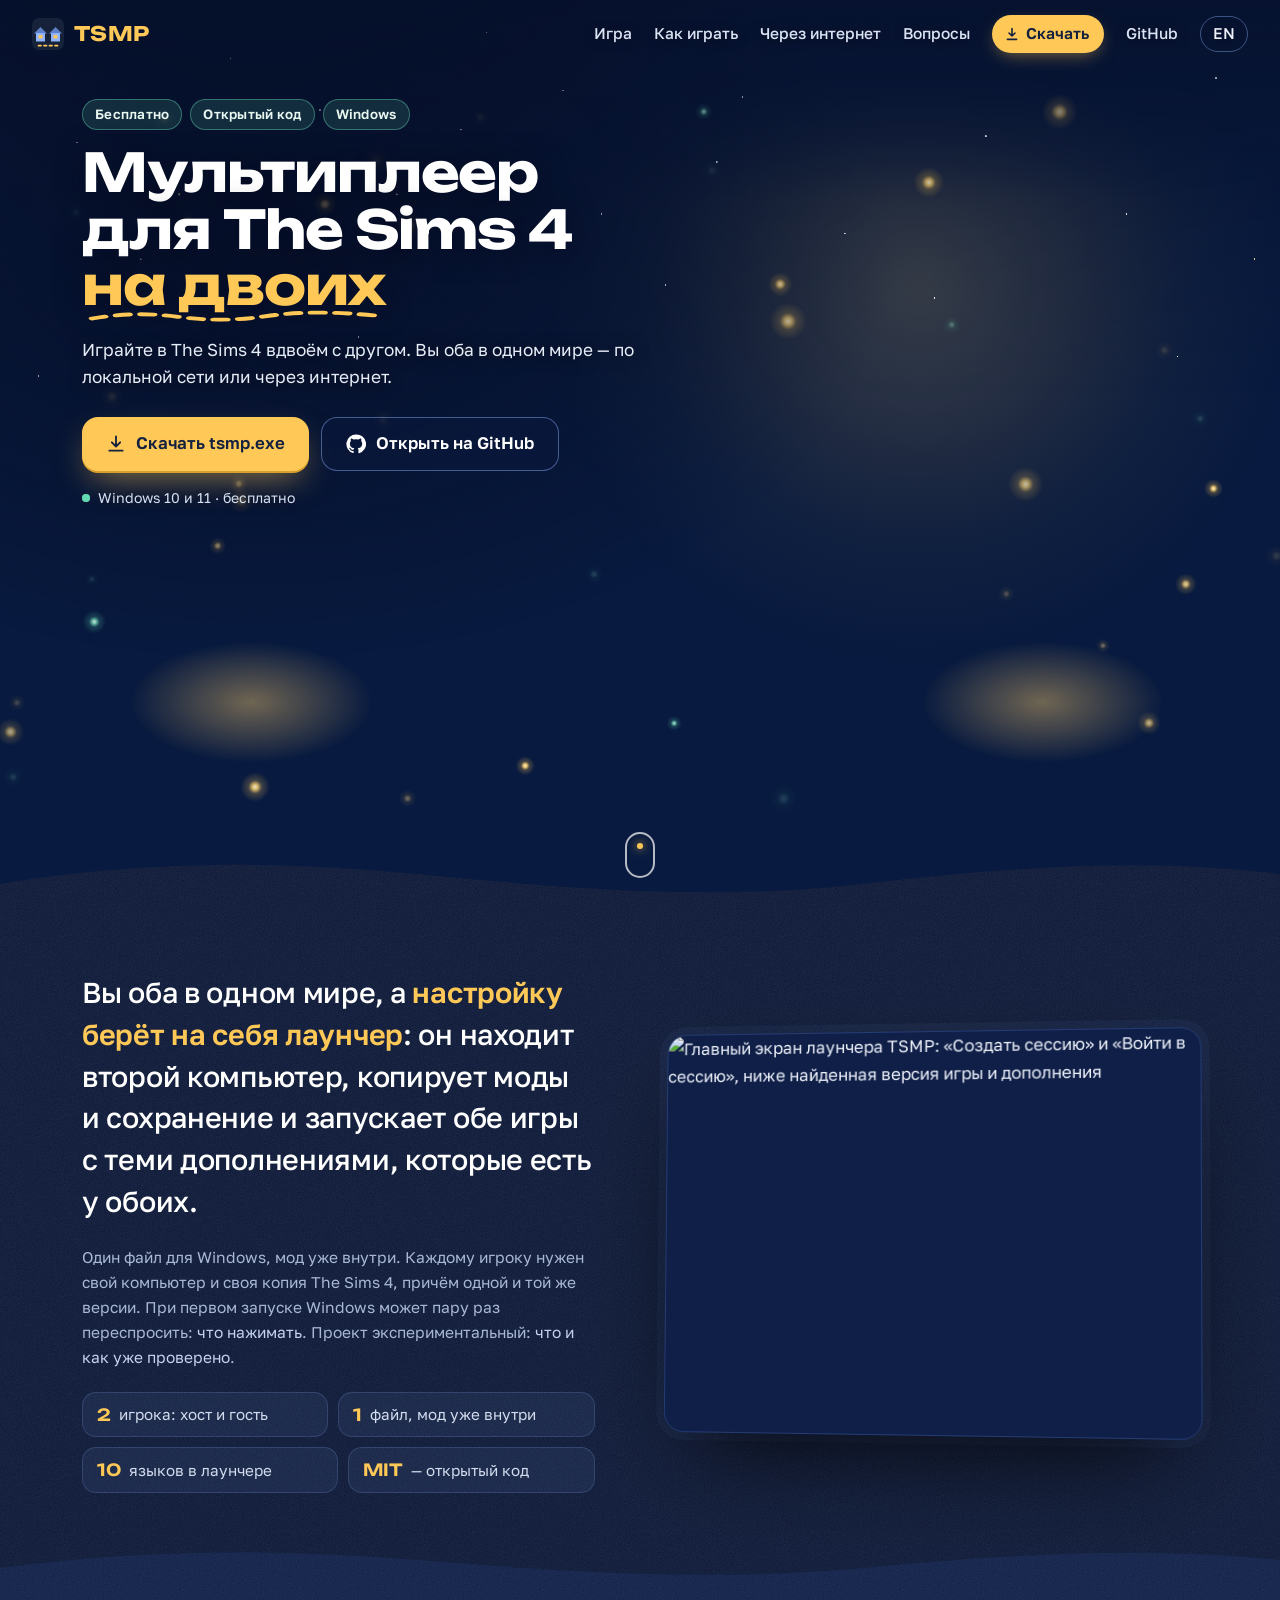
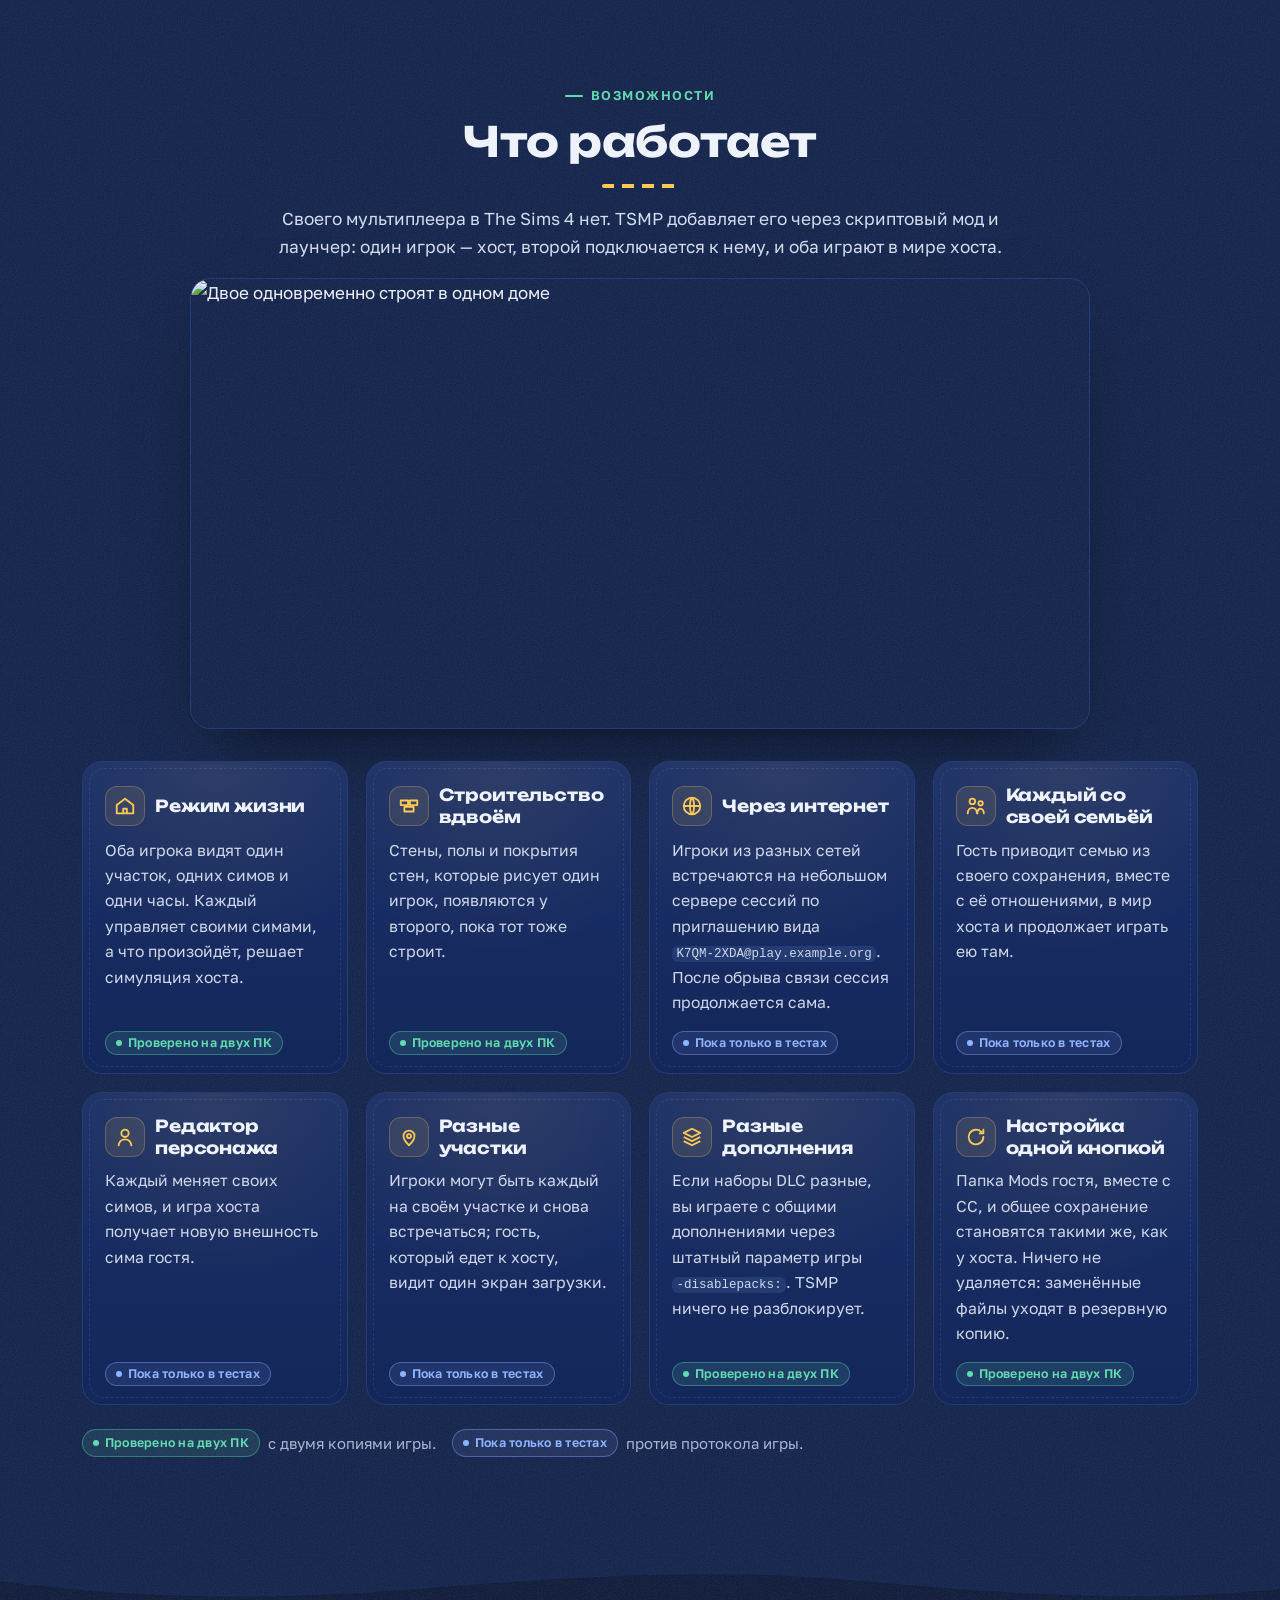
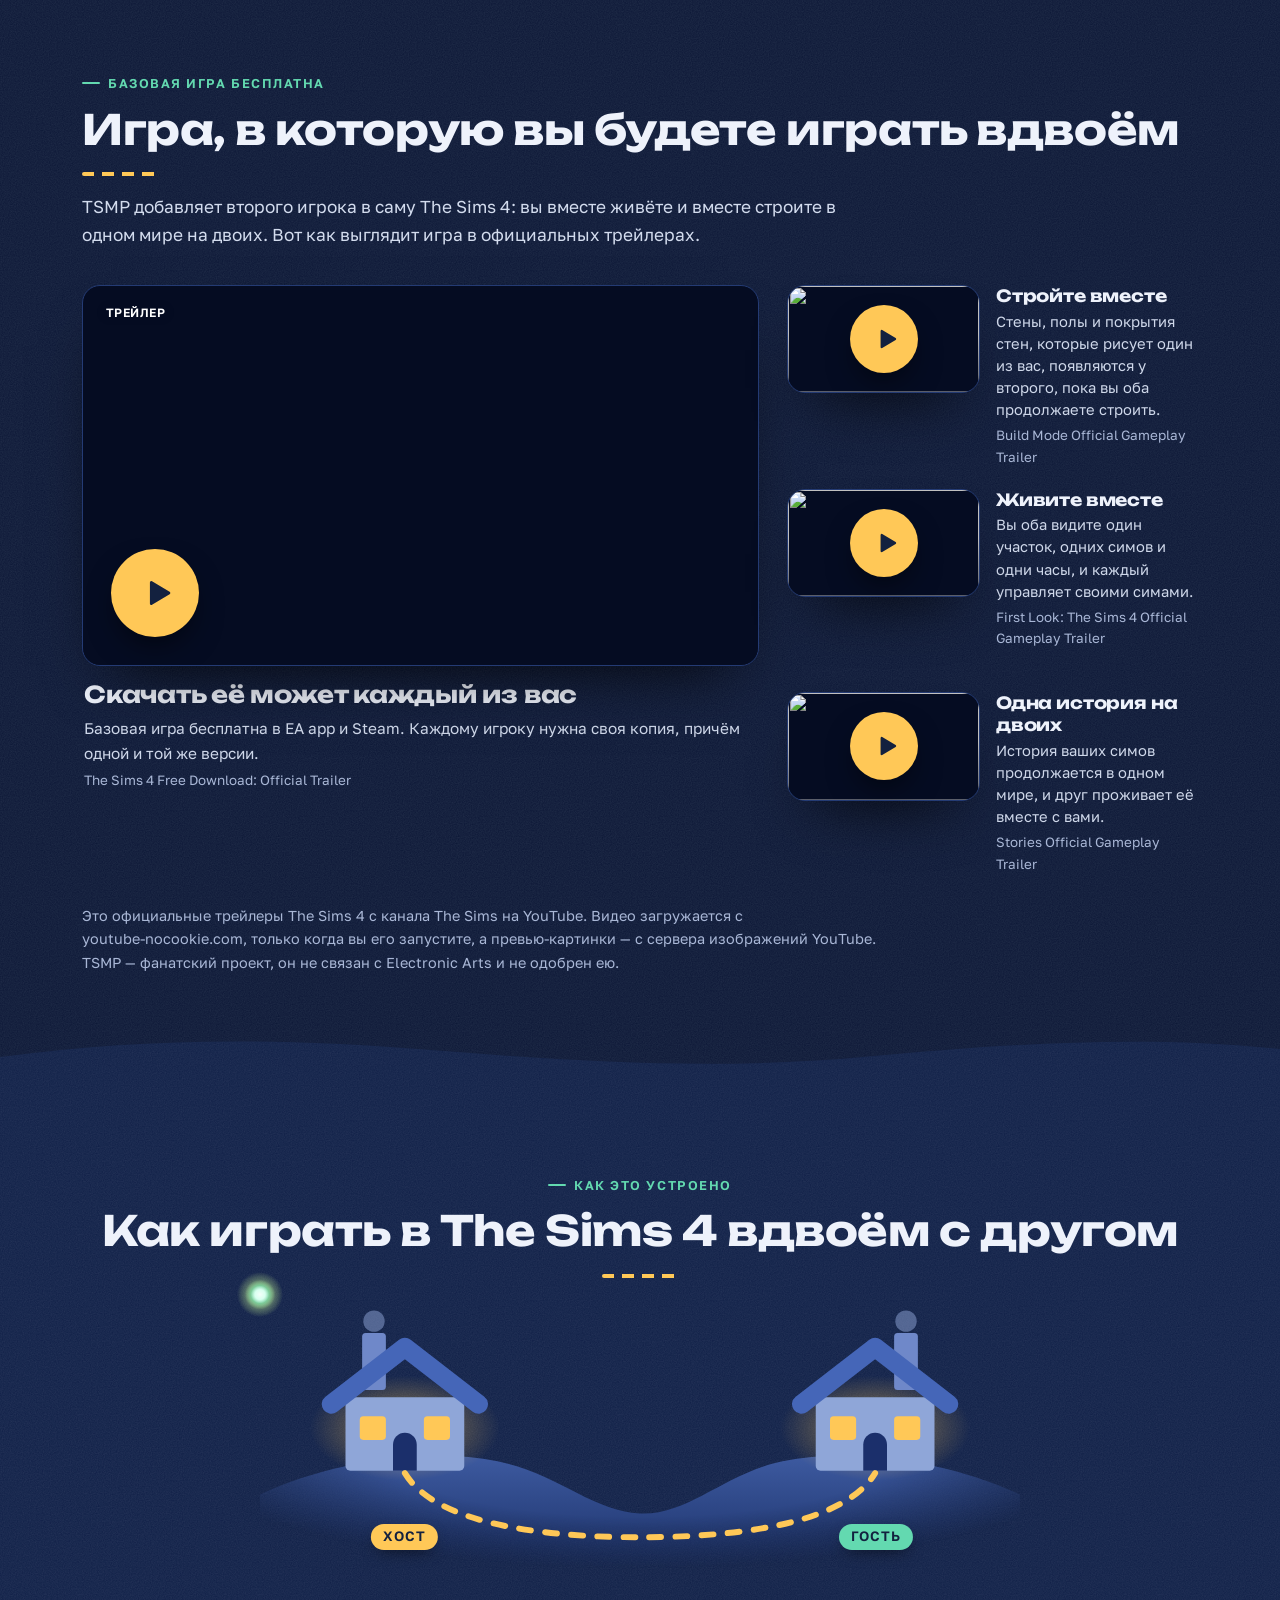
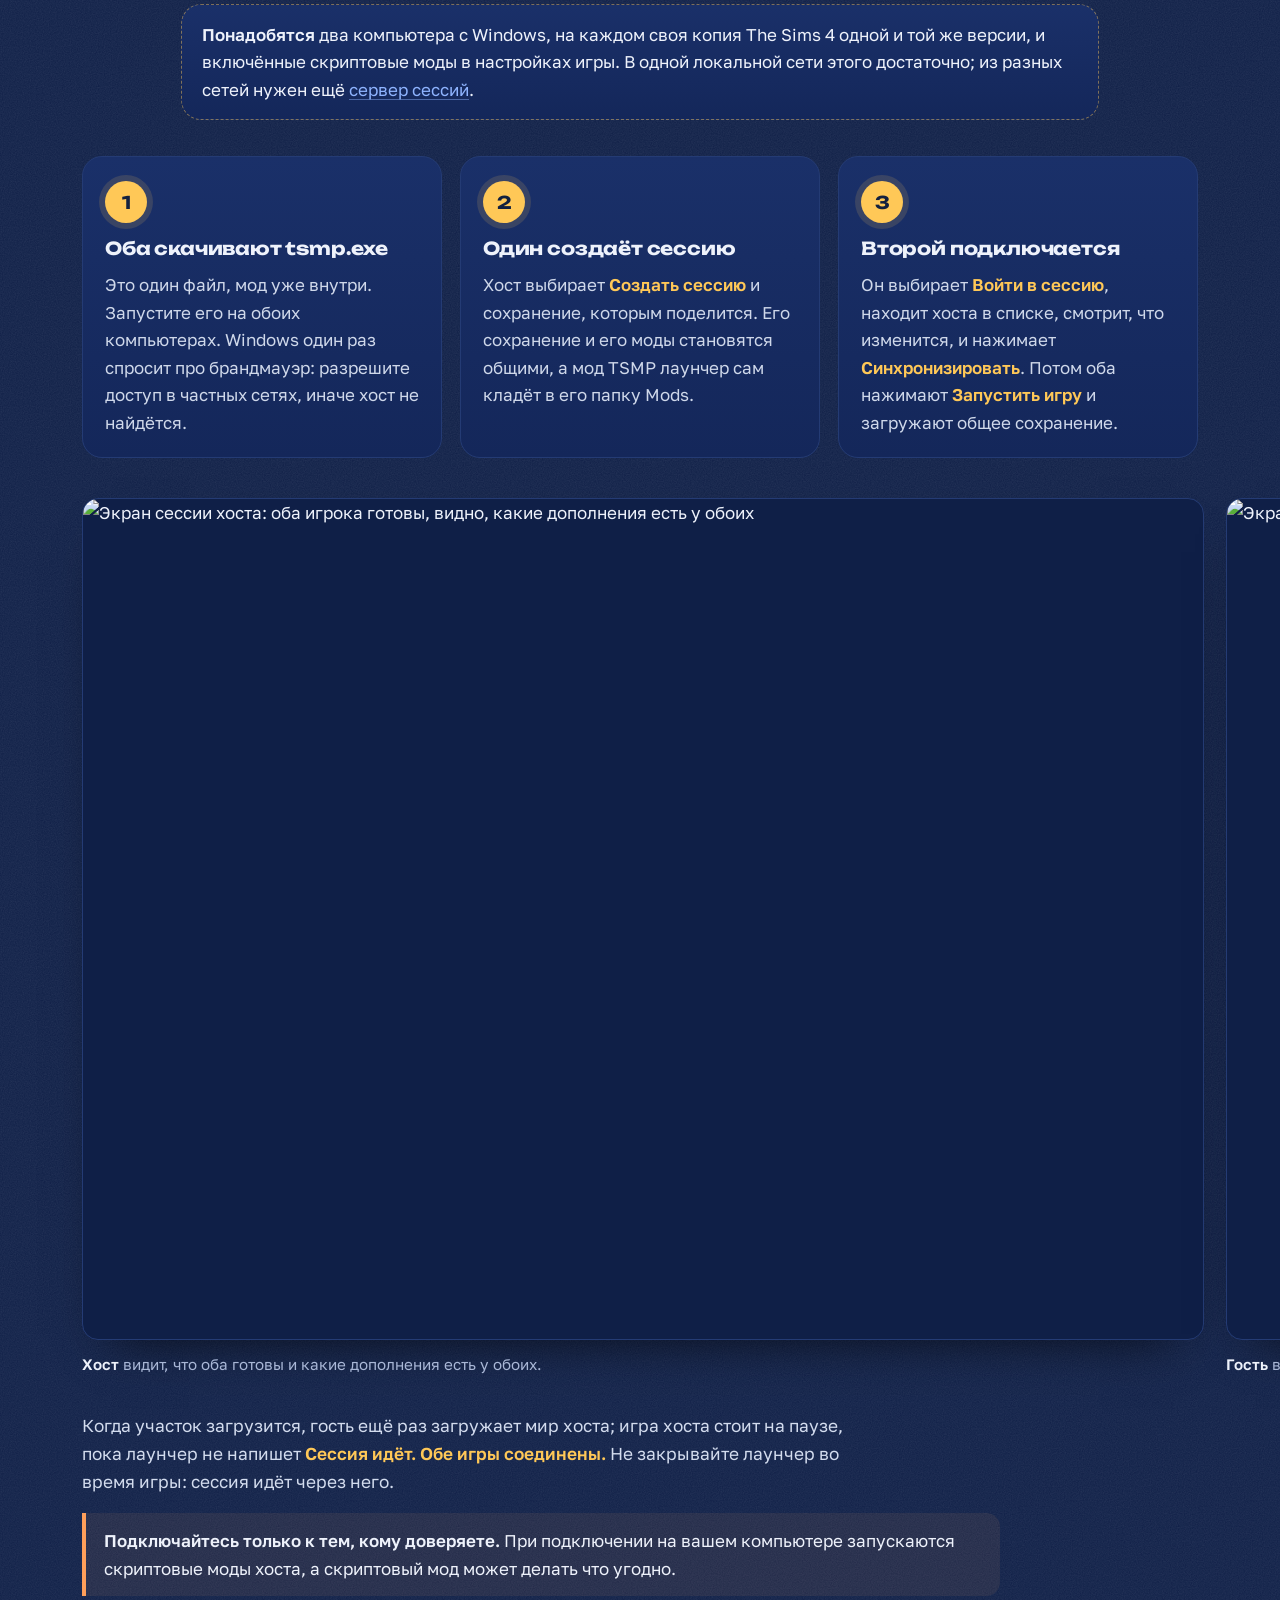
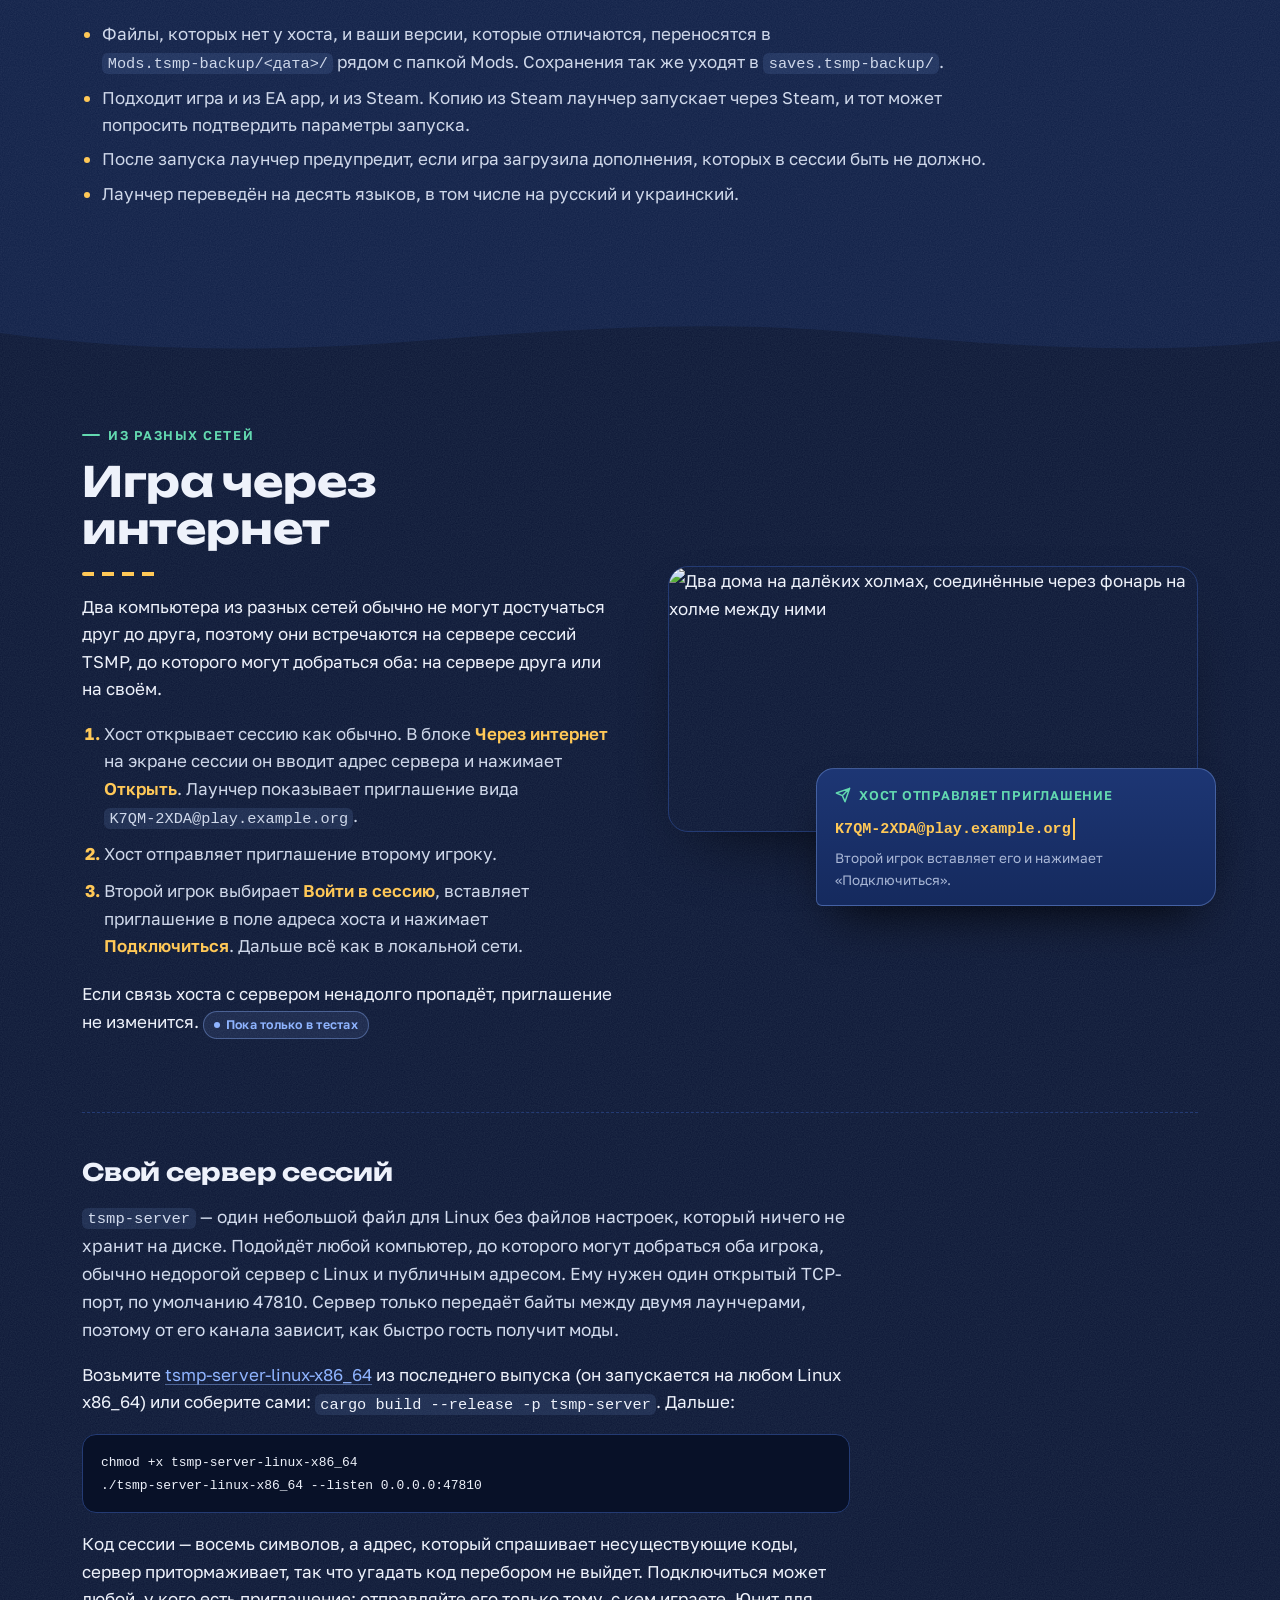
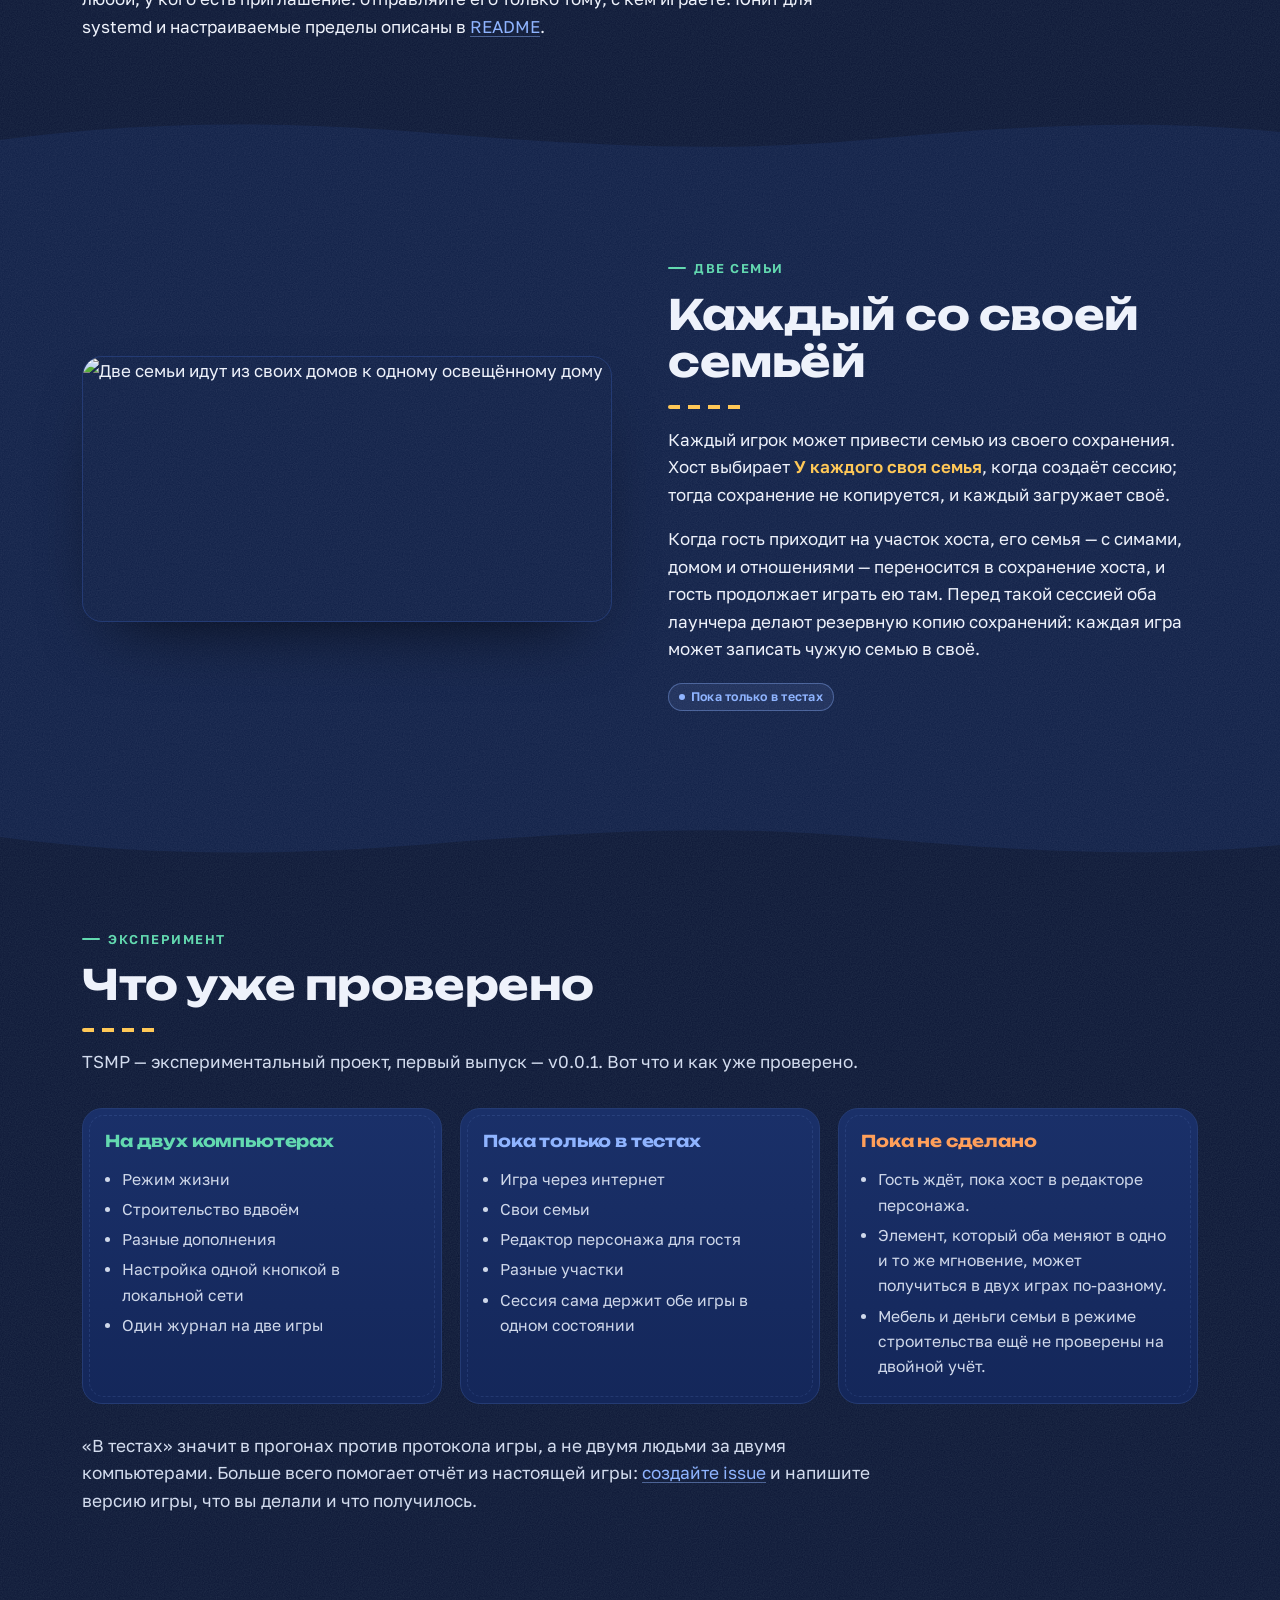
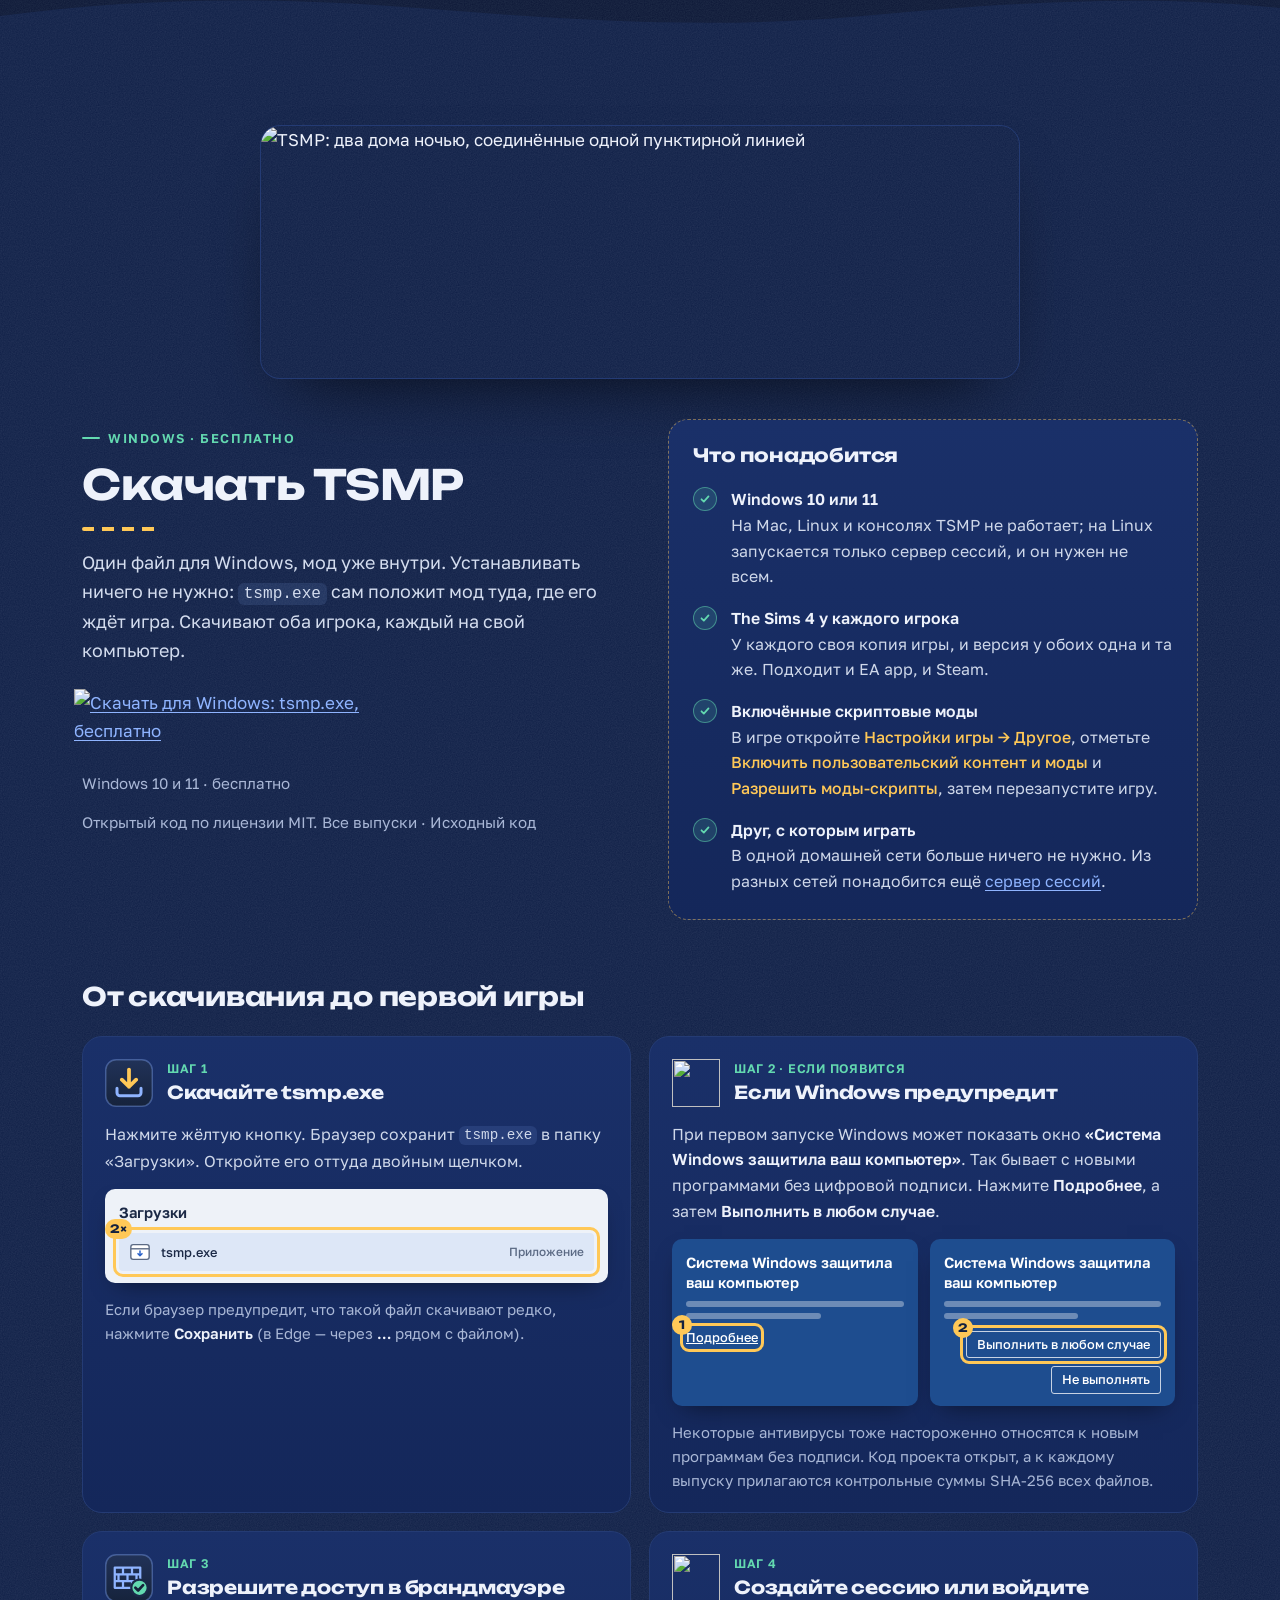
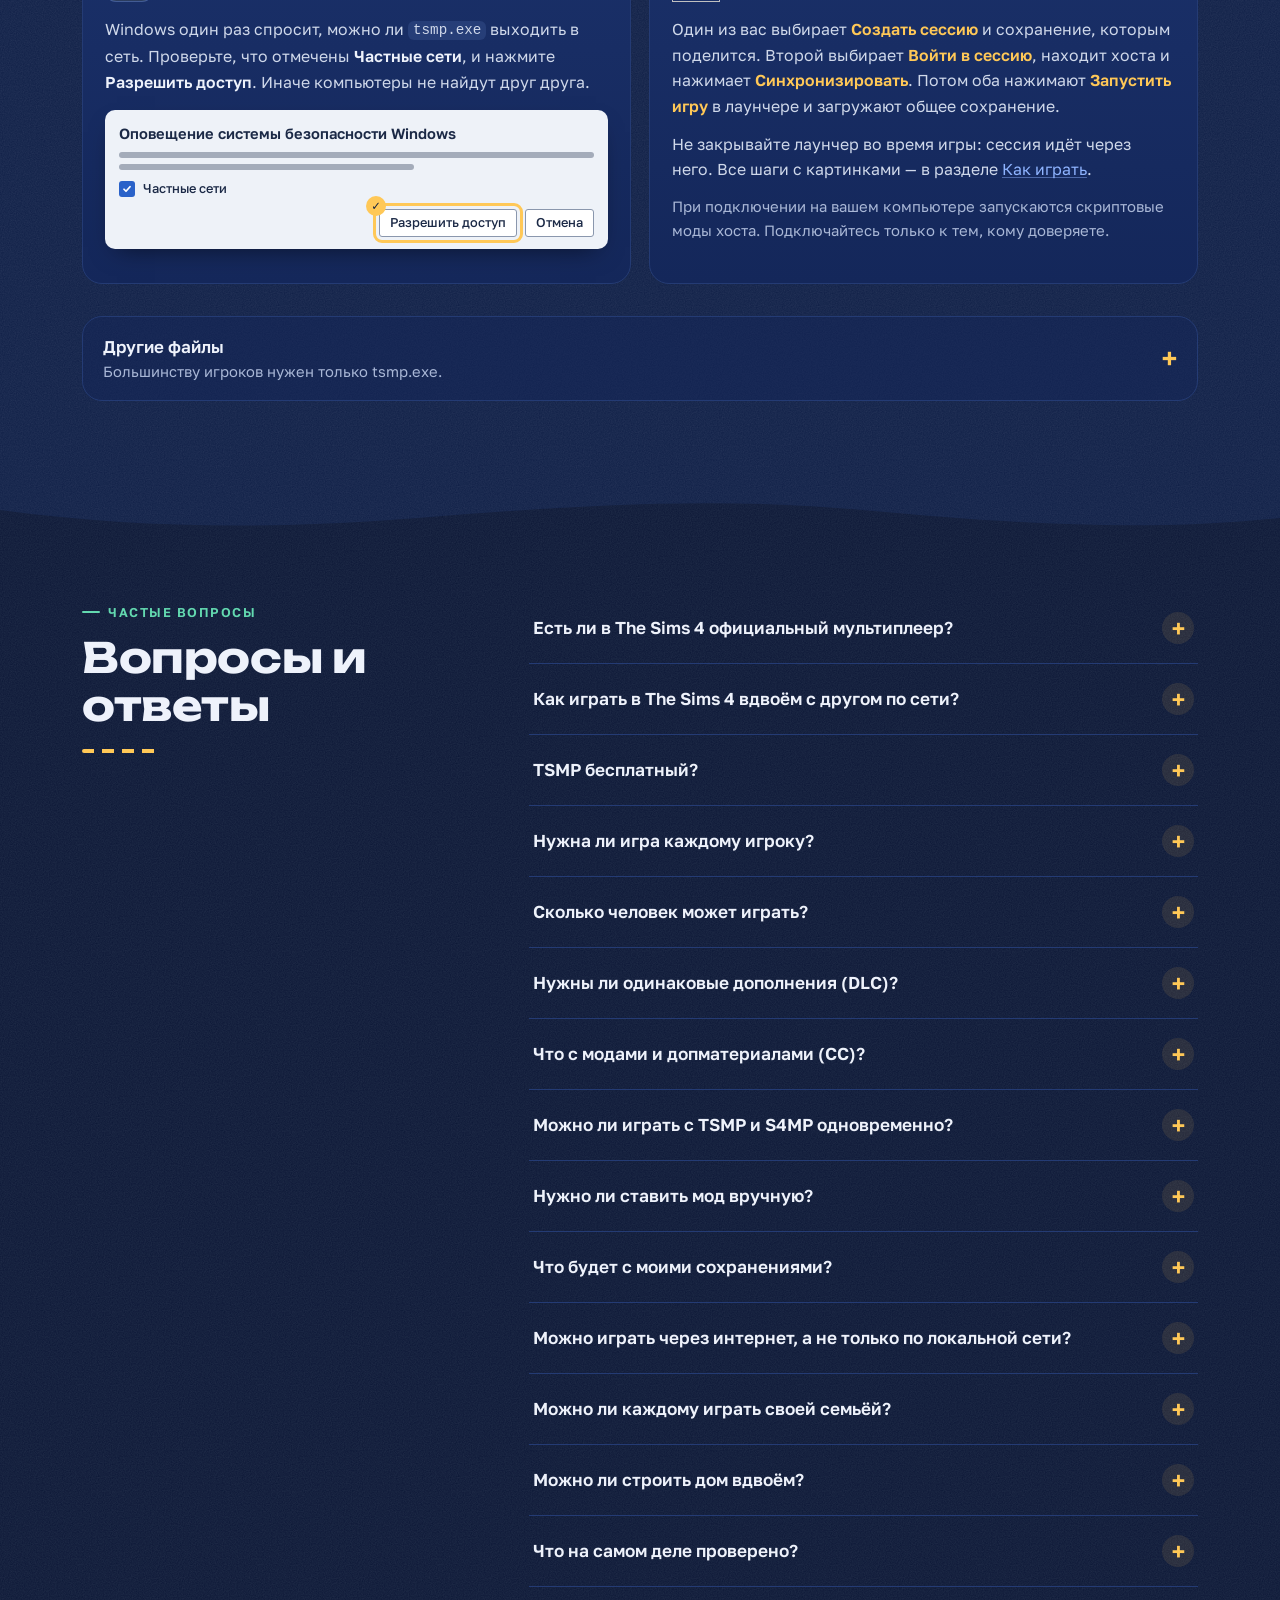
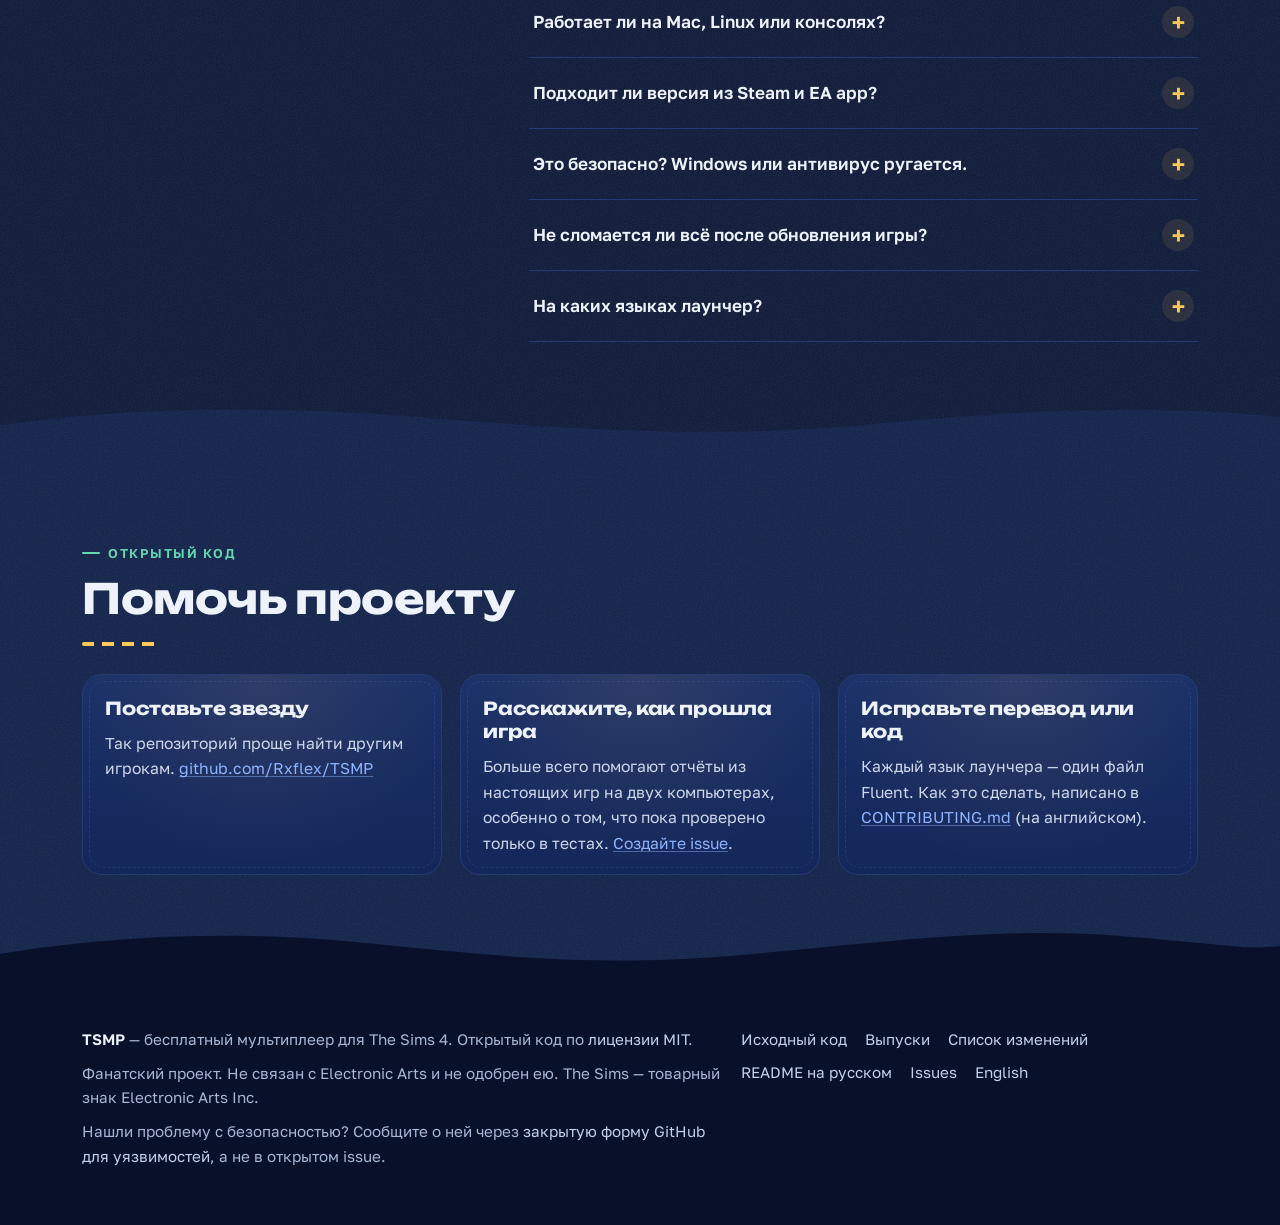
==== commit 15ad76fd: "Give the site a night hero with parallax, motion and the game's trailers The hero is a felt night sc" ====
--- a/site/ru/index.html
+++ b/site/ru/index.html
@@ -9,7 +9,7 @@
 <link rel="alternate" hreflang="en" href="https://rxflex.github.io/TSMP/">
 <link rel="alternate" hreflang="ru" href="https://rxflex.github.io/TSMP/ru/">
 <link rel="alternate" hreflang="x-default" href="https://rxflex.github.io/TSMP/">
-<meta name="theme-color" content="#16223a">
+<meta name="theme-color" content="#0b1736">
 <meta name="color-scheme" content="dark">
 <link rel="icon" href="../favicon.svg" type="image/svg+xml">
 
@@ -30,9 +30,14 @@
 <meta name="twitter:image" content="https://rxflex.github.io/TSMP/assets/social-preview.jpg">
 <meta name="twitter:image:alt" content="TSMP, мультиплеер для The Sims 4: два дома ночью, соединённые одной линией">
 
+<link rel="preload" as="image" type="image/webp" href="../img/hero/hero-sky-960.webp" media="(max-width: 600px)" fetchpriority="high">
+<link rel="preload" as="image" type="image/webp" href="../img/hero/hero-sky.webp" media="(min-width: 601px)" fetchpriority="high">
 <link rel="preconnect" href="https://fonts.googleapis.com">
 <link rel="preconnect" href="https://fonts.gstatic.com" crossorigin>
-<link rel="stylesheet" href="https://fonts.googleapis.com/css2?family=Golos+Text:wght@400;500;600&family=Unbounded:wght@600;700&display=swap">
+<link rel="stylesheet" href="https://fonts.googleapis.com/css2?family=Golos+Text:wght@400;500;600&amp;family=Unbounded:wght@600;700&amp;display=swap">
+<link rel="stylesheet" href="../css/site.css">
+<script>document.documentElement.classList.add("js");addEventListener("DOMContentLoaded",function(){if(!window.__tsmp)document.documentElement.classList.remove("js")})</script>
+<script src="../js/site.js" defer></script>
 
 <script type="application/ld+json">
 {
@@ -88,238 +93,15 @@
   ]
 }
 </script>
-
-<style>
-:root{
-  --bg:#111b30;--bg-2:#16223a;--card:#1b2946;--card-2:#203153;--line:#2c3e63;
-  --text:#eaf0fa;--muted:#aebbd3;--yellow:#ffc857;--blue:#8fb4ff;--mint:#63d9b0;--orange:#ff9f5a;
-  --ink:#16223a;--radius:16px;
-  --head:"Unbounded","Golos Text",system-ui,sans-serif;
-  --body:"Golos Text",system-ui,-apple-system,"Segoe UI",Roboto,Arial,sans-serif;
-  --mono:ui-monospace,"Cascadia Mono","SFMono-Regular",Consolas,"Liberation Mono",monospace;
-}
-*,*::before,*::after{box-sizing:border-box}
-html{-webkit-text-size-adjust:100%;scroll-behavior:smooth}
-@media (prefers-reduced-motion:reduce){html{scroll-behavior:auto}}
-body{margin:0;background:var(--bg);color:var(--text);font:400 1.0625rem/1.6 var(--body);overflow-wrap:break-word}
-img{max-width:100%;height:auto;display:block}
-a{color:var(--blue);text-underline-offset:3px}
-a:hover{color:var(--yellow)}
-:focus-visible{outline:3px solid var(--yellow);outline-offset:3px;border-radius:6px}
-h1,h2,h3{font-family:var(--head);font-weight:700;line-height:1.15;letter-spacing:-.01em;margin:0 0 .6em}
-h1{font-size:clamp(2rem,5.2vw,3.5rem)}
-h2{font-size:clamp(1.55rem,3.4vw,2.35rem)}
-h3{font-size:1.12rem;line-height:1.3}
-p{margin:0 0 1em}
-code{font-family:var(--mono);font-size:.9em;background:rgba(143,180,255,.12);padding:.1em .35em;border-radius:6px;white-space:nowrap}
-pre{font-family:var(--mono);font-size:.9rem;line-height:1.55;background:#0c1426;border:1px solid var(--line);border-radius:12px;padding:16px 18px;margin:0 0 1.2em;overflow-x:auto}
-pre code{background:none;padding:0;white-space:pre}
-code.long{white-space:normal}
-.wrap{max-width:1140px;margin:0 auto;padding:0 16px}
-@media (min-width:720px){.wrap{padding:0 28px}}
-.skip{position:absolute;left:-9999px;top:8px;background:var(--yellow);color:var(--ink);padding:8px 14px;border-radius:8px;z-index:10}
-.skip:focus{left:8px}
-
-/* header */
-.top{border-bottom:1px solid rgba(44,62,99,.7)}
-.top .wrap{display:flex;align-items:center;justify-content:space-between;gap:16px;min-height:64px}
-.logo{display:flex;align-items:center;gap:10px;font-family:var(--head);font-weight:700;font-size:1.25rem;color:var(--yellow);text-decoration:none;letter-spacing:.02em}
-.logo img{width:30px;height:30px}
-.nav{display:flex;align-items:center;gap:6px 20px;flex-wrap:wrap;justify-content:flex-end}
-.nav a{color:var(--muted);text-decoration:none;font-weight:500;font-size:.97rem}
-.nav a:hover{color:var(--text)}
-.nav .lang{color:var(--text);border:1px solid var(--line);border-radius:999px;padding:4px 12px}
-.nav .lang:hover{border-color:var(--yellow);color:var(--yellow)}
-@media (max-width:820px){.nav .opt{display:none}}
-
-/* hero */
-.hero{position:relative;padding:48px 0 72px;overflow:hidden}
-.hero::before{content:"";position:absolute;inset:0;pointer-events:none;opacity:.8;background:
-  radial-gradient(900px 420px at 80% 30%,rgba(143,180,255,.10),transparent 70%),
-  radial-gradient(600px 400px at 0% 100%,rgba(255,200,87,.06),transparent 70%)}
-@media (min-width:980px){.hero::before{background:
-  radial-gradient(2px 2px at 8% 18%,var(--yellow) 50%,transparent 51%),
-  radial-gradient(2px 2px at 46% 9%,#cfd9ee 50%,transparent 51%),
-  radial-gradient(3px 3px at 93% 14%,var(--yellow) 50%,transparent 51%),
-  radial-gradient(2px 2px at 70% 6%,#cfd9ee 50%,transparent 51%),
-  radial-gradient(2px 2px at 24% 92%,#cfd9ee 50%,transparent 51%),
-  radial-gradient(900px 420px at 80% 30%,rgba(143,180,255,.10),transparent 70%),
-  radial-gradient(600px 400px at 0% 100%,rgba(255,200,87,.06),transparent 70%)}}
-.hero .wrap{position:relative;display:grid;gap:40px;align-items:center}
-@media (min-width:980px){.hero .wrap{grid-template-columns:1fr 1.08fr;gap:56px}.hero{padding:72px 0 96px}}
-.eyebrow{display:inline-flex;flex-wrap:wrap;gap:6px 10px;align-items:center;font-size:.9rem;font-weight:600;color:var(--mint);margin:0 0 18px}
-.eyebrow span+span::before{content:"·";margin-right:10px;color:var(--muted)}
-.hero h1 em{font-style:normal;color:var(--yellow);white-space:nowrap}
-html[lang="ru"] .hero h1{font-size:clamp(1.9rem,4.6vw,3.05rem)}
-.lead{font-size:1.18rem;color:#d3dcec;max-width:36em}
-.cta{display:flex;flex-wrap:wrap;gap:12px;margin:28px 0 18px}
-.btn{display:inline-flex;align-items:center;justify-content:center;gap:10px;min-height:52px;padding:12px 22px;border-radius:12px;font-weight:600;font-size:1.05rem;text-decoration:none;transition:transform .15s ease,background .15s ease,border-color .15s ease}
-.btn svg{width:20px;height:20px;flex:none}
-@media (max-width:480px){.cta .btn{flex:1 1 100%}}
-.btn-main{background:var(--yellow);color:var(--ink)}
-.btn-main:hover{background:#ffd47a;color:var(--ink);transform:translateY(-1px)}
-.btn-alt{border:1px solid var(--line);color:var(--text);background:rgba(27,41,70,.6)}
-.btn-alt:hover{border-color:var(--blue);color:var(--text)}
-.fine{font-size:.93rem;color:var(--muted);max-width:34em;margin:0}
-.fine a{color:var(--muted)}
-.shot{margin:0;border-radius:var(--radius);overflow:hidden;border:1px solid var(--line);background:var(--bg-2);box-shadow:0 30px 80px -20px rgba(0,0,0,.6),0 0 0 6px rgba(143,180,255,.05)}
-
-/* sections */
-section{padding:72px 0;scroll-margin-top:12px}
-section.alt{background:var(--bg-2);border-top:1px solid rgba(44,62,99,.6);border-bottom:1px solid rgba(44,62,99,.6)}
-.intro{max-width:46em;color:#d3dcec;font-size:1.08rem}
-.art{border-radius:var(--radius);border:1px solid var(--line);margin:0 0 32px;width:100%}
-.art.wide{max-width:860px;margin:0 auto 32px}
-
-.grid{display:grid;gap:16px;grid-template-columns:repeat(auto-fill,minmax(250px,1fr));margin-top:28px}
-.card{background:var(--card);border:1px solid var(--line);border-radius:var(--radius);padding:20px 20px 16px;display:flex;flex-direction:column}
-.card h3{display:flex;align-items:center;gap:10px}
-.card h3 svg{width:22px;height:22px;flex:none;color:var(--yellow)}
-.card p{color:#cdd6e7;font-size:.98rem}
-.card .tag{margin-top:auto;align-self:flex-start}
-.tag{display:inline-block;font-size:.78rem;font-weight:600;letter-spacing:.02em;padding:3px 10px;border-radius:999px;white-space:nowrap}
-.tag.ok{color:var(--mint);background:rgba(99,217,176,.12);border:1px solid rgba(99,217,176,.35)}
-.tag.test{color:var(--blue);background:rgba(143,180,255,.10);border:1px solid rgba(143,180,255,.35)}
-.legend{display:flex;flex-wrap:wrap;gap:8px 16px;align-items:center;margin-top:20px;font-size:.93rem;color:var(--muted)}
-
-.need{background:rgba(255,200,87,.07);border:1px solid rgba(255,200,87,.3);border-radius:var(--radius);padding:16px 20px;margin:24px 0 32px;max-width:52em}
-.need p{margin:0}
-.steps{list-style:none;padding:0;margin:0 0 36px;display:grid;gap:16px;counter-reset:s}
-@media (min-width:880px){.steps{grid-template-columns:repeat(3,1fr)}}
-.steps li{counter-increment:s;background:var(--card);border:1px solid var(--line);border-radius:var(--radius);padding:22px 20px 18px}
-.steps li::before{content:counter(s);display:inline-grid;place-items:center;width:38px;height:38px;border-radius:50%;background:var(--yellow);color:var(--ink);font:700 1.05rem var(--head);margin-bottom:14px}
-.steps p{color:#cdd6e7;margin:0}
-b,strong{font-weight:600;color:var(--text)}
-.ui{color:var(--yellow);font-weight:600}
-
-.gallery{display:grid;gap:20px;grid-template-columns:1fr;margin:0 0 32px}
-@media (min-width:720px){.gallery{grid-template-columns:1fr 1fr}}
-.gallery figure{margin:0}
-.gallery img{border-radius:12px;border:1px solid var(--line);background:var(--bg-2)}
-.gallery figcaption{font-size:.95rem;color:var(--muted);margin-top:10px}
-
-.note{border-left:4px solid var(--orange);background:rgba(255,159,90,.08);border-radius:0 12px 12px 0;padding:14px 18px;margin:0 0 24px;max-width:52em}
-.note p{margin:0}
-.list{padding-left:1.2em;margin:0 0 1em;max-width:52em;color:#cdd6e7}
-.list li{margin:.35em 0}
-.list li::marker{color:var(--yellow)}
-
-.split{display:grid;gap:32px;align-items:center}
-@media (min-width:900px){.split{grid-template-columns:1fr 1fr;gap:48px}}
-.split .art{margin:0}
-ol.plain{padding-left:1.3em;margin:0 0 1.2em;color:#cdd6e7}
-ol.plain li{margin:.5em 0}
-ol.plain li::marker{color:var(--yellow);font-weight:700}
-.sub{margin-top:48px;padding-top:40px;border-top:1px solid var(--line)}
-
-.status{display:grid;gap:16px;margin-top:28px}
-@media (min-width:880px){.status{grid-template-columns:repeat(3,1fr)}}
-.status .card h3{font-size:1.02rem}
-.status ul{margin:0;padding-left:1.1em;color:#cdd6e7;font-size:.98rem}
-.status li{margin:.3em 0}
-.status .ok h3{color:var(--mint)}
-.status .test h3{color:var(--blue)}
-.status .todo h3{color:var(--orange)}
-
-.faq{max-width:52em;margin-top:24px}
-.faq details{border-bottom:1px solid var(--line)}
-.faq summary{list-style:none;cursor:pointer;display:flex;justify-content:space-between;gap:16px;align-items:center;padding:18px 0}
-.faq summary::-webkit-details-marker{display:none}
-.faq summary h3{margin:0;font-family:var(--body);font-weight:600;font-size:1.08rem;letter-spacing:0}
-.faq summary::after{content:"+";font:600 1.5rem/1 var(--head);color:var(--yellow);flex:none;transition:transform .15s ease}
-.faq details[open] summary::after{transform:rotate(45deg)}
-.faq .a{padding:0 0 18px;color:#cdd6e7}
-.faq .a p:last-child{margin-bottom:0}
-
-.help{display:grid;gap:16px;grid-template-columns:repeat(auto-fit,minmax(240px,1fr));margin-top:24px}
-.help .card p{margin-bottom:0}
-
-/* download */
-.nav .nav-dl{display:inline-flex;align-items:center;gap:6px;color:var(--ink);background:var(--yellow);border-radius:999px;padding:4px 14px 4px 11px;font-weight:600}
-.nav .nav-dl:hover{color:var(--ink);background:#ffd47a}
-.nav .nav-dl svg{width:16px;height:16px;flex:none}
-@media (max-width:440px){.nav .wide{display:none}}
-@media (max-width:359px){.nav{flex-wrap:nowrap;gap:6px 10px}.top .wrap{gap:10px}.nav .nav-dl{padding:4px 11px}.nav .nav-dl svg{display:none}}
-.dl-art{max-width:900px;margin:0 auto 48px}
-.dl-top{display:grid;gap:32px;align-items:center;margin-bottom:56px}
-@media (min-width:900px){.dl-top{grid-template-columns:1fr 1fr;gap:56px}}
-.dl-lead{font-size:1.12rem;color:#d3dcec;max-width:30em}
-.dl-btn{display:inline-block;margin:6px 0 4px -8px;border-radius:24px;transition:transform .15s ease,filter .15s ease}
-.dl-btn:hover{transform:translateY(-2px);filter:brightness(1.04)}
-.dl-btn img{width:360px}
-.dl-meta{font-size:.95rem;color:var(--muted);margin:0 0 14px}
-#dl-info:not(:empty){color:var(--text);font-weight:500}
-.dl-meta .nw{white-space:nowrap}
-.dl-alt{font-size:.95rem;color:var(--muted);margin:0}
-.dl-alt a{color:var(--muted)}
-.dl-alt a:hover{color:var(--yellow)}
-.dl-need{background:rgba(255,200,87,.07);border:1px solid rgba(255,200,87,.3);border-radius:var(--radius);padding:24px 24px 10px}
-.dl-need h3{font-size:1.15rem;margin-bottom:18px}
-.dl-check{list-style:none;margin:0;padding:0}
-.dl-check li{position:relative;padding-left:38px;margin:0 0 16px;color:#cdd6e7;font-size:.99rem}
-.dl-check li::before{content:"";position:absolute;left:0;top:1px;width:24px;height:24px;border-radius:50%;border:1px solid rgba(99,217,176,.5);background:rgba(99,217,176,.14) url("data:image/svg+xml,%3Csvg xmlns='http://www.w3.org/2000/svg' viewBox='0 0 24 24' fill='none' stroke='%2363d9b0' stroke-width='3' stroke-linecap='round' stroke-linejoin='round'%3E%3Cpath d='m6 12.5 4 4 8-9'/%3E%3C/svg%3E") center/14px no-repeat}
-.dl-check b{display:block}
-.dl-check .ui{font-weight:500}
-.dl-steps-h{font-size:clamp(1.25rem,2.4vw,1.6rem);margin-bottom:22px;scroll-margin-top:16px}
-.dl-steps{list-style:none;padding:0;margin:0 0 32px;display:grid;gap:16px}
-@media (min-width:760px){.dl-steps{grid-template-columns:1fr 1fr}}
-.dl-steps>li{background:var(--card);border:1px solid var(--line);border-radius:var(--radius);padding:22px 22px 20px;min-width:0}
-.dl-step-top{display:flex;align-items:center;gap:14px;margin-bottom:14px}
-.dl-step-top img,.dl-step-top svg{width:48px;height:48px;flex:none}
-.dl-step-top h4{margin:0;font-family:var(--head);font-weight:700;font-size:1.12rem;line-height:1.3;letter-spacing:-.01em}
-.dl-n{display:block;font:600 .78rem/1.2 var(--body);letter-spacing:.06em;text-transform:uppercase;color:var(--mint);margin-bottom:4px}
-.dl-steps p{color:#cdd6e7;margin:0 0 12px;font-size:.99rem}
-.dl-steps p:last-child{margin-bottom:0}
-.dl-steps .small{font-size:.93rem;color:var(--muted)}
-.dl-steps .small a{color:var(--muted)}
-.mock{display:flex;flex-wrap:wrap;gap:12px;margin:16px 0 14px}
-.win{flex:1 1 180px;min-width:0;border-radius:10px;padding:14px 14px 12px;font:500 .8rem/1.35 "Segoe UI",var(--body);box-shadow:0 10px 24px -12px rgba(0,0,0,.6)}
-.win .t{display:block;font-size:.92rem;font-weight:600;margin-bottom:8px}
-.win .bar{display:block;height:6px;border-radius:3px;margin:0 0 6px;opacity:.35;background:currentColor}
-.win .bar.s{width:62%}
-.win .row{display:flex;justify-content:flex-end;gap:8px;margin-top:12px;flex-wrap:wrap}
-.win .b{padding:4px 10px;border:1px solid;border-radius:3px;white-space:nowrap}
-.win .lnk{text-decoration:underline;display:inline-block;margin-top:4px}
-.win .hit{position:relative;outline:3px solid var(--yellow);outline-offset:3px;border-radius:3px}
-.win .hit::before{content:attr(data-n);position:absolute;left:-14px;top:-14px;min-width:20px;height:20px;padding:0 5px;border-radius:10px;background:var(--yellow);color:var(--ink);font:700 .72rem/20px var(--head);text-align:center;text-decoration:none}
-.win.ss{background:#1e4d8f;color:#fff}
-.win.ss .b{border-color:rgba(255,255,255,.75)}
-.win.fw{background:#eef2f8;color:#1b2946}
-.win.fw .b{border-color:#8a97ad;background:#fff}
-.win .file{display:flex;align-items:center;gap:10px;margin-top:10px;padding:8px 10px;border-radius:4px;background:#dde7f7}
-.win .file svg{width:22px;height:22px;flex:none}
-.win .file small{margin-left:auto;color:#5b6a84;font-size:.74rem}
-.win .tick{display:flex;align-items:center;gap:8px;margin:10px 0 6px}
-.win .tick i{width:16px;height:16px;border-radius:3px;background:#2a62c9 url("data:image/svg+xml,%3Csvg xmlns='http://www.w3.org/2000/svg' viewBox='0 0 24 24' fill='none' stroke='%23fff' stroke-width='3.5' stroke-linecap='round' stroke-linejoin='round'%3E%3Cpath d='m6 12.5 4 4 8-9'/%3E%3C/svg%3E") center/12px no-repeat;flex:none}
-.dl-more{border:1px solid var(--line);border-radius:var(--radius);background:rgba(27,41,70,.5)}
-.dl-more summary{list-style:none;cursor:pointer;display:flex;justify-content:space-between;align-items:center;gap:16px;padding:16px 20px;font-weight:600}
-.dl-more summary::-webkit-details-marker{display:none}
-.dl-more summary::after{content:"+";font:600 1.5rem/1 var(--head);color:var(--yellow);flex:none;transition:transform .15s ease}
-.dl-more[open] summary::after{transform:rotate(45deg)}
-.dl-more summary small{display:block;font-weight:400;color:var(--muted);font-size:.92rem}
-.dl-files{list-style:none;margin:0;padding:0 20px}
-.dl-files li{display:flex;gap:14px;align-items:flex-start;padding:14px 0;border-top:1px solid var(--line)}
-.dl-files img{width:32px;height:32px;flex:none;margin-top:2px}
-.dl-files p{margin:0;color:#cdd6e7;font-size:.96rem}
-.dl-files a.f{font-family:var(--mono);font-weight:600;font-size:.95rem}
-.dl-more .foot{margin:0;padding:14px 20px 18px;border-top:1px solid var(--line);font-size:.95rem;color:var(--muted)}
-
-footer{border-top:1px solid var(--line);padding:40px 0 48px;color:var(--muted);font-size:.95rem}
-footer .wrap{display:grid;gap:20px}
-@media (min-width:820px){footer .wrap{grid-template-columns:1.4fr 1fr}}
-footer p{margin:0 0 .6em}
-footer nav{display:flex;flex-wrap:wrap;gap:8px 18px;align-content:flex-start}
-footer a{color:var(--muted)}
-footer a:hover{color:var(--yellow)}
-</style>
 </head>
 <body>
 <a class="skip" href="#main">К содержанию</a>
 
-<header class="top">
-  <div class="wrap">
-    <a class="logo" href="./" aria-label="TSMP, главная"><img src="../favicon.svg" alt="" width="30" height="30">TSMP</a>
+<header class="top" data-header>
+  <div class="wrap">
+    <a class="logo" href="./" aria-label="TSMP, главная"><img src="../favicon.svg" alt="" width="32" height="32">TSMP</a>
     <nav class="nav" aria-label="Основное меню">
+      <a class="opt opt2" href="#видео">Игра</a>
       <a class="opt" href="#как-играть">Как играть</a>
       <a class="opt" href="#игра-через-интернет">Через интернет</a>
       <a class="opt" href="#вопросы-и-ответы">Вопросы</a>
@@ -331,88 +113,225 @@
 </header>
 
 <main id="main">
-<div class="hero">
-  <div class="wrap">
-    <div>
-      <p class="eyebrow"><span>Бесплатно</span><span>Открытый код</span><span>Windows</span></p>
-      <h1>Мультиплеер для&nbsp;The&nbsp;Sims&nbsp;4 <em>на двоих</em></h1>
-      <p class="lead">Играйте в The&nbsp;Sims&nbsp;4 вдвоём с другом. Вы оба в одном мире — по локальной сети или через интернет. Настройку берёт на себя лаунчер: он находит второй компьютер, копирует моды и сохранение и запускает обе игры с теми дополнениями, которые есть у обоих.</p>
-      <div class="cta">
-        <a class="btn btn-main" href="https://github.com/Rxflex/TSMP/releases/latest/download/tsmp.exe">
-          <svg viewBox="0 0 24 24" fill="none" stroke="currentColor" stroke-width="2.2" stroke-linecap="round" stroke-linejoin="round" aria-hidden="true"><path d="M12 3v12m0 0-5-5m5 5 5-5M4 20h16"/></svg>
-          Скачать tsmp.exe
-        </a>
-        <a class="btn btn-alt" href="https://github.com/Rxflex/TSMP">
+<div class="hero" data-hero data-play>
+  <div class="hero-art" aria-hidden="true">
+    <div class="scene">
+      <div class="layer layer-sky" data-depth="0.05">
+        <picture><source media="(max-width: 600px)" srcset="../img/hero/hero-sky-960.webp" width="960" height="640"><img src="../img/hero/hero-sky.webp" width="1920" height="1280" alt="" fetchpriority="high" decoding="async"></picture>
+        <span class="moon-glow"></span>
+      </div>
+      <div class="layer layer-far" data-depth="0.15">
+        <picture><source media="(max-width: 600px)" srcset="../img/hero/hero-far-960.webp" width="960" height="640"><img src="../img/hero/hero-far.webp" width="1920" height="1280" alt="" decoding="async"></picture>
+      </div>
+      <div class="layer layer-mid" data-depth="0.4">
+        <picture><source media="(max-width: 600px)" srcset="../img/hero/hero-mid-960.webp" width="960" height="640"><img src="../img/hero/hero-mid.webp" width="1920" height="1280" alt="" decoding="async"></picture>
+        <span class="win-glow l"></span><span class="win-glow r"></span>
+        <span class="spark-track"><i class="spark"></i></span><span class="spark-track b"><i class="spark"></i></span>
+      </div>
+      <div class="layer layer-front" data-depth="0.8">
+        <picture><source media="(max-width: 600px)" srcset="../img/hero/hero-front-960.webp" width="960" height="640"><img src="../img/hero/hero-front.webp" width="1920" height="1280" alt="" decoding="async"></picture>
+      </div>
+    </div>
+    <div class="twinkle" data-depth="0.1"><i></i><i></i><i></i></div>
+    <canvas class="fireflies" data-depth="0.5"></canvas>
+  </div>
+  <div class="hero-scrim"></div>
+  <div class="wrap hero-content" data-hero-content>
+    <p class="eyebrow"><span>Бесплатно</span><span>Открытый код</span><span>Windows</span></p>
+    <h1>Мультиплеер для&nbsp;The&nbsp;Sims&nbsp;4 <em>на&nbsp;двоих</em></h1>
+    <p class="lead">Играйте в The&nbsp;Sims&nbsp;4 вдвоём с другом. Вы оба в одном мире — по локальной сети или через интернет.</p>
+    <div class="cta">
+      <a class="btn btn-main" href="https://github.com/Rxflex/TSMP/releases/latest/download/tsmp.exe">
+        <svg viewBox="0 0 24 24" fill="none" stroke="currentColor" stroke-width="2.2" stroke-linecap="round" stroke-linejoin="round" aria-hidden="true"><path d="M12 3v12m0 0-5-5m5 5 5-5M4 20h16"/></svg>
+        Скачать tsmp.exe
+      </a>
+      <a class="btn btn-alt" href="https://github.com/Rxflex/TSMP">
           <svg viewBox="0 0 24 24" fill="currentColor" aria-hidden="true"><path d="M12 .5a11.5 11.5 0 0 0-3.64 22.41c.58.1.79-.25.79-.56v-2c-3.2.7-3.88-1.37-3.88-1.37-.52-1.33-1.28-1.69-1.28-1.69-1.05-.71.08-.7.08-.7 1.16.08 1.77 1.19 1.77 1.19 1.03 1.77 2.7 1.26 3.36.96.1-.75.4-1.26.73-1.55-2.55-.29-5.24-1.28-5.24-5.68 0-1.26.45-2.28 1.19-3.09-.12-.29-.52-1.46.11-3.05 0 0 .97-.31 3.17 1.18a11 11 0 0 1 5.77 0c2.2-1.49 3.17-1.18 3.17-1.18.63 1.59.23 2.76.11 3.05.74.81 1.19 1.83 1.19 3.09 0 4.41-2.69 5.38-5.26 5.67.41.36.78 1.06.78 2.14v3.17c0 .31.21.67.8.56A11.5 11.5 0 0 0 12 .5Z"/></svg>
-          Открыть на GitHub
-        </a>
-      </div>
+        Открыть на GitHub
+      </a>
+    </div>
+    <p class="hero-meta"><span class="dot" aria-hidden="true"></span><span><span data-release data-label="Версия" data-unit="МБ" data-suffix=" · "></span><span class="nw">Windows 10 и 11 · бесплатно</span></span></p>
+  </div>
+  <a class="scroll-cue" href="#о-проекте" aria-label="Прокрутить к следующему разделу"></a>
+</div>
+
+<section id="о-проекте" class="lede" aria-labelledby="about-h">
+  <div class="wrap lede-grid">
+    <div data-reveal>
+      <h2 id="about-h" class="sr">О проекте TSMP</h2>
+      <p class="lede-text">Вы оба в одном мире, а <em>настройку берёт на себя лаунчер</em>: он находит второй компьютер, копирует моды и сохранение и запускает обе игры с теми дополнениями, которые есть у обоих.</p>
       <p class="fine">Один файл для Windows, мод уже внутри. Каждому игроку нужен свой компьютер и своя копия The&nbsp;Sims&nbsp;4, причём одной и той же версии. При первом запуске Windows может пару раз переспросить: <a href="#первый-запуск">что нажимать</a>. Проект экспериментальный: <a href="#что-проверено">что и как уже проверено</a>.</p>
-    </div>
-    <figure class="shot">
-      <img src="../assets/screens/ru-home.png" width="1120" height="840" fetchpriority="high" alt="Главный экран лаунчера TSMP: «Создать сессию» и «Войти в сессию», ниже найденная версия игры и дополнения">
+      <ul class="facts" data-stagger>
+        <li><b>2</b> игрока: хост и гость</li>
+        <li><b>1</b> файл, мод уже внутри</li>
+        <li><b>10</b> языков в лаунчере</li>
+        <li><b>MIT</b> — открытый код</li>
+      </ul>
+    </div>
+    <figure class="shot" data-reveal>
+      <img src="../assets/screens/ru-home.png" width="1120" height="840" loading="lazy" decoding="async" alt="Главный экран лаунчера TSMP: «Создать сессию» и «Войти в сессию», ниже найденная версия игры и дополнения">
     </figure>
   </div>
-</div>
+</section>
 
 <section id="что-работает" class="alt" aria-labelledby="works-h">
   <div class="wrap">
-    <h2 id="works-h">Что работает</h2>
-    <p class="intro">Своего мультиплеера в The&nbsp;Sims&nbsp;4 нет. TSMP добавляет его через скриптовый мод и лаунчер: один игрок — хост, второй подключается к нему, и оба играют в мире хоста.</p>
-    <img class="art wide" src="../assets/together.jpg" width="1400" height="700" loading="lazy" alt="Двое одновременно строят в одном доме">
-    <div class="grid">
-      <article class="card">
+    <div class="center" data-reveal>
+      <p class="kicker">Возможности</p>
+      <h2 id="works-h" class="sec-h">Что работает</h2>
+      <p class="intro">Своего мультиплеера в The&nbsp;Sims&nbsp;4 нет. TSMP добавляет его через скриптовый мод и лаунчер: один игрок — хост, второй подключается к нему, и оба играют в мире хоста.</p>
+    </div>
+    <img class="art wide" data-reveal="zoom" src="../assets/together.jpg" width="1400" height="700" loading="lazy" decoding="async" alt="Двое одновременно строят в одном доме">
+    <div class="grid" data-stagger>
+      <article class="card" data-tilt>
         <h3><svg viewBox="0 0 24 24" fill="none" stroke="currentColor" stroke-width="2" stroke-linejoin="round" aria-hidden="true"><path d="M3 11 12 4l9 7v9H3z"/><path d="M10 20v-5h4v5"/></svg>Режим жизни</h3>
         <p>Оба игрока видят один участок, одних симов и одни часы. Каждый управляет своими симами, а что произойдёт, решает симуляция хоста.</p>
-        <span class="tag ok">Проверено на двух компьютерах</span>
-      </article>
-      <article class="card">
+        <span class="tag ok">Проверено на двух ПК</span>
+      </article>
+      <article class="card" data-tilt>
         <h3><svg viewBox="0 0 24 24" fill="none" stroke="currentColor" stroke-width="2" stroke-linejoin="round" aria-hidden="true"><path d="M3 6h8v5H3zM13 6h8v5h-8zM7 13h10v5H7z"/></svg>Строительство вдвоём</h3>
         <p>Стены, полы и покрытия стен, которые рисует один игрок, появляются у второго, пока тот тоже строит.</p>
-        <span class="tag ok">Проверено на двух компьютерах</span>
-      </article>
-      <article class="card">
+        <span class="tag ok">Проверено на двух ПК</span>
+      </article>
+      <article class="card" data-tilt>
         <h3><svg viewBox="0 0 24 24" fill="none" stroke="currentColor" stroke-width="2" aria-hidden="true"><circle cx="12" cy="12" r="9"/><path d="M3 12h18M12 3c3 3.2 3 14.8 0 18M12 3c-3 3.2-3 14.8 0 18"/></svg>Через интернет</h3>
         <p>Игроки из разных сетей встречаются на небольшом сервере сессий по приглашению вида <code>K7QM-2XDA@play.example.org</code>. После обрыва связи сессия продолжается сама.</p>
         <span class="tag test">Пока только в тестах</span>
       </article>
-      <article class="card">
+      <article class="card" data-tilt>
         <h3><svg viewBox="0 0 24 24" fill="none" stroke="currentColor" stroke-width="2" stroke-linecap="round" aria-hidden="true"><circle cx="8" cy="7" r="3"/><circle cx="17" cy="9" r="2.4"/><path d="M3 20c0-3.3 2.2-6 5-6s5 2.7 5 6M13.5 20c.2-2.8 1.6-5 3.5-5s3.5 2.2 3.5 5"/></svg>Каждый со своей семьёй</h3>
         <p>Гость приводит семью из своего сохранения, вместе с её отношениями, в мир хоста и продолжает играть ею там.</p>
         <span class="tag test">Пока только в тестах</span>
       </article>
-      <article class="card">
+      <article class="card" data-tilt>
         <h3><svg viewBox="0 0 24 24" fill="none" stroke="currentColor" stroke-width="2" stroke-linecap="round" aria-hidden="true"><circle cx="12" cy="8" r="4"/><path d="M5 21c.6-4 3.3-6.5 7-6.5s6.4 2.5 7 6.5"/></svg>Редактор персонажа</h3>
         <p>Каждый меняет своих симов, и игра хоста получает новую внешность сима гостя.</p>
         <span class="tag test">Пока только в тестах</span>
       </article>
-      <article class="card">
+      <article class="card" data-tilt>
         <h3><svg viewBox="0 0 24 24" fill="none" stroke="currentColor" stroke-width="2" stroke-linecap="round" stroke-linejoin="round" aria-hidden="true"><path d="M12 21s-6-5.3-6-10a6 6 0 0 1 12 0c0 4.7-6 10-6 10z"/><circle cx="12" cy="11" r="2.2"/></svg>Разные участки</h3>
         <p>Игроки могут быть каждый на своём участке и снова встречаться; гость, который едет к хосту, видит один экран загрузки.</p>
         <span class="tag test">Пока только в тестах</span>
       </article>
-      <article class="card">
+      <article class="card" data-tilt>
         <h3><svg viewBox="0 0 24 24" fill="none" stroke="currentColor" stroke-width="2" stroke-linejoin="round" aria-hidden="true"><path d="M12 3 3 7.5l9 4.5 9-4.5zM3 12l9 4.5 9-4.5M3 16.5 12 21l9-4.5"/></svg>Разные дополнения</h3>
         <p>Если наборы DLC разные, вы играете с общими дополнениями через штатный параметр игры <code>-disablepacks:</code>. TSMP ничего не разблокирует.</p>
-        <span class="tag ok">Проверено на двух компьютерах</span>
-      </article>
-      <article class="card">
+        <span class="tag ok">Проверено на двух ПК</span>
+      </article>
+      <article class="card" data-tilt>
         <h3><svg viewBox="0 0 24 24" fill="none" stroke="currentColor" stroke-width="2" stroke-linecap="round" stroke-linejoin="round" aria-hidden="true"><path d="M20 12a8 8 0 1 1-2.3-5.6M20 4v4h-4"/></svg>Настройка одной кнопкой</h3>
         <p>Папка Mods гостя, вместе с CC, и общее сохранение становятся такими же, как у хоста. Ничего не удаляется: заменённые файлы уходят в резервную копию.</p>
-        <span class="tag ok">Проверено на двух компьютерах</span>
-      </article>
-    </div>
-    <p class="legend"><span class="tag ok">Проверено на двух компьютерах</span> с двумя копиями игры. <span class="tag test">Пока только в тестах</span> против протокола игры.</p>
-  </div>
-</section>
-
-<section id="как-играть" aria-labelledby="play-h">
-  <div class="wrap">
-    <h2 id="play-h">Как играть в The&nbsp;Sims&nbsp;4 вдвоём с другом</h2>
+        <span class="tag ok">Проверено на двух ПК</span>
+      </article>
+    </div>
+    <p class="legend"><span><span class="tag ok">Проверено на двух ПК</span> с двумя копиями игры.</span> <span><span class="tag test">Пока только в тестах</span> против протокола игры.</span></p>
+  </div>
+</section>
+
+<section id="видео" aria-labelledby="videos-h">
+  <div class="wrap">
+    <div data-reveal>
+      <p class="kicker">Базовая игра бесплатна</p>
+      <h2 id="videos-h" class="sec-h">Игра, в которую вы будете играть вдвоём</h2>
+      <p class="intro">TSMP добавляет второго игрока в саму The&nbsp;Sims&nbsp;4: вы вместе живёте и вместе строите в одном мире на двоих. Вот как выглядит игра в официальных трейлерах.</p>
+    </div>
+    <div class="videos" data-stagger>
+      <figure class="vid vid-main">
+        <a class="yt" href="https://www.youtube.com/watch?v=xIBBm7tWs_U" data-yt="xIBBm7tWs_U" data-title="The Sims 4 Free Download: Official Trailer">
+          <img src="https://i.ytimg.com/vi/xIBBm7tWs_U/maxresdefault.jpg" data-fallback="https://i.ytimg.com/vi/xIBBm7tWs_U/hqdefault.jpg" width="1280" height="720" loading="lazy" decoding="async" alt="">
+          <span class="yt-len" aria-hidden="true">Трейлер</span>
+          <span class="yt-play" aria-hidden="true"><svg viewBox="0 0 24 24" fill="currentColor"><path d="M7 4.5v15a1 1 0 0 0 1.5.86l12.4-7.5a1 1 0 0 0 0-1.72L8.5 3.64A1 1 0 0 0 7 4.5Z"/></svg></span>
+          <span class="sr">Смотреть видео: The Sims 4 Free Download: Official Trailer</span>
+        </a>
+        <figcaption>
+          <h3>Скачать её может каждый из вас</h3>
+          <p>Базовая игра бесплатна в EA app и Steam. Каждому игроку нужна своя копия, причём одной и той же версии.</p>
+          <small lang="en">The Sims 4 Free Download: Official Trailer</small>
+        </figcaption>
+      </figure>
+      <figure class="vid">
+        <a class="yt" href="https://www.youtube.com/watch?v=9KSFkcKBBMo" data-yt="9KSFkcKBBMo" data-title="The Sims 4: Build Mode Official Gameplay Trailer">
+          <img src="https://i.ytimg.com/vi/9KSFkcKBBMo/hqdefault.jpg" width="480" height="360" loading="lazy" decoding="async" alt="">
+          <span class="yt-play" aria-hidden="true"><svg viewBox="0 0 24 24" fill="currentColor"><path d="M7 4.5v15a1 1 0 0 0 1.5.86l12.4-7.5a1 1 0 0 0 0-1.72L8.5 3.64A1 1 0 0 0 7 4.5Z"/></svg></span>
+          <span class="sr">Смотреть видео: The Sims 4: Build Mode Official Gameplay Trailer</span>
+        </a>
+        <figcaption>
+          <h3>Стройте вместе</h3>
+          <p>Стены, полы и покрытия стен, которые рисует один из вас, появляются у второго, пока вы оба продолжаете строить.</p>
+          <small lang="en">Build Mode Official Gameplay Trailer</small>
+        </figcaption>
+      </figure>
+      <figure class="vid">
+        <a class="yt" href="https://www.youtube.com/watch?v=WjPPjU8OARg" data-yt="WjPPjU8OARg" data-title="First Look: The Sims 4 Official Gameplay Trailer">
+          <img src="https://i.ytimg.com/vi/WjPPjU8OARg/hqdefault.jpg" width="480" height="360" loading="lazy" decoding="async" alt="">
+          <span class="yt-play" aria-hidden="true"><svg viewBox="0 0 24 24" fill="currentColor"><path d="M7 4.5v15a1 1 0 0 0 1.5.86l12.4-7.5a1 1 0 0 0 0-1.72L8.5 3.64A1 1 0 0 0 7 4.5Z"/></svg></span>
+          <span class="sr">Смотреть видео: First Look: The Sims 4 Official Gameplay Trailer</span>
+        </a>
+        <figcaption>
+          <h3>Живите вместе</h3>
+          <p>Вы оба видите один участок, одних симов и одни часы, и каждый управляет своими симами.</p>
+          <small lang="en">First Look: The Sims 4 Official Gameplay Trailer</small>
+        </figcaption>
+      </figure>
+      <figure class="vid">
+        <a class="yt" href="https://www.youtube.com/watch?v=1xZn8XUUat8" data-yt="1xZn8XUUat8" data-title="The Sims 4: Stories Official Gameplay Trailer">
+          <img src="https://i.ytimg.com/vi/1xZn8XUUat8/hqdefault.jpg" width="480" height="360" loading="lazy" decoding="async" alt="">
+          <span class="yt-play" aria-hidden="true"><svg viewBox="0 0 24 24" fill="currentColor"><path d="M7 4.5v15a1 1 0 0 0 1.5.86l12.4-7.5a1 1 0 0 0 0-1.72L8.5 3.64A1 1 0 0 0 7 4.5Z"/></svg></span>
+          <span class="sr">Смотреть видео: The Sims 4: Stories Official Gameplay Trailer</span>
+        </a>
+        <figcaption>
+          <h3>Одна история на двоих</h3>
+          <p>История ваших симов продолжается в одном мире, и друг проживает её вместе с вами.</p>
+          <small lang="en">Stories Official Gameplay Trailer</small>
+        </figcaption>
+      </figure>
+    </div>
+    <p class="vid-note" data-reveal>Это официальные трейлеры The&nbsp;Sims&nbsp;4 с канала The&nbsp;Sims на YouTube. Видео загружается с <span class="nw">youtube-nocookie.com</span>, только когда вы его запустите, а превью-картинки — с сервера изображений YouTube. TSMP — фанатский проект, он не связан с Electronic Arts и не одобрен ею.</p>
+  </div>
+</section>
+
+<section id="как-играть" class="alt" aria-labelledby="play-h">
+  <div class="wrap">
+    <div class="center" data-reveal>
+      <p class="kicker">Как это устроено</p>
+      <h2 id="play-h" class="sec-h">Как играть в The&nbsp;Sims&nbsp;4 вдвоём с другом</h2>
+    </div>
+    <div class="link-ill" data-reveal data-play aria-hidden="true">
+      <svg viewBox="0 0 640 230" focusable="false">
+        <defs>
+          <linearGradient id="ill-hill" x1="0" y1="0" x2="0" y2="1"><stop offset="0" stop-color="#3d5aa0"/><stop offset="1" stop-color="#1c3168"/></linearGradient>
+          <radialGradient id="ill-glow"><stop offset="0" stop-color="#ffc857" stop-opacity=".55"/><stop offset="1" stop-color="#ffc857" stop-opacity="0"/></radialGradient>
+        </defs>
+        <path class="hill" d="M0 230V168C60 140 140 128 200 140C250 150 280 182 320 184C360 186 392 150 440 140C500 128 580 140 640 168V230Z" fill="url(#ill-hill)"/>
+        <g class="smoke"><circle cx="96" cy="22" r="9" fill="#8fa6d8" opacity=".5"/></g>
+        <g class="smoke late"><circle cx="544" cy="22" r="9" fill="#8fa6d8" opacity=".5"/></g>
+        <g>
+          <ellipse cx="122" cy="112" rx="80" ry="44" fill="url(#ill-glow)" class="lit"/>
+          <rect x="86" y="32" width="20" height="48" rx="3" fill="#6f88c9"/>
+          <rect x="72" y="86" width="100" height="62" rx="4" fill="#8fa6d8"/>
+          <path d="M60 92 122 44l62 48" fill="none" stroke="#4566b8" stroke-width="16" stroke-linecap="round" stroke-linejoin="round"/>
+          <g class="lit"><rect x="84" y="102" width="22" height="20" rx="3" fill="#ffc857"/><rect x="138" y="102" width="22" height="20" rx="3" fill="#ffc857"/></g>
+          <path d="M112 148v-22a10 10 0 0 1 20 0v22z" fill="#1b2f6b"/>
+        </g>
+        <g>
+          <ellipse cx="518" cy="112" rx="80" ry="44" fill="url(#ill-glow)" class="lit late"/>
+          <rect x="534" y="32" width="20" height="48" rx="3" fill="#6f88c9"/>
+          <rect x="468" y="86" width="100" height="62" rx="4" fill="#8fa6d8"/>
+          <path d="M456 92 518 44l62 48" fill="none" stroke="#4566b8" stroke-width="16" stroke-linecap="round" stroke-linejoin="round"/>
+          <g class="lit late"><rect x="480" y="102" width="22" height="20" rx="3" fill="#ffc857"/><rect x="534" y="102" width="22" height="20" rx="3" fill="#ffc857"/></g>
+          <path d="M508 148v-22a10 10 0 0 1 20 0v22z" fill="#1b2f6b"/>
+        </g>
+        <path class="dash" d="M122 150C150 196 250 204 320 204C390 204 490 196 518 150" fill="none" stroke="#ffc857" stroke-width="5" stroke-linecap="round"/>
+      </svg>
+      <span class="spark-track"><i class="spark"></i></span><span class="spark-track b"><i class="spark"></i></span>
+      <span class="lbl l">Хост</span><span class="lbl r">Гость</span>
+    </div>
+    <div data-reveal>
     <div class="need">
       <p><b>Понадобятся</b> два компьютера с Windows, на каждом своя копия The&nbsp;Sims&nbsp;4 одной и той же версии, и включённые скриптовые моды в настройках игры. В одной локальной сети этого достаточно; из разных сетей нужен ещё <a href="#игра-через-интернет">сервер сессий</a>.</p>
     </div>
-    <ol class="steps">
+    </div>
+    <ol class="steps" data-stagger>
       <li>
         <h3>Оба скачивают tsmp.exe</h3>
         <p>Это один файл, мод уже внутри. Запустите его на обоих компьютерах. Windows один раз спросит про брандмауэр: разрешите доступ в частных сетях, иначе хост не найдётся.</p>
@@ -426,16 +345,17 @@
         <p>Он выбирает <span class="ui">Войти в сессию</span>, находит хоста в списке, смотрит, что изменится, и нажимает <span class="ui">Синхронизировать</span>. Потом оба нажимают <span class="ui">Запустить игру</span> и загружают общее сохранение.</p>
       </li>
     </ol>
-    <div class="gallery">
+    <div class="gallery" data-stagger>
       <figure>
-        <img src="../assets/screens/ru-lobby.png" width="1120" height="840" loading="lazy" alt="Экран сессии хоста: оба игрока готовы, видно, какие дополнения есть у обоих">
+        <span class="frame"><img src="../assets/screens/ru-lobby.png" width="1120" height="840" loading="lazy" decoding="async" alt="Экран сессии хоста: оба игрока готовы, видно, какие дополнения есть у обоих"></span>
         <figcaption><b>Хост</b> видит, что оба готовы и какие дополнения есть у обоих.</figcaption>
       </figure>
       <figure>
-        <img src="../assets/screens/ru-ready.png" width="1120" height="840" loading="lazy" alt="Экран сессии гостя: можно запускать игру">
+        <span class="frame"><img src="../assets/screens/ru-ready.png" width="1120" height="840" loading="lazy" decoding="async" alt="Экран сессии гостя: можно запускать игру"></span>
         <figcaption><b>Гость</b> в сессии: осталось запустить игру.</figcaption>
       </figure>
     </div>
+    <div data-reveal>
     <p class="intro">Когда участок загрузится, гость ещё раз загружает мир хоста; игра хоста стоит на паузе, пока лаунчер не напишет <span class="ui">Сессия идёт. Обе игры соединены.</span> Не закрывайте лаунчер во время игры: сессия идёт через него.</p>
     <div class="note" role="note">
       <p><b>Подключайтесь только к тем, кому доверяете.</b> При подключении на вашем компьютере запускаются скриптовые моды хоста, а скриптовый мод может делать что угодно.</p>
@@ -446,14 +366,16 @@
       <li>После запуска лаунчер предупредит, если игра загрузила дополнения, которых в сессии быть не должно.</li>
       <li>Лаунчер переведён на десять языков, в том числе на русский и украинский.</li>
     </ul>
-  </div>
-</section>
-
-<section id="игра-через-интернет" class="alt" aria-labelledby="internet-h">
+    </div>
+  </div>
+</section>
+
+<section id="игра-через-интернет" aria-labelledby="internet-h">
   <div class="wrap">
     <div class="split">
-      <div>
-        <h2 id="internet-h">Игра через интернет</h2>
+      <div data-reveal>
+        <p class="kicker">Из разных сетей</p>
+        <h2 id="internet-h" class="sec-h">Игра через интернет</h2>
         <p>Два компьютера из разных сетей обычно не могут достучаться друг до друга, поэтому они встречаются на сервере сессий TSMP, до которого могут добраться оба: на сервере друга или на своём.</p>
         <ol class="plain">
           <li>Хост открывает сессию как обычно. В блоке <span class="ui">Через интернет</span> на экране сессии он вводит адрес сервера и нажимает <span class="ui">Открыть</span>. Лаунчер показывает приглашение вида <code>K7QM-2XDA@play.example.org</code>.</li>
@@ -462,10 +384,17 @@
         </ol>
         <p>Если связь хоста с сервером ненадолго пропадёт, приглашение не изменится. <span class="tag test">Пока только в тестах</span></p>
       </div>
-      <img class="art" src="../assets/internet.jpg" width="1400" height="700" loading="lazy" alt="Два дома на далёких холмах, соединённые через фонарь на холме между ними">
-    </div>
-
-    <div id="свой-сервер-сессий" class="sub">
+      <div class="net-art" data-reveal="right">
+        <img class="art" src="../assets/internet.jpg" width="1400" height="700" loading="lazy" decoding="async" alt="Два дома на далёких холмах, соединённые через фонарь на холме между ними">
+        <div class="invite" data-reveal data-play aria-hidden="true">
+          <p class="invite-top"><svg viewBox="0 0 24 24" fill="none" stroke="currentColor" stroke-width="2.2" stroke-linecap="round" stroke-linejoin="round" aria-hidden="true"><path d="M22 2 11 13M22 2l-7 20-4-9-9-4z"/></svg>Хост отправляет приглашение</p>
+          <p class="invite-code"><code class="typed">K7QM-2XDA@play.example.org</code></p>
+          <small>Второй игрок вставляет его и нажимает «Подключиться».</small>
+        </div>
+      </div>
+    </div>
+
+    <div id="свой-сервер-сессий" class="sub" data-reveal>
       <h3>Свой сервер сессий</h3>
       <p class="intro"><code>tsmp-server</code> — один небольшой файл для Linux без файлов настроек, который ничего не хранит на диске. Подойдёт любой компьютер, до которого могут добраться оба игрока, обычно недорогой сервер с Linux и публичным адресом. Ему нужен один открытый TCP-порт, по умолчанию 47810. Сервер только передаёт байты между двумя лаунчерами, поэтому от его канала зависит, как быстро гость получит моды.</p>
       <p>Возьмите <a href="https://github.com/Rxflex/TSMP/releases/latest/download/tsmp-server-linux-x86_64">tsmp-server-linux-x86_64</a> из последнего выпуска (он запускается на любом Linux x86_64) или соберите сами: <code class="long">cargo build --release -p tsmp-server</code>. Дальше:</p>
@@ -476,12 +405,15 @@
   </div>
 </section>
 
-<section id="каждый-со-своей-семьёй" aria-labelledby="families-h">
+<section id="каждый-со-своей-семьёй" class="alt" aria-labelledby="families-h">
   <div class="wrap">
     <div class="split">
-      <img class="art" src="../assets/families.jpg" width="1400" height="700" loading="lazy" alt="Две семьи идут из своих домов к одному освещённому дому">
-      <div>
-        <h2 id="families-h">Каждый со своей семьёй</h2>
+      <div data-reveal="left">
+        <img class="art" src="../assets/families.jpg" width="1400" height="700" loading="lazy" decoding="async" alt="Две семьи идут из своих домов к одному освещённому дому">
+      </div>
+      <div data-reveal>
+        <p class="kicker">Две семьи</p>
+        <h2 id="families-h" class="sec-h">Каждый со своей семьёй</h2>
         <p>Каждый игрок может привести семью из своего сохранения. Хост выбирает <span class="ui">У каждого своя семья</span>, когда создаёт сессию; тогда сохранение не копируется, и каждый загружает своё.</p>
         <p>Когда гость приходит на участок хоста, его семья — с симами, домом и отношениями — переносится в сохранение хоста, и гость продолжает играть ею там. Перед такой сессией оба лаунчера делают резервную копию сохранений: каждая игра может записать чужую семью в своё.</p>
         <p><span class="tag test">Пока только в тестах</span></p>
@@ -490,11 +422,14 @@
   </div>
 </section>
 
-<section id="что-проверено" class="alt" aria-labelledby="status-h">
-  <div class="wrap">
-    <h2 id="status-h">Что уже проверено</h2>
+<section id="что-проверено" aria-labelledby="status-h">
+  <div class="wrap">
+    <div data-reveal>
+    <p class="kicker">Эксперимент</p>
+    <h2 id="status-h" class="sec-h">Что уже проверено</h2>
     <p class="intro">TSMP — экспериментальный проект, первый выпуск — v0.0.1. Вот что и как уже проверено.</p>
-    <div class="status">
+    </div>
+    <div class="status" data-stagger>
       <div class="card ok">
         <h3>На двух компьютерах</h3>
         <ul>
@@ -524,125 +459,23 @@
         </ul>
       </div>
     </div>
-    <p class="intro" style="margin-top:24px">«В тестах» значит в прогонах против протокола игры, а не двумя людьми за двумя компьютерами. Больше всего помогает отчёт из настоящей игры: <a href="https://github.com/Rxflex/TSMP/issues/new/choose">создайте issue</a> и напишите версию игры, что вы делали и что получилось.</p>
-  </div>
-</section>
-
-<section id="вопросы-и-ответы" aria-labelledby="faq-h">
-  <div class="wrap">
-    <h2 id="faq-h">Вопросы и ответы</h2>
-    <div class="faq">
-      <details>
-        <summary><h3>Есть ли в The&nbsp;Sims&nbsp;4 официальный мультиплеер?</h3></summary>
-        <div class="a"><p>Нет, в самой игре мультиплеера нет. TSMP — фанатский проект, который добавляет его через скриптовый мод и лаунчер. С Electronic Arts проект не связан и ею не одобрен.</p></div>
-      </details>
-      <details>
-        <summary><h3>Как играть в The&nbsp;Sims&nbsp;4 вдвоём с другом по сети?</h3></summary>
-        <div class="a"><p>Оба запускают <code>tsmp.exe</code>. Один выбирает <b>Создать сессию</b> и сохранение, второй — <b>Войти в сессию</b>, находит хоста и нажимает <b>Синхронизировать</b>, после чего оба нажимают <b>Запустить игру</b> в лаунчере и загружают общее сохранение. В одной локальной сети хост находится сам; из разных сетей хост отправляет приглашение через сервер сессий. По шагам — в разделах <a href="#как-играть">Как играть</a> и <a href="#игра-через-интернет">Игра через интернет</a>.</p></div>
-      </details>
-      <details>
-        <summary><h3>TSMP бесплатный?</h3></summary>
-        <div class="a"><p>Да. Код открыт, лицензия MIT. Платной версии и платного раннего доступа нет.</p></div>
-      </details>
-      <details>
-        <summary><h3>Нужна ли игра каждому игроку?</h3></summary>
-        <div class="a"><p>Да. У каждого должен быть свой компьютер с Windows и своя копия The&nbsp;Sims&nbsp;4, причём одной версии. Если версии разные, лаунчер об этом предупредит. Базовая игра бесплатна в EA app и Steam.</p></div>
-      </details>
-      <details>
-        <summary><h3>Сколько человек может играть?</h3></summary>
-        <div class="a"><p>Двое: хост и гость.</p></div>
-      </details>
-      <details>
-        <summary><h3>Нужны ли одинаковые дополнения (DLC)?</h3></summary>
-        <div class="a"><p>Нет. Если наборы дополнений разные, вы играете с теми, что есть у обоих: лаунчер запускает обе игры со штатным параметром <code>-disablepacks:</code> и предупредит, если игра всё же загрузила лишнее. Чужие дополнения TSMP не разблокирует.</p></div>
-      </details>
-      <details>
-        <summary><h3>Что с модами и допматериалами (CC)?</h3></summary>
-        <div class="a"><p>Общей считается папка Mods хоста. Когда гость нажимает <b>Синхронизировать</b>, его папка Mods становится такой же, как у хоста, вместе с CC, и перед этим видно, что изменится. Ничего не удаляется: файлы, которых у хоста нет, и отличающиеся версии переезжают в <code>Mods.tsmp-backup/&lt;дата&gt;/</code> рядом с папкой Mods. В настройках игры на обоих компьютерах должны быть разрешены скриптовые моды.</p></div>
-      </details>
-      <details>
-        <summary><h3>Можно ли играть с TSMP и S4MP одновременно?</h3></summary>
-        <div class="a"><p>Нет, они меняют одни и те же места в игре. Когда хост создаёт сессию, лаунчер убирает найденные файлы S4MP из папки Mods в резервную копию — ничего не удаляется. Другие моды для мультиплеера уберите заранее сами.</p></div>
-      </details>
-      <details>
-        <summary><h3>Нужно ли ставить мод вручную?</h3></summary>
-        <div class="a"><p>Нет. Мод встроен в <code>tsmp.exe</code>. Лаунчер сам кладёт его в папку Mods хоста, когда тот создаёт сессию, а гость получает его при синхронизации.</p></div>
-      </details>
-      <details>
-        <summary><h3>Что будет с моими сохранениями?</h3></summary>
-        <div class="a"><p>Если вы играете одной семьёй, сохранение хоста копируется гостю, а сохранения гостя, которые оно заменит, сначала уходят в <code>saves.tsmp-backup/</code>. В режиме <b>У каждого своя семья</b> сохранение не копируется, но оба лаунчера заранее делают резервную копию: каждая игра может записать чужую семью в своё сохранение.</p></div>
-      </details>
-      <details>
-        <summary><h3>Можно играть через интернет, а не только по локальной сети?</h3></summary>
-        <div class="a"><p>Да, через сервер сессий TSMP, до которого могут достучаться оба: его может держать друг, а можно поднять свой (<code>tsmp-server</code> — небольшая программа для Linux, ей нужен один открытый TCP-порт, по умолчанию 47810). Хост получает приглашение вида <code>K7QM-2XDA@play.example.org</code> и отправляет его второму игроку. Это новая часть, и пока она проверена только в тестах против протокола игры.</p></div>
-      </details>
-      <details>
-        <summary><h3>Можно ли каждому играть своей семьёй?</h3></summary>
-        <div class="a"><p>Да. В режиме <b>У каждого своя семья</b> гость приводит семью из своего сохранения, вместе с её отношениями, в мир хоста и продолжает играть ею там. Это тоже новое и пока проверено только в тестах.</p></div>
-      </details>
-      <details>
-        <summary><h3>Можно ли строить дом вдвоём?</h3></summary>
-        <div class="a"><p>Да, на версии игры, для которой в репозитории есть файл с адресами (сейчас 1.129.39.1030); готова ли совместная стройка для вашей версии, видно на главном экране лаунчера. В режиме строительства стены, полы и покрытия стен, которые рисует один, появляются у второго, пока оба продолжают строить. Это проверено на двух компьютерах. Мебель и деньги семьи в режиме строительства ещё не проверены на двойной учёт, а элемент, который оба меняют в одно и то же мгновение, может получиться в двух играх по-разному.</p></div>
-      </details>
-      <details>
-        <summary><h3>Что на самом деле проверено?</h3></summary>
-        <div class="a"><p>На двух компьютерах с двумя копиями игры: режим жизни, строительство вдвоём, разные дополнения и настройка одной кнопкой в локальной сети. Пока только в тестах против протокола игры: игра через интернет, свои семьи, редактор персонажа для гостя и разные участки. Проект экспериментальный, и рассказы о ваших играх очень помогут.</p></div>
-      </details>
-      <details>
-        <summary><h3>Работает ли на Mac, Linux или консолях?</h3></summary>
-        <div class="a"><p>Нет. Лаунчер и мод работают только с The&nbsp;Sims&nbsp;4 для Windows. На Linux запускается лишь необязательный сервер сессий.</p></div>
-      </details>
-      <details>
-        <summary><h3>Подходит ли версия из Steam и EA app?</h3></summary>
-        <div class="a"><p>Да, лаунчер находит игру, установленную через любой из них. Копию из Steam он запускает через Steam, и тот может попросить подтвердить параметры запуска.</p></div>
-      </details>
-      <details>
-        <summary><h3>Это безопасно? Windows или антивирус ругается.</h3></summary>
-        <div class="a"><p>Код открыт, а к каждому выпуску прилагаются контрольные суммы SHA&#8209;256 всех файлов. Файлы выпуска не подписаны сертификатом, поэтому при первом запуске Windows может показать предупреждение; всё можно собрать и самому из исходников. Брандмауэр Windows один раз спросит разрешение для <code>tsmp.exe</code>: разрешите доступ в частных сетях, иначе хост не найдётся.</p><p>При подключении на вашем компьютере запускаются скриптовые моды хоста, а это код без ограничений. Подключайтесь только к тем, кому доверяете.</p></div>
-      </details>
-      <details>
-        <summary><h3>Не сломается ли всё после обновления игры?</h3></summary>
-        <div class="a"><p>Может. Совместное строительство зависит от адресов внутри игры, которые меняются от сборки к сборке. Мод проверяет сборку, прежде чем что-то трогать: на незнакомой сборке синхронизация строительства отключается сама, а остальное продолжает работать. Когда адреса для новой версии добавят в репозиторий, лаунчер скачает их сам, а себя он обновляет из выпусков проекта на GitHub. Переменная окружения <code>TSMP_NO_UPDATE</code> отключает самообновление.</p></div>
-      </details>
-      <details>
-        <summary><h3>На каких языках лаунчер?</h3></summary>
-        <div class="a"><p>Deutsch, English, Español, Français, Italiano, Polski, Português (Brasil), Русский, Українська и 简体中文. Большинство переводов ещё не вычитаны носителями, и исправления приветствуются.</p></div>
-      </details>
-    </div>
-  </div>
-</section>
-
-<section id="помочь" class="alt" aria-labelledby="help-h">
-  <div class="wrap">
-    <h2 id="help-h">Помочь проекту</h2>
-    <div class="help">
-      <div class="card">
-        <h3>Поставьте звезду</h3>
-        <p>Так репозиторий проще найти другим игрокам. <a href="https://github.com/Rxflex/TSMP">github.com/Rxflex/TSMP</a></p>
-      </div>
-      <div class="card">
-        <h3>Расскажите, как прошла игра</h3>
-        <p>Больше всего помогают отчёты из настоящих игр на двух компьютерах, особенно о том, что пока проверено только в тестах. <a href="https://github.com/Rxflex/TSMP/issues/new/choose">Создайте issue</a>.</p>
-      </div>
-      <div class="card">
-        <h3>Исправьте перевод или код</h3>
-        <p>Каждый язык лаунчера — один файл Fluent. Как это сделать, написано в <a href="https://github.com/Rxflex/TSMP/blob/HEAD/CONTRIBUTING.md">CONTRIBUTING.md</a> (на английском).</p>
-      </div>
-    </div>
-  </div>
-</section>
-<section id="download" aria-labelledby="download-h">
-  <div class="wrap">
-    <img class="art dl-art" src="../assets/banner.jpg" width="1800" height="600" loading="lazy" alt="TSMP: два дома ночью, соединённые одной пунктирной линией">
+    <p class="intro" style="margin-top:28px" data-reveal>«В тестах» значит в прогонах против протокола игры, а не двумя людьми за двумя компьютерами. Больше всего помогает отчёт из настоящей игры: <a href="https://github.com/Rxflex/TSMP/issues/new/choose">создайте issue</a> и напишите версию игры, что вы делали и что получилось.</p>
+  </div>
+</section>
+
+<section id="download" class="alt" aria-labelledby="download-h">
+  <div class="wrap">
+    <img class="art dl-art" data-reveal="zoom" src="../assets/banner.jpg" width="1800" height="600" loading="lazy" decoding="async" alt="TSMP: два дома ночью, соединённые одной пунктирной линией">
     <div class="dl-top">
-      <div>
-        <h2 id="download-h">Скачать TSMP</h2>
+      <div data-reveal>
+        <p class="kicker">Windows · бесплатно</p>
+        <h2 id="download-h" class="sec-h">Скачать TSMP</h2>
         <p class="dl-lead">Один файл для Windows, мод уже внутри. Устанавливать ничего не нужно: <code>tsmp.exe</code> сам положит мод туда, где его ждёт игра. Скачивают оба игрока, каждый на свой компьютер.</p>
-        <a class="dl-btn" href="https://github.com/Rxflex/TSMP/releases/latest/download/tsmp.exe"><img src="../assets/download/download-ru.png" width="360" height="78" alt="Скачать для Windows: tsmp.exe, бесплатно"></a>
-        <p class="dl-meta"><span id="dl-info"></span><span class="nw">Windows 10 и 11 · бесплатно</span></p>
+        <a class="dl-btn" href="https://github.com/Rxflex/TSMP/releases/latest/download/tsmp.exe"><img loading="lazy" decoding="async" src="../assets/download/download-ru.png" width="360" height="78" alt="Скачать для Windows: tsmp.exe, бесплатно"></a>
+        <p class="dl-meta"><span id="dl-info" data-release data-label="Версия" data-unit="МБ" data-suffix=" · "></span><span class="nw">Windows 10 и 11 · бесплатно</span></p>
         <p class="dl-alt">Открытый код по лицензии MIT. <a href="https://github.com/Rxflex/TSMP/releases">Все выпуски</a> · <a href="https://github.com/Rxflex/TSMP">Исходный код</a></p>
       </div>
-      <div class="dl-need">
+      <div class="dl-need" data-reveal="right">
         <h3>Что понадобится</h3>
         <ul class="dl-check">
           <li><b>Windows 10 или 11</b>На Mac, Linux и консолях TSMP не работает; на Linux запускается только сервер сессий, и он нужен не всем.</li>
@@ -654,7 +487,7 @@
     </div>
 
     <h3 class="dl-steps-h" id="первый-запуск">От скачивания до первой игры</h3>
-    <ol class="dl-steps">
+    <ol class="dl-steps" data-stagger>
       <li>
         <div class="dl-step-top">
           <svg viewBox="0 0 64 64" aria-hidden="true"><defs><linearGradient id="tile-a" x1="0" y1="0" x2="0" y2="1"><stop offset="0" stop-color="#213258"/><stop offset="1" stop-color="#16233c"/></linearGradient></defs><rect x="1" y="1" width="62" height="62" rx="14" fill="url(#tile-a)" stroke="#8fb5ff" stroke-opacity=".35" stroke-width="2"/><path d="M32 14v23m0 0-9.5-9.5M32 37l9.5-9.5" fill="none" stroke="#ffc857" stroke-width="5" stroke-linecap="round" stroke-linejoin="round"/><path d="M16 39v6a4 4 0 0 0 4 4h24a4 4 0 0 0 4-4v-6" fill="none" stroke="#8fb4ff" stroke-width="4" stroke-linecap="round" stroke-linejoin="round"/></svg>
@@ -668,7 +501,7 @@
       </li>
       <li>
         <div class="dl-step-top">
-          <img src="../assets/download/icon-checksum.png" width="48" height="48" alt="">
+          <img loading="lazy" decoding="async" src="../assets/download/icon-checksum.png" width="48" height="48" alt="">
           <div><span class="dl-n">Шаг 2 · если появится</span><h4>Если Windows предупредит</h4></div>
         </div>
         <p>При первом запуске Windows может показать окно <b>«Система Windows защитила ваш компьютер»</b>. Так бывает с новыми программами без цифровой подписи. Нажмите <b>Подробнее</b>, а затем <b>Выполнить в любом случае</b>.</p>
@@ -685,12 +518,12 @@
         </div>
         <p>Windows один раз спросит, можно ли <code>tsmp.exe</code> выходить в сеть. Проверьте, что отмечены <b>Частные сети</b>, и нажмите <b>Разрешить доступ</b>. Иначе компьютеры не найдут друг друга.</p>
         <div class="mock" role="img" aria-label="Вопрос брандмауэра: отмечены «Частные сети», затем «Разрешить доступ»">
-          <div class="win fw"><span class="bar"></span><span class="bar s"></span><span class="tick"><i></i>Частные сети</span><span class="row"><span class="b hit" data-n="✓">Разрешить доступ</span><span class="b">Отмена</span></span></div>
+          <div class="win fw"><span class="t">Оповещение системы безопасности Windows</span><span class="bar"></span><span class="bar s"></span><span class="tick"><i></i>Частные сети</span><span class="row"><span class="b hit" data-n="✓">Разрешить доступ</span><span class="b">Отмена</span></span></div>
         </div>
       </li>
       <li>
         <div class="dl-step-top">
-          <img src="../assets/download/icon-launcher.png" width="48" height="48" alt="">
+          <img loading="lazy" decoding="async" src="../assets/download/icon-launcher.png" width="48" height="48" alt="">
           <div><span class="dl-n">Шаг 4</span><h4>Создайте сессию или войдите</h4></div>
         </div>
         <p>Один из вас выбирает <span class="ui">Создать сессию</span> и сохранение, которым поделится. Второй выбирает <span class="ui">Войти в сессию</span>, находит хоста и нажимает <span class="ui">Синхронизировать</span>. Потом оба нажимают <span class="ui">Запустить игру</span> в лаунчере и загружают общее сохранение.</p>
@@ -699,36 +532,128 @@
       </li>
     </ol>
 
-    <details class="dl-more">
+    <details class="dl-more" data-reveal>
       <summary><span>Другие файлы<small>Большинству игроков нужен только tsmp.exe.</small></span></summary>
       <ul class="dl-files">
-        <li><img src="../assets/download/icon-mod.png" width="32" height="32" alt=""><p><a class="f" href="https://github.com/Rxflex/TSMP/releases/latest/download/tsmp.ts4script">tsmp.ts4script</a><br>Только мод, чтобы положить его в папку Mods вручную. С <code>tsmp.exe</code> он не нужен.</p></li>
-        <li><img src="../assets/download/icon-server.png" width="32" height="32" alt=""><p><a class="f" href="https://github.com/Rxflex/TSMP/releases/latest/download/tsmp-server-linux-x86_64">tsmp-server-linux-x86_64</a><br>Сервер сессий для игроков из разных сетей: запускается на любом компьютере с Linux x86_64, до которого могут добраться оба. В одной домашней сети не нужен. <a href="#свой-сервер-сессий">Как его запустить</a></p></li>
-        <li><img src="../assets/download/icon-checksum.png" width="32" height="32" alt=""><p><a class="f" href="https://github.com/Rxflex/TSMP/releases/latest/download/SHA256SUMS.txt">SHA256SUMS.txt</a><br>Контрольные суммы: по ним можно убедиться, что файлы скачались целиком и без изменений.</p></li>
+        <li><img loading="lazy" decoding="async" src="../assets/download/icon-mod.png" width="32" height="32" alt=""><p><a class="f" href="https://github.com/Rxflex/TSMP/releases/latest/download/tsmp.ts4script">tsmp.ts4script</a><br>Только мод, чтобы положить его в папку Mods вручную. С <code>tsmp.exe</code> он не нужен.</p></li>
+        <li><img loading="lazy" decoding="async" src="../assets/download/icon-server.png" width="32" height="32" alt=""><p><a class="f" href="https://github.com/Rxflex/TSMP/releases/latest/download/tsmp-server-linux-x86_64">tsmp-server-linux-x86_64</a><br>Сервер сессий для игроков из разных сетей: запускается на любом компьютере с Linux x86_64, до которого могут добраться оба. В одной домашней сети не нужен. <a class="more" href="#свой-сервер-сессий">Как его запустить</a></p></li>
+        <li><img loading="lazy" decoding="async" src="../assets/download/icon-checksum.png" width="32" height="32" alt=""><p><a class="f" href="https://github.com/Rxflex/TSMP/releases/latest/download/SHA256SUMS.txt">SHA256SUMS.txt</a><br>Контрольные суммы: по ним можно убедиться, что файлы скачались целиком и без изменений.</p></li>
       </ul>
       <p class="foot"><a href="https://github.com/Rxflex/TSMP/releases">Все выпуски</a> и что изменилось в каждом. Всё можно собрать и самому из <a href="https://github.com/Rxflex/TSMP">исходного кода</a>.</p>
     </details>
   </div>
 </section>
+
+<section id="вопросы-и-ответы" class="faq-sec" aria-labelledby="faq-h">
+  <div class="wrap">
+    <div class="sec-head" data-reveal>
+      <p class="kicker">Частые вопросы</p>
+      <h2 id="faq-h" class="sec-h">Вопросы и ответы</h2>
+    </div>
+    <div class="faq" data-reveal>
+      <details>
+        <summary><h3>Есть ли в The&nbsp;Sims&nbsp;4 официальный мультиплеер?</h3></summary>
+        <div class="a"><p>Нет, в самой игре мультиплеера нет. TSMP — фанатский проект, который добавляет его через скриптовый мод и лаунчер. С Electronic Arts проект не связан и ею не одобрен.</p></div>
+      </details>
+      <details>
+        <summary><h3>Как играть в The&nbsp;Sims&nbsp;4 вдвоём с другом по сети?</h3></summary>
+        <div class="a"><p>Оба запускают <code>tsmp.exe</code>. Один выбирает «<b>Создать сессию</b>» и сохранение, второй — «<b>Войти в сессию</b>», находит хоста и нажимает «<b>Синхронизировать</b>», после чего оба нажимают «<b>Запустить игру</b>» в лаунчере и загружают общее сохранение. В одной локальной сети хост находится сам; из разных сетей хост отправляет приглашение через сервер сессий. По шагам — в разделах «<a href="#как-играть">Как играть</a>» и «<a href="#игра-через-интернет">Игра через интернет</a>».</p></div>
+      </details>
+      <details>
+        <summary><h3>TSMP бесплатный?</h3></summary>
+        <div class="a"><p>Да. Код открыт, лицензия MIT. Платной версии и платного раннего доступа нет.</p></div>
+      </details>
+      <details>
+        <summary><h3>Нужна ли игра каждому игроку?</h3></summary>
+        <div class="a"><p>Да. У каждого должен быть свой компьютер с Windows и своя копия The&nbsp;Sims&nbsp;4, причём одной версии. Если версии разные, лаунчер об этом предупредит. Базовая игра бесплатна в EA app и Steam.</p></div>
+      </details>
+      <details>
+        <summary><h3>Сколько человек может играть?</h3></summary>
+        <div class="a"><p>Двое: хост и гость.</p></div>
+      </details>
+      <details>
+        <summary><h3>Нужны ли одинаковые дополнения (DLC)?</h3></summary>
+        <div class="a"><p>Нет. Если наборы дополнений разные, вы играете с теми, что есть у обоих: лаунчер запускает обе игры со штатным параметром <code>-disablepacks:</code> и предупредит, если игра всё же загрузила лишнее. Чужие дополнения TSMP не разблокирует.</p></div>
+      </details>
+      <details>
+        <summary><h3>Что с модами и допматериалами (CC)?</h3></summary>
+        <div class="a"><p>Общей считается папка Mods хоста. Когда гость нажимает «<b>Синхронизировать</b>», его папка Mods становится такой же, как у хоста, вместе с CC, и перед этим видно, что изменится. Ничего не удаляется: файлы, которых у хоста нет, и отличающиеся версии переезжают в <code>Mods.tsmp-backup/&lt;дата&gt;/</code> рядом с папкой Mods. В настройках игры на обоих компьютерах должны быть разрешены скриптовые моды.</p></div>
+      </details>
+      <details>
+        <summary><h3>Можно ли играть с TSMP и S4MP одновременно?</h3></summary>
+        <div class="a"><p>Нет, они меняют одни и те же места в игре. Когда хост создаёт сессию, лаунчер убирает найденные файлы S4MP из папки Mods в резервную копию — ничего не удаляется. Другие моды для мультиплеера уберите заранее сами.</p></div>
+      </details>
+      <details>
+        <summary><h3>Нужно ли ставить мод вручную?</h3></summary>
+        <div class="a"><p>Нет. Мод встроен в <code>tsmp.exe</code>. Лаунчер сам кладёт его в папку Mods хоста, когда тот создаёт сессию, а гость получает его при синхронизации.</p></div>
+      </details>
+      <details>
+        <summary><h3>Что будет с моими сохранениями?</h3></summary>
+        <div class="a"><p>Если вы играете одной семьёй, сохранение хоста копируется гостю, а сохранения гостя, которые оно заменит, сначала уходят в <code>saves.tsmp-backup/</code>. В режиме «<b>У каждого своя семья</b>» сохранение не копируется, но оба лаунчера заранее делают резервную копию: каждая игра может записать чужую семью в своё сохранение.</p></div>
+      </details>
+      <details>
+        <summary><h3>Можно играть через интернет, а не только по локальной сети?</h3></summary>
+        <div class="a"><p>Да, через сервер сессий TSMP, до которого могут достучаться оба: его может держать друг, а можно поднять свой (<code>tsmp-server</code> — небольшая программа для Linux, ей нужен один открытый TCP-порт, по умолчанию 47810). Хост получает приглашение вида <code>K7QM-2XDA@play.example.org</code> и отправляет его второму игроку. Это новая часть, и пока она проверена только в тестах против протокола игры.</p></div>
+      </details>
+      <details>
+        <summary><h3>Можно ли каждому играть своей семьёй?</h3></summary>
+        <div class="a"><p>Да. В режиме «<b>У каждого своя семья</b>» гость приводит семью из своего сохранения, вместе с её отношениями, в мир хоста и продолжает играть ею там. Это тоже новое и пока проверено только в тестах.</p></div>
+      </details>
+      <details>
+        <summary><h3>Можно ли строить дом вдвоём?</h3></summary>
+        <div class="a"><p>Да, на версии игры, для которой в репозитории есть файл с адресами (сейчас 1.129.39.1030); готова ли совместная стройка для вашей версии, видно на главном экране лаунчера. В режиме строительства стены, полы и покрытия стен, которые рисует один, появляются у второго, пока оба продолжают строить. Это проверено на двух компьютерах. Мебель и деньги семьи в режиме строительства ещё не проверены на двойной учёт, а элемент, который оба меняют в одно и то же мгновение, может получиться в двух играх по-разному.</p></div>
+      </details>
+      <details>
+        <summary><h3>Что на самом деле проверено?</h3></summary>
+        <div class="a"><p>На двух компьютерах с двумя копиями игры: режим жизни, строительство вдвоём, разные дополнения и настройка одной кнопкой в локальной сети. Пока только в тестах против протокола игры: игра через интернет, свои семьи, редактор персонажа для гостя и разные участки. Проект экспериментальный, и рассказы о ваших играх очень помогут.</p></div>
+      </details>
+      <details>
+        <summary><h3>Работает ли на Mac, Linux или консолях?</h3></summary>
+        <div class="a"><p>Нет. Лаунчер и мод работают только с The&nbsp;Sims&nbsp;4 для Windows. На Linux запускается лишь необязательный сервер сессий.</p></div>
+      </details>
+      <details>
+        <summary><h3>Подходит ли версия из Steam и EA app?</h3></summary>
+        <div class="a"><p>Да, лаунчер находит игру, установленную через любой из них. Копию из Steam он запускает через Steam, и тот может попросить подтвердить параметры запуска.</p></div>
+      </details>
+      <details>
+        <summary><h3>Это безопасно? Windows или антивирус ругается.</h3></summary>
+        <div class="a"><p>Код открыт, а к каждому выпуску прилагаются контрольные суммы SHA&#8209;256 всех файлов. Файлы выпуска не подписаны сертификатом, поэтому при первом запуске Windows может показать предупреждение; всё можно собрать и самому из исходников. Брандмауэр Windows один раз спросит разрешение для <code>tsmp.exe</code>: разрешите доступ в частных сетях, иначе хост не найдётся.</p><p>При подключении на вашем компьютере запускаются скриптовые моды хоста, а это код без ограничений. Подключайтесь только к тем, кому доверяете.</p></div>
+      </details>
+      <details>
+        <summary><h3>Не сломается ли всё после обновления игры?</h3></summary>
+        <div class="a"><p>Может. Совместное строительство зависит от адресов внутри игры, которые меняются от сборки к сборке. Мод проверяет сборку, прежде чем что-то трогать: на незнакомой сборке синхронизация строительства отключается сама, а остальное продолжает работать. Когда адреса для новой версии добавят в репозиторий, лаунчер скачает их сам, а себя он обновляет из выпусков проекта на GitHub. Переменная окружения <code>TSMP_NO_UPDATE</code> отключает самообновление.</p></div>
+      </details>
+      <details>
+        <summary><h3>На каких языках лаунчер?</h3></summary>
+        <div class="a"><p>Deutsch, English, Español, Français, Italiano, Polski, Português (Brasil), Русский, Українська и 简体中文. Большинство переводов ещё не вычитаны носителями, и исправления приветствуются.</p></div>
+      </details>
+    </div>
+  </div>
+</section>
+
+<section id="помочь" class="alt" aria-labelledby="help-h">
+  <div class="wrap">
+    <div data-reveal>
+      <p class="kicker">Открытый код</p>
+      <h2 id="help-h" class="sec-h">Помочь проекту</h2>
+    </div>
+    <div class="help" data-stagger>
+      <div class="card" data-tilt>
+        <h3>Поставьте звезду</h3>
+        <p>Так репозиторий проще найти другим игрокам. <a href="https://github.com/Rxflex/TSMP">github.com/Rxflex/TSMP</a></p>
+      </div>
+      <div class="card" data-tilt>
+        <h3>Расскажите, как прошла игра</h3>
+        <p>Больше всего помогают отчёты из настоящих игр на двух компьютерах, особенно о том, что пока проверено только в тестах. <a href="https://github.com/Rxflex/TSMP/issues/new/choose">Создайте issue</a>.</p>
+      </div>
+      <div class="card" data-tilt>
+        <h3>Исправьте перевод или код</h3>
+        <p>Каждый язык лаунчера — один файл Fluent. Как это сделать, написано в <a href="https://github.com/Rxflex/TSMP/blob/HEAD/CONTRIBUTING.md">CONTRIBUTING.md</a> (на английском).</p>
+      </div>
+    </div>
+  </div>
+</section>
 </main>
-<script>
-(function () {
-  // Подставляет версию, размер и дату последнего выпуска; без скрипта страница тоже читается.
-  var info = document.getElementById("dl-info");
-  if (!info || !window.fetch) return;
-  fetch("https://api.github.com/repos/Rxflex/TSMP/releases/latest")
-    .then(function (r) { return r.ok ? r.json() : null; })
-    .then(function (d) {
-      if (!d) return;
-      var parts = [], exe = (d.assets || []).filter(function (a) { return a.name === "tsmp.exe"; })[0];
-      if (d.tag_name) parts.push("Версия " + d.tag_name.replace(/^v/, ""));
-      if (exe) parts.push((exe.size / 1048576).toLocaleString("ru-RU", {minimumFractionDigits: 1, maximumFractionDigits: 1}) + " МБ");
-      if (d.published_at) parts.push(new Date(d.published_at).toLocaleDateString("ru-RU", {day: "numeric", month: "long", year: "numeric"}));
-      if (parts.length) info.textContent = parts.join(" · ") + " · ";
-    })
-    .catch(function () {});
-})();
-</script>
 
 <footer>
   <div class="wrap">
--- a/site/css/site.css
+++ b/site/css/site.css
@@ -0,0 +1,499 @@
+/* TSMP site: shared styles for the English and Russian pages.
+   A cozy felt night: navy, window yellow, soft blue and mint. */
+
+/* Fallback faces sized like the web fonts, so text does not re-wrap when
+   Unbounded and Golos Text arrive (Arial and its metric twins). */
+@font-face{font-family:"Unbounded Fallback";font-weight:600 700;src:local("Arial Bold"),local("Arial-BoldMT"),local("Liberation Sans Bold"),local("LiberationSans-Bold"),local("Arimo Bold"),local("Helvetica Bold");size-adjust:130.6%;ascent-override:76.6%;descent-override:19.1%;line-gap-override:0%;unicode-range:U+0000-03FF,U+1E00-1EFF,U+2000-22FF}
+@font-face{font-family:"Unbounded Fallback";font-weight:600 700;src:local("Arial Bold"),local("Arial-BoldMT"),local("Liberation Sans Bold"),local("LiberationSans-Bold"),local("Arimo Bold"),local("Helvetica Bold");size-adjust:129.2%;ascent-override:77.4%;descent-override:19.4%;line-gap-override:0%;unicode-range:U+0400-052F}
+@font-face{font-family:"Golos Fallback";font-weight:400 500;src:local("Arial"),local("ArialMT"),local("Liberation Sans"),local("LiberationSans"),local("Arimo"),local("Helvetica");size-adjust:107.4%;ascent-override:91.2%;descent-override:20.5%;line-gap-override:0%;unicode-range:U+0000-03FF,U+1E00-1EFF,U+2000-22FF}
+@font-face{font-family:"Golos Fallback";font-weight:400 500;src:local("Arial"),local("ArialMT"),local("Liberation Sans"),local("LiberationSans"),local("Arimo"),local("Helvetica");size-adjust:105.6%;ascent-override:92.8%;descent-override:20.8%;line-gap-override:0%;unicode-range:U+0400-052F}
+@font-face{font-family:"Golos Fallback";font-weight:600 700;src:local("Arial Bold"),local("Arial-BoldMT"),local("Liberation Sans Bold"),local("LiberationSans-Bold"),local("Arimo Bold"),local("Helvetica Bold");size-adjust:101.2%;ascent-override:96.8%;descent-override:21.7%;line-gap-override:0%;unicode-range:U+0000-03FF,U+1E00-1EFF,U+2000-22FF}
+@font-face{font-family:"Golos Fallback";font-weight:600 700;src:local("Arial Bold"),local("Arial-BoldMT"),local("Liberation Sans Bold"),local("LiberationSans-Bold"),local("Arimo Bold"),local("Helvetica Bold");size-adjust:99.2%;ascent-override:98.8%;descent-override:22.2%;line-gap-override:0%;unicode-range:U+0400-052F}
+
+:root{
+  --bg:#0b1736;--bg-2:#0f1f47;--sky:#081a3f;
+  --card:#14275a;--card-2:#1a3069;--line:#243b74;--line-2:rgba(143,180,255,.18);
+  --text:#eef2fb;--soft:#d3dcee;--muted:#a9b7d6;
+  --yellow:#ffc857;--yellow-2:#ffd47a;--blue:#8fb4ff;--felt:#7d95cf;--mint:#63d9b0;--orange:#ff9f5a;
+  --ink:#13213f;--radius:20px;--header:68px;
+  --head:"Unbounded","Unbounded Fallback","Golos Text",system-ui,sans-serif;
+  --body:"Golos Text","Golos Fallback",system-ui,-apple-system,"Segoe UI",Roboto,Arial,sans-serif;
+  --mono:ui-monospace,"Cascadia Mono","SFMono-Regular",Consolas,"Liberation Mono",monospace;
+  --ease:cubic-bezier(.2,.75,.2,1);
+  --wave:url("data:image/svg+xml,%3Csvg xmlns='http://www.w3.org/2000/svg' viewBox='0 0 1440 36' preserveAspectRatio='none'%3E%3Cpath d='M0 36V22C150 4 300 2 470 14s330 22 500 8 320-22 470-8v22z'/%3E%3C/svg%3E");
+  --noise:url("data:image/svg+xml,%3Csvg xmlns='http://www.w3.org/2000/svg' width='180' height='180'%3E%3Cfilter id='n'%3E%3CfeTurbulence type='fractalNoise' baseFrequency='.85' numOctaves='2' stitchTiles='stitch'/%3E%3CfeColorMatrix values='0 0 0 0 1 0 0 0 0 1 0 0 0 0 1 0 0 0 .09 0'/%3E%3C/filter%3E%3Crect width='100%25' height='100%25' filter='url(%23n)'/%3E%3C/svg%3E");
+}
+*,*::before,*::after{box-sizing:border-box}
+html{-webkit-text-size-adjust:100%;scroll-behavior:smooth;scroll-padding-top:calc(var(--header) + 12px)}
+body{margin:0;background:var(--bg) var(--noise);color:var(--text);font:400 1.0625rem/1.62 var(--body);overflow-wrap:break-word}
+main{overflow-x:clip}
+img{max-width:100%;height:auto;display:block}
+a{color:var(--blue);text-underline-offset:3px;text-decoration-thickness:1px}
+a:hover{color:var(--yellow)}
+:focus-visible{outline:3px solid var(--yellow);outline-offset:3px;border-radius:6px}
+h1,h2,h3,h4{font-family:var(--head);font-weight:700;line-height:1.15;letter-spacing:-.01em;margin:0 0 .6em}
+h2{font-size:clamp(1.6rem,3.6vw,2.6rem)}
+h3{font-size:1.12rem;line-height:1.3}
+p{margin:0 0 1em}
+b,strong{font-weight:600;color:var(--text)}
+code{font-family:var(--mono);font-size:.9em;background:rgba(143,180,255,.12);padding:.1em .35em;border-radius:6px;white-space:nowrap}
+pre{font-family:var(--mono);font-size:.9rem;line-height:1.55;background:#081128;border:1px solid var(--line);border-radius:14px;padding:16px 18px;margin:0 0 1.2em;overflow-x:auto}
+pre code{background:none;padding:0;white-space:pre}
+code.long{white-space:normal}
+.ui{color:var(--yellow);font-weight:600}
+.nw{white-space:nowrap}
+@media (min-width:560px){code.long{white-space:nowrap}}
+.wrap{max-width:1180px;margin:0 auto;padding:0 16px}
+@media (min-width:720px){.wrap{padding:0 32px}}
+.sr{position:absolute;width:1px;height:1px;margin:-1px;padding:0;overflow:hidden;clip:rect(0 0 0 0);white-space:nowrap;border:0}
+.skip{position:absolute;left:-9999px;top:8px;background:var(--yellow);color:var(--ink);padding:8px 14px;border-radius:8px;z-index:100;font-weight:600}
+.skip:focus{left:8px}
+
+/* links with a growing underline */
+.ul,.nav a:not(.nav-dl):not(.lang),.intro a,.faq a,.note a,.fine a,footer a,.dl-alt a,.dl-steps a,.dl-more a,.help a,.split a,.sub a,.need a{
+  text-decoration:none;background:linear-gradient(currentColor,currentColor) 0 100%/0 1.5px no-repeat;transition:background-size .3s var(--ease),color .2s ease}
+.ul:hover,.nav a:not(.nav-dl):not(.lang):hover,.intro a:hover,.faq a:hover,.note a:hover,.fine a:hover,footer a:hover,.dl-alt a:hover,.dl-steps a:hover,.dl-more a:hover,.help a:hover,.split a:hover,.sub a:hover,.need a:hover,
+.intro a:focus-visible,.faq a:focus-visible,footer a:focus-visible{background-size:100% 1.5px}
+.intro a,.faq a,.note a,.split a,.sub a,.need a,.help a,.dl-steps a{background-size:100% 1px;background-image:linear-gradient(rgba(143,180,255,.45),rgba(143,180,255,.45)),linear-gradient(currentColor,currentColor);background-size:100% 1px,0 1.5px;background-position:0 100%,0 100%;background-repeat:no-repeat}
+.intro a:hover,.faq a:hover,.note a:hover,.split a:hover,.sub a:hover,.need a:hover,.help a:hover,.dl-steps a:hover{background-size:100% 1px,100% 1.5px}
+
+/* ---------- header ---------- */
+.top{position:fixed;top:0;left:0;right:0;z-index:50;transition:background-color .35s ease,box-shadow .35s ease,-webkit-backdrop-filter .35s ease,backdrop-filter .35s ease}
+.top .wrap{display:flex;align-items:center;justify-content:space-between;gap:16px;height:var(--header);max-width:1280px}
+.top.is-scrolled{background:rgba(9,20,50,.74);-webkit-backdrop-filter:blur(14px) saturate(1.4);backdrop-filter:blur(14px) saturate(1.4);box-shadow:0 1px 0 rgba(143,180,255,.12),0 12px 32px -16px rgba(0,0,0,.6)}
+.logo{display:flex;align-items:center;gap:10px;font-family:var(--head);font-weight:700;font-size:1.25rem;color:var(--yellow);text-decoration:none;letter-spacing:.02em;flex:none}
+.logo img{width:32px;height:32px;transition:transform .5s var(--ease)}
+.logo:hover{color:var(--yellow)}
+.logo:hover img{transform:rotate(-12deg) scale(1.08)}
+.nav{display:flex;align-items:center;gap:6px 22px;flex-wrap:nowrap;justify-content:flex-end;min-width:0}
+.nav a{color:#dbe3f4;font-weight:500;font-size:.97rem;white-space:nowrap;text-shadow:0 1px 10px rgba(3,10,30,.5)}
+.nav a:hover{color:#fff}
+.nav .lang{color:var(--text);text-decoration:none;border:1px solid rgba(143,180,255,.4);border-radius:999px;padding:4px 12px;transition:border-color .2s,color .2s,background-color .2s}
+.nav .lang:hover{border-color:var(--yellow);color:var(--yellow)}
+.nav .nav-dl{display:inline-flex;align-items:center;gap:6px;color:var(--ink);background:var(--yellow);border-radius:999px;padding:6px 15px 6px 12px;font-weight:600;text-decoration:none;text-shadow:none;box-shadow:0 6px 18px -6px rgba(255,200,87,.55);transition:transform .2s var(--ease),background-color .2s}
+.nav .nav-dl:hover{color:var(--ink);background:var(--yellow-2);transform:translateY(-1px)}
+.nav .nav-dl svg{width:16px;height:16px;flex:none}
+@media (max-width:1060px){.nav .opt2{display:none}}
+@media (max-width:860px){.nav .opt{display:none}}
+@media (max-width:440px){.nav .wide{display:none}.nav{gap:6px 12px}}
+@media (max-width:359px){.top .wrap{gap:10px}.nav .nav-dl{padding:6px 12px}.nav .nav-dl svg{display:none}}
+
+/* ---------- hero ---------- */
+.hero{--hh:max(100vh,620px);position:relative;height:100vh;min-height:620px;background:var(--sky);color:#fff;overflow:hidden;isolation:isolate}
+@supports (height:100svh){.hero{--hh:max(100svh,620px);height:100svh}}
+.hero-art{position:absolute;inset:0;pointer-events:none}
+/* the 3:2 frame of the art, anchored bottom centre: covers wide screens, and on tall
+   screens stays wide enough to show both houses, with plain sky above */
+.scene{--sw:max(100vw,min(calc(var(--hh) * 1.5),120vw));position:absolute;left:50%;bottom:0;width:var(--sw);margin-left:calc(var(--sw) / -2);aspect-ratio:3/2}
+@media (min-aspect-ratio:1/1){.scene{bottom:calc(var(--sw) * -.07)}}
+.layer{position:absolute;inset:-3%;will-change:transform}
+.layer img{width:100%;height:100%;max-width:none;object-fit:cover;object-position:50% 100%}
+.layer-sky{z-index:1;-webkit-mask-image:linear-gradient(transparent,#000 14%);mask-image:linear-gradient(transparent,#000 14%)}
+.layer-far{z-index:3}
+.layer-mid{z-index:4}
+.layer-front{z-index:6}
+.moon-glow{position:absolute;left:69.5%;top:23%;width:54%;aspect-ratio:1;transform:translate(-50%,-50%);border-radius:50%;background:radial-gradient(closest-side,rgba(255,214,120,.2),rgba(255,200,87,.09) 45%,rgba(255,200,87,.03) 70%,rgba(255,200,87,0));mix-blend-mode:screen;animation:moon 7s ease-in-out infinite}
+@keyframes moon{0%,100%{opacity:.75;transform:translate(-50%,-50%) scale(.94)}50%{opacity:1;transform:translate(-50%,-50%) scale(1.06)}}
+.win-glow{position:absolute;top:66.5%;width:17%;aspect-ratio:2/1;transform:translate(-50%,-50%);border-radius:50%;background:radial-gradient(closest-side,rgba(255,206,110,.42),rgba(255,200,87,0));mix-blend-mode:screen;animation:flicker 5.5s ease-in-out infinite}
+.win-glow.l{left:22.8%}
+.win-glow.r{left:78.1%;animation-delay:-2.4s}
+@keyframes flicker{0%,100%{opacity:.7}35%{opacity:1}52%{opacity:.82}70%{opacity:.98}}
+/* A light runs along the dashed path between the two houses. Each track is as big as
+   its picture and is moved with translate() in percent of itself, so the spark at its
+   top-left corner follows the path; only transform and opacity animate. */
+.spark-track{position:absolute;left:0;top:0;width:100%;height:100%;pointer-events:none;animation:path-hero 8s linear infinite}
+.spark-track.b{animation-duration:11s;animation-delay:-4s;animation-direction:reverse}
+.spark{position:absolute;left:0;top:0;width:3.2%;aspect-ratio:1;margin:-1.6% 0 0 -1.6%;border-radius:50%;background:radial-gradient(closest-side,#fffbe8 0,#fff1c2 22%,rgba(255,200,87,.75) 40%,rgba(255,200,87,.22) 66%,rgba(255,200,87,0));animation:spark-fade 8s linear infinite}
+.spark-track.b .spark{background:radial-gradient(closest-side,#f2fffa 0,#d8fff0 22%,rgba(99,217,176,.75) 40%,rgba(99,217,176,.22) 66%,rgba(99,217,176,0));animation-duration:11s;animation-delay:-4s}
+@keyframes spark-fade{0%,100%{opacity:0}5%,95%{opacity:1}}
+@keyframes path-hero{0%{transform:translate(23.23%,72.81%)}4.17%{transform:translate(24.69%,75.58%)}8.33%{transform:translate(26.71%,77.77%)}12.5%{transform:translate(28.82%,79.73%)}16.67%{transform:translate(31.02%,81.47%)}20.83%{transform:translate(33.28%,83.00%)}25%{transform:translate(35.62%,84.28%)}29.17%{transform:translate(38.01%,85.31%)}33.33%{transform:translate(40.42%,86.17%)}37.5%{transform:translate(42.87%,86.81%)}41.67%{transform:translate(45.34%,87.26%)}45.83%{transform:translate(47.82%,87.41%)}50%{transform:translate(50.31%,87.39%)}54.17%{transform:translate(52.79%,87.17%)}58.33%{transform:translate(55.25%,86.70%)}62.5%{transform:translate(57.70%,86.02%)}66.67%{transform:translate(60.13%,85.25%)}70.83%{transform:translate(62.54%,84.32%)}75%{transform:translate(64.91%,83.21%)}79.17%{transform:translate(67.26%,82.00%)}83.33%{transform:translate(69.59%,80.68%)}87.5%{transform:translate(71.84%,79.12%)}91.67%{transform:translate(74.03%,77.34%)}95.83%{transform:translate(76.13%,75.36%)}100%{transform:translate(77.81%,72.81%)}}
+
+.twinkle{position:absolute;left:0;right:0;top:0;height:72%;z-index:2}
+.twinkle i{position:absolute;inset:0;animation:twinkle 4s ease-in-out infinite}
+.twinkle i:nth-child(1){background:
+  radial-gradient(1.6px 1.6px at 6% 22%,#fff 50%,transparent 60%),radial-gradient(1.4px 1.4px at 18% 9%,#ffe7a8 50%,transparent 60%),
+  radial-gradient(1.8px 1.8px at 31% 30%,#fff 50%,transparent 60%),radial-gradient(1.4px 1.4px at 44% 14%,#fff 50%,transparent 60%),
+  radial-gradient(1.6px 1.6px at 61% 6%,#ffe7a8 50%,transparent 60%),radial-gradient(1.4px 1.4px at 88% 33%,#fff 50%,transparent 60%),
+  radial-gradient(1.8px 1.8px at 95% 12%,#fff 50%,transparent 60%),radial-gradient(1.4px 1.4px at 52% 44%,#fff 50%,transparent 60%)}
+.twinkle i:nth-child(2){animation-duration:5.5s;animation-delay:-2s;background:
+  radial-gradient(1.4px 1.4px at 11% 40%,#fff 50%,transparent 60%),radial-gradient(1.8px 1.8px at 25% 17%,#fff 50%,transparent 60%),
+  radial-gradient(1.4px 1.4px at 38% 5%,#ffe7a8 50%,transparent 60%),radial-gradient(1.6px 1.6px at 56% 25%,#fff 50%,transparent 60%),
+  radial-gradient(1.4px 1.4px at 73% 46%,#fff 50%,transparent 60%),radial-gradient(1.6px 1.6px at 82% 4%,#ffe7a8 50%,transparent 60%),
+  radial-gradient(1.4px 1.4px at 3% 58%,#fff 50%,transparent 60%),radial-gradient(1.4px 1.4px at 66% 36%,#fff 50%,transparent 60%)}
+.twinkle i:nth-child(3){animation-duration:7s;animation-delay:-4.5s;background:
+  radial-gradient(2.2px 2.2px at 14% 30%,#ffe7a8 50%,transparent 60%),radial-gradient(1.4px 1.4px at 28% 52%,#fff 50%,transparent 60%),
+  radial-gradient(1.6px 1.6px at 47% 33%,#fff 50%,transparent 60%),radial-gradient(1.4px 1.4px at 58% 15%,#fff 50%,transparent 60%),
+  radial-gradient(2px 2px at 77% 21%,#fff 50%,transparent 60%),radial-gradient(1.4px 1.4px at 92% 55%,#fff 50%,transparent 60%),
+  radial-gradient(1.6px 1.6px at 36% 20%,#fff 50%,transparent 60%),radial-gradient(1.4px 1.4px at 98% 40%,#ffe7a8 50%,transparent 60%)}
+@keyframes twinkle{0%,100%{opacity:.25}50%{opacity:1}}
+.fireflies{position:absolute;left:0;top:0;width:100%;height:100%;z-index:5}
+
+.hero-scrim{position:absolute;inset:0;z-index:8;pointer-events:none;background:
+  linear-gradient(180deg,rgba(5,12,34,.62) 0,rgba(5,12,34,.22) 24%,rgba(5,12,34,0) 46%),
+  linear-gradient(0deg,var(--bg) 0,rgba(11,23,54,.45) 28px,rgba(11,23,54,0) 80px)}
+@media (min-width:600px){.hero-scrim{background:
+  radial-gradient(64% 58% at 20% 28%,rgba(5,12,34,.66),rgba(5,12,34,.3) 50%,rgba(5,12,34,0) 78%),
+  linear-gradient(180deg,rgba(5,12,34,.55) 0,rgba(5,12,34,.12) 26%,rgba(5,12,34,0) 44%)}}
+/* the hero ends in a felt hill, not a straight cut */
+.hero::after{content:"";position:absolute;left:0;right:0;bottom:-1px;height:44px;z-index:9;pointer-events:none;background:var(--bg) var(--noise);-webkit-mask:var(--wave) 0 0/100% 100% no-repeat;mask:var(--wave) 0 0/100% 100% no-repeat}
+
+.hero-content{position:relative;z-index:10;height:100%;display:flex;flex-direction:column;align-items:center;text-align:center;padding-top:calc(var(--header) + clamp(18px,5svh,56px));will-change:transform,opacity}
+.hero-content>*{max-width:40rem}
+@media (min-width:600px){
+  .hero-content{align-items:flex-start;text-align:left;padding-top:calc(var(--header) + clamp(12px,3.4svh,48px))}
+  .hero-content>*{max-width:min(37rem,56vw)}
+}
+.hero-content .cta{max-width:none}
+/* tablets in portrait: the headline in the empty sky, centred */
+@media (min-width:600px) and (max-aspect-ratio:4/5){
+  .hero-content{align-items:center;text-align:center;padding-top:calc(var(--header) + 8px)}
+  .hero-content>*{max-width:36rem}
+  .hero h1{margin-bottom:.3em}
+  .hero .lead{margin-bottom:18px}
+  .hero .cta{justify-content:center;margin-bottom:12px}
+  /* a slightly narrower frame keeps the moon below the buttons and the version line */
+  .scene{--sw:max(100vw,min(calc(var(--hh) * 1.5),106vw))}
+  .hero-scrim{background:radial-gradient(80% 45% at 50% 24%,rgba(5,12,34,.6),rgba(5,12,34,0) 75%),linear-gradient(180deg,rgba(5,12,34,.55),rgba(5,12,34,0) 40%)}
+}
+.eyebrow{display:inline-flex;flex-wrap:wrap;justify-content:inherit;gap:8px;margin:0 0 18px;padding:0;list-style:none}
+.eyebrow span{font-size:.84rem;font-weight:600;letter-spacing:.02em;color:#e9f7f1;padding:4px 12px;border-radius:999px;background:rgba(99,217,176,.14);border:1px solid rgba(99,217,176,.42);-webkit-backdrop-filter:blur(4px);backdrop-filter:blur(4px)}
+/* narrow phones: room to spare, so the chips never re-wrap while fonts load */
+@media (max-width:420px){.eyebrow{gap:6px}.eyebrow span{padding:4px 10px}}
+.hero h1{font-size:clamp(2.15rem,min(8.4vw,6.4svh),4.1rem);line-height:1.06;letter-spacing:-.02em;margin:0 0 .45em;text-shadow:0 2px 28px rgba(3,10,30,.65);text-wrap:balance}
+@media (min-width:600px){.hero h1{font-size:clamp(2.3rem,min(6.6vw,6.3svh),4.3rem)}.hero .lead{margin-bottom:22px}.eyebrow{margin-bottom:14px}}
+/* Russian: "Мультиплеер" and "для The Sims 4" are long unbreakable lines */
+@media (min-width:600px){html[lang="ru"] .hero h1{font-size:clamp(2.2rem,min(5.7vw,5.9svh),4rem);max-width:min(40rem,64vw)}}
+.hero h1 em{position:relative;font-style:normal;color:var(--yellow);white-space:nowrap;display:inline-block}
+.hero h1 em::after{content:"";position:absolute;left:2%;right:2%;bottom:-.16em;height:.22em;background:url("data:image/svg+xml,%3Csvg xmlns='http://www.w3.org/2000/svg' viewBox='0 0 200 16' preserveAspectRatio='none'%3E%3Cpath d='M3 11c22-7 40-7 60-2s38 5 60-1 46-6 74-1' fill='none' stroke='%23ffc857' stroke-width='5' stroke-linecap='round' stroke-dasharray='9 8'/%3E%3C/svg%3E") 0 0/100% 100% no-repeat;transform-origin:left;animation:draw 1.1s var(--ease) 1s both}
+@keyframes draw{from{clip-path:inset(0 100% 0 0)}to{clip-path:inset(0 0 0 0)}}
+.hero .lead{font-size:clamp(1.02rem,1.35vw,1.2rem);line-height:1.55;color:#e6ecf8;margin:0 0 26px;text-shadow:0 1px 16px rgba(3,10,30,.8)}
+.cta{display:flex;flex-wrap:wrap;justify-content:inherit;gap:12px;margin:0 0 16px}
+.hero .cta{justify-content:center}
+@media (min-width:600px){.hero .cta{justify-content:flex-start}}
+.btn{position:relative;display:inline-flex;align-items:center;justify-content:center;gap:10px;min-height:54px;padding:12px 24px;border-radius:16px;font-weight:600;font-size:1.05rem;text-decoration:none;transition:transform .25s var(--ease),background-color .2s ease,border-color .2s ease,box-shadow .25s ease}
+.btn svg{width:20px;height:20px;flex:none}
+.btn-main{background:var(--yellow);color:var(--ink);box-shadow:0 2px 0 #d99f2b,0 14px 34px -10px rgba(255,200,87,.6)}
+.btn-main:hover{background:var(--yellow-2);color:var(--ink);transform:translateY(-2px);box-shadow:0 4px 0 #d99f2b,0 20px 40px -12px rgba(255,200,87,.75)}
+.btn-main:active{transform:translateY(1px);box-shadow:0 1px 0 #d99f2b,0 8px 20px -10px rgba(255,200,87,.6)}
+.btn-main svg{transition:transform .3s var(--ease)}
+.btn-main:hover svg{transform:translateY(2px)}
+.btn-alt{border:1px solid rgba(143,180,255,.45);color:#fff;background:rgba(10,24,60,.55);-webkit-backdrop-filter:blur(6px);backdrop-filter:blur(6px)}
+.btn-alt:hover{border-color:#fff;color:#fff;transform:translateY(-2px);background:rgba(18,36,84,.7)}
+@media (max-width:480px){.cta .btn{flex:1 1 100%}}
+.hero-meta{display:inline-flex;align-items:center;gap:8px;margin:0;font-size:.88rem;color:#d7e0f2;text-shadow:0 1px 10px rgba(3,10,30,.8);max-width:100%}
+.hero-meta .dot{position:relative;flex:none;width:8px;height:8px;border-radius:50%;background:var(--mint)}
+.hero-meta .dot::after{content:"";position:absolute;inset:0;border-radius:50%;background:rgba(99,217,176,.6);animation:ping 2.4s ease-out infinite}
+@keyframes ping{0%{transform:scale(1);opacity:1}80%,100%{transform:scale(3.25);opacity:0}}
+.scroll-cue{position:absolute;left:50%;bottom:22px;z-index:11;width:30px;height:46px;margin-left:-15px;border:2px solid rgba(255,255,255,.7);border-radius:16px;transition:opacity .4s ease,visibility .4s,border-color .2s}
+.top.is-scrolled~main .scroll-cue{opacity:0;visibility:hidden}
+.scroll-cue::before{content:"";position:absolute;left:50%;top:9px;width:6px;height:6px;margin-left:-3px;border-radius:50%;background:var(--yellow);box-shadow:0 0 10px var(--yellow);animation:cue 1.9s var(--ease) infinite}
+.scroll-cue:hover{border-color:var(--yellow)}
+@keyframes cue{0%{transform:translateY(0);opacity:0}25%{opacity:1}80%{transform:translateY(18px);opacity:0}100%{opacity:0}}
+@media (max-height:700px) and (min-aspect-ratio:1/1){.scroll-cue{display:none}}
+
+/* hero entrance */
+.hero-content>*{animation:rise 1s var(--ease) both}
+.hero-content>:nth-child(2){animation-delay:.08s}
+.hero-content>:nth-child(3){animation-delay:.18s}
+.hero-content>:nth-child(4){animation-delay:.28s}
+.hero-content>:nth-child(5){animation-delay:.38s}
+@keyframes rise{from{opacity:0;transform:translateY(22px)}}
+.hero.is-paused *,.hero.is-paused *::before,.hero.is-paused *::after,
+.js [data-play]:not(.is-playing) *,.js [data-play]:not(.is-playing) *::before,.js [data-play]:not(.is-playing) *::after{animation-play-state:paused!important}
+
+/* 404: the same night, centred */
+.hero-nf .hero-content{align-items:center;text-align:center;padding-top:clamp(40px,12svh,120px)}
+.hero-nf .hero-content>*{max-width:34rem}
+.hero-nf .logo{margin-bottom:28px}
+.hero-nf .cta{justify-content:center}
+.hero-nf .hero-scrim{background:radial-gradient(70% 55% at 50% 22%,rgba(5,12,34,.55),rgba(5,12,34,0) 75%),linear-gradient(0deg,rgba(5,12,34,.3),rgba(5,12,34,0) 40%)}
+
+/* ---------- sections ---------- */
+section{position:relative;padding:clamp(60px,8vw,96px) 0}
+section.alt{background:var(--bg-2) var(--noise)}
+/* the waves are the section's own felt, cut out with a mask */
+section.alt::before,section.alt::after{content:"";position:absolute;left:0;right:0;height:36px;pointer-events:none;background:var(--bg-2) var(--noise);-webkit-mask:var(--wave) 0 0/100% 100% no-repeat;mask:var(--wave) 0 0/100% 100% no-repeat}
+section.alt::before{top:-35px}
+section.alt::after{bottom:-35px;transform:scaleY(-1)}
+section.alt+section.alt::before{display:none}
+main>section.alt:last-child::after{display:none}
+.kicker{display:inline-flex;align-items:center;gap:8px;font-size:.8rem;font-weight:600;letter-spacing:.12em;text-transform:uppercase;color:var(--mint);margin:0 0 12px}
+.kicker::before{content:"";width:18px;height:2px;border-radius:2px;background:currentColor}
+.sec-h{margin-bottom:.4em}
+.sec-h::after{content:"";display:block;width:76px;height:4px;margin-top:.45em;border-radius:4px;background:repeating-linear-gradient(90deg,var(--yellow) 0 12px,transparent 12px 20px)}
+.center{text-align:center}
+.center .sec-h::after{margin-left:auto;margin-right:auto}
+.center .intro{margin-left:auto;margin-right:auto}
+.intro{max-width:46em;color:var(--soft);font-size:1.08rem}
+.art{border-radius:var(--radius);border:1px solid var(--line);margin:0 0 32px;width:100%;box-shadow:0 30px 70px -34px rgba(0,0,0,.75)}
+.art.wide{max-width:900px;margin:8px auto 32px}
+
+/* reveal on scroll */
+.js [data-reveal]{opacity:0;translate:0 30px;transition:opacity .8s var(--ease),translate .9s var(--ease)}
+.js [data-reveal].is-in{opacity:1;translate:none}
+.js [data-reveal="left"]{translate:-40px 0}
+.js [data-reveal="right"]{translate:40px 0}
+.js [data-reveal="zoom"]{translate:none;scale:.94}
+.js [data-reveal="zoom"].is-in{scale:none}
+.js [data-stagger]>*{opacity:0;translate:0 26px;transition:opacity .7s var(--ease),translate .8s var(--ease),transform .3s var(--ease),box-shadow .3s ease,border-color .3s ease,background-color .3s ease;transition-delay:calc(var(--i,0) * 80ms),calc(var(--i,0) * 80ms),0s,0s,0s,0s}
+.js [data-stagger].is-in>*{opacity:1;translate:none}
+
+/* intro band */
+.lede{padding:clamp(56px,7vw,72px) 0 clamp(60px,8vw,88px)}
+.lede-grid{display:grid;gap:40px;align-items:center}
+@media (min-width:960px){.lede-grid{grid-template-columns:1fr 1.05fr;gap:64px}}
+.lede-text{font-weight:500;font-size:clamp(1.3rem,2.3vw,1.8rem);line-height:1.45;letter-spacing:-.01em;color:#fff;margin:0 0 22px;text-wrap:pretty}
+.lede-text em{font-style:normal;color:var(--yellow);font-weight:600}
+.fine{font-size:.97rem;color:var(--muted);max-width:36em;margin:0 0 22px}
+.fine a{color:#c4d2ee}
+.facts{display:flex;flex-wrap:wrap;gap:10px;margin:0;padding:0;list-style:none}
+.facts li{flex:1 1 auto;display:flex;align-items:center;gap:8px;padding:8px 14px;border-radius:14px;background:rgba(143,180,255,.08);border:1px solid var(--line-2);font-size:.95rem;color:var(--soft)}
+.facts b{font-family:var(--head);color:var(--yellow);font-size:1.05rem}
+.shot{position:relative;margin:0;border-radius:var(--radius);overflow:hidden;border:1px solid var(--line);background:var(--bg-2);box-shadow:0 40px 90px -30px rgba(0,0,0,.8),0 0 0 8px rgba(143,180,255,.05);transform:perspective(1400px) rotateY(-6deg) rotateX(2deg);transition:transform .8s var(--ease)}
+.shot:hover{transform:perspective(1400px) rotateY(0) rotateX(0)}
+.js .shot[data-reveal]{translate:80px 0;transition:opacity 1s var(--ease),translate 1.2s var(--ease),transform .8s var(--ease)}
+.js .shot[data-reveal].is-in{translate:none}
+
+/* cards */
+.grid{display:grid;gap:18px;grid-template-columns:repeat(auto-fill,minmax(262px,1fr));margin-top:32px}
+.card{position:relative;background:linear-gradient(180deg,var(--card-2),var(--card));border:1px solid var(--line);border-radius:var(--radius);padding:22px 22px 18px;display:flex;flex-direction:column}
+.card::before{content:"";position:absolute;inset:6px;border:1.5px dashed rgba(143,180,255,.13);border-radius:15px;pointer-events:none}
+.card[data-tilt]{background-image:radial-gradient(320px circle at var(--mx,50%) var(--my,0%),rgba(255,200,87,.09),transparent 60%),linear-gradient(180deg,var(--card-2),var(--card))}
+.card[data-tilt]:hover{transform:translateY(-6px);border-color:rgba(255,200,87,.45);box-shadow:0 24px 50px -24px rgba(0,0,0,.8),0 0 0 1px rgba(255,200,87,.12)}
+.card h3{display:flex;align-items:center;gap:12px}
+.card h3 svg{width:40px;height:40px;padding:8px;border-radius:12px;flex:none;color:var(--yellow);background:rgba(255,200,87,.1);border:1px solid rgba(255,200,87,.25);transition:transform .4s var(--ease)}
+.card:hover h3 svg{transform:rotate(-8deg) scale(1.08)}
+.grid .card h3{font-size:1.04rem;gap:10px}
+@media (min-width:720px){.grid .card h3{min-height:2.6em}}
+.card p{color:#cfd8ea;font-size:.98rem}
+.card code{font-size:.8em}
+.card .tag{margin-top:auto;align-self:flex-start;white-space:normal;max-width:100%;line-height:1.3;border-radius:12px}
+.tag{display:inline-flex;align-items:center;gap:6px;font-size:.78rem;font-weight:600;letter-spacing:.02em;padding:3px 10px;border-radius:999px;white-space:nowrap}
+.tag::before{content:"";width:6px;height:6px;border-radius:50%;background:currentColor}
+.tag.ok{color:var(--mint);background:rgba(99,217,176,.12);border:1px solid rgba(99,217,176,.38)}
+.tag.test{color:var(--blue);background:rgba(143,180,255,.1);border:1px solid rgba(143,180,255,.38)}
+.legend{display:flex;flex-wrap:wrap;gap:8px 16px;align-items:center;margin-top:24px;font-size:.93rem;color:var(--muted)}
+.legend>span{display:inline-flex;align-items:center;gap:8px;flex-wrap:wrap}
+
+/* videos */
+.videos{display:grid;gap:22px;margin-top:36px}
+@media (min-width:920px){.videos{grid-template-columns:1.65fr 1fr;grid-template-rows:repeat(3,1fr);gap:20px 28px}.vid-main{grid-row:1/span 3}}
+.vid{margin:0;min-width:0}
+.vid-main{display:flex;flex-direction:column}
+.yt{position:relative;display:block;aspect-ratio:16/9;border-radius:18px;overflow:hidden;background:#050c22;border:1px solid var(--line);box-shadow:0 30px 60px -30px rgba(0,0,0,.85);color:#fff;isolation:isolate}
+.yt img{width:100%;height:100%;object-fit:cover;transition:transform .7s var(--ease),filter .4s ease}
+.yt::after{content:"";position:absolute;inset:0;background:linear-gradient(180deg,rgba(5,12,34,0) 45%,rgba(5,12,34,.55));transition:opacity .3s}
+.yt-play{position:absolute;left:50%;top:50%;z-index:2;width:68px;height:68px;margin:-34px 0 0 -34px;display:grid;place-items:center;border-radius:50%;background:var(--yellow);color:var(--ink);box-shadow:0 0 0 0 rgba(255,200,87,.5),0 14px 30px -8px rgba(0,0,0,.6);transition:transform .35s var(--ease),box-shadow .35s ease}
+.yt-play svg{width:26px;height:26px;margin-left:4px}
+.vid-main .yt-play{width:88px;height:88px;left:28px;top:auto;bottom:28px;margin:0}
+@media (max-width:559px){.vid-main .yt-play{width:68px;height:68px;left:16px;bottom:16px}}
+.vid-main .yt-play svg{width:34px;height:34px}
+a.yt:hover img,a.yt:focus-visible img{transform:scale(1.05);filter:saturate(1.15)}
+a.yt:hover .yt-play,a.yt:focus-visible .yt-play{transform:scale(1.1);box-shadow:0 0 0 12px rgba(255,200,87,.22),0 14px 30px -8px rgba(0,0,0,.6)}
+a.yt:focus-visible{outline:3px solid var(--yellow);outline-offset:4px;border-radius:18px}
+.yt-len{position:absolute;left:14px;top:14px;z-index:2;font-size:.75rem;font-weight:600;letter-spacing:.04em;text-transform:uppercase;padding:3px 9px;border-radius:999px;background:rgba(5,12,34,.72);color:#fff}
+.yt iframe{position:absolute;inset:0;width:100%;height:100%;border:0}
+.yt.is-playing::after{display:none}
+.vid figcaption{padding:14px 2px 0}
+.vid h3{margin:0 0 4px;font-size:1.05rem}
+.vid-main h3{font-size:clamp(1.2rem,2vw,1.45rem);margin-bottom:6px}
+.vid p{margin:0 0 4px;color:#cfd8ea;font-size:.96rem}
+.vid small{display:block;color:var(--muted);font-size:.84rem}
+@media (min-width:560px) and (max-width:919px){.vid:not(.vid-main){display:grid;grid-template-columns:minmax(0,1fr) minmax(0,1.2fr);gap:18px;align-items:start}.vid:not(.vid-main) figcaption{padding:0}}
+@media (min-width:920px){.vid:not(.vid-main){display:grid;grid-template-columns:minmax(0,1fr) minmax(0,1.05fr);gap:16px;align-items:start}.vid:not(.vid-main) figcaption{padding:0}.vid:not(.vid-main) p{font-size:.92rem;line-height:1.5}}
+.vid-note{margin:28px 0 0;font-size:.9rem;color:var(--muted);max-width:56em}
+
+/* how to play */
+.need{position:relative;border-radius:var(--radius);padding:16px 20px;margin:0 auto 36px;max-width:54em}
+.need,.dl-need{background:linear-gradient(180deg,var(--card-2),var(--card));border:1.5px dashed rgba(255,200,87,.45)}
+.need p{margin:0}
+.link-ill{position:relative;max-width:760px;margin:8px auto 36px}
+.link-ill svg{display:block;width:100%;height:auto;overflow:visible}
+.link-ill .hill{-webkit-mask-image:radial-gradient(60% 100% at 50% 0,#000 55%,transparent 100%);mask-image:radial-gradient(60% 100% at 50% 0,#000 55%,transparent 100%)}
+.link-ill .lbl{position:absolute;top:84%;transform:translateX(-50%);font:600 .85rem/1 var(--body);letter-spacing:.06em;text-transform:uppercase;color:var(--ink);background:var(--yellow);padding:6px 12px;border-radius:999px;white-space:nowrap;box-shadow:0 6px 16px -6px rgba(0,0,0,.6)}
+.link-ill .lbl.l{left:19%}
+.link-ill .lbl.r{left:81%;background:var(--mint)}
+.link-ill .dash{stroke-dasharray:10 12}
+.link-ill .spark-track{animation:path-ill 3.2s linear infinite}
+.link-ill .spark-track.b{animation-duration:4.4s;animation-delay:0s}
+.link-ill .spark{width:6%;margin:-3% 0 0 -3%;animation-duration:3.2s}
+.link-ill .spark-track.b .spark{animation-duration:4.4s;animation-delay:0s}
+@keyframes path-ill{0%{transform:translate(19.06%,65.22%)}6.25%{transform:translate(21.91%,73.49%)}12.5%{transform:translate(25.53%,79.02%)}18.75%{transform:translate(29.45%,82.72%)}25%{transform:translate(33.50%,85.23%)}31.25%{transform:translate(37.59%,86.90%)}37.5%{transform:translate(41.72%,87.95%)}43.75%{transform:translate(45.86%,88.52%)}50%{transform:translate(50.00%,88.70%)}56.25%{transform:translate(54.14%,88.52%)}62.5%{transform:translate(58.28%,87.95%)}68.75%{transform:translate(62.41%,86.90%)}75%{transform:translate(66.50%,85.23%)}81.25%{transform:translate(70.55%,82.72%)}87.5%{transform:translate(74.47%,79.02%)}93.75%{transform:translate(78.09%,73.49%)}100%{transform:translate(80.94%,65.22%)}}
+.link-ill .lit{animation:flicker 3.5s ease-in-out infinite}
+.link-ill .lit.late{animation-delay:-1.7s}
+.link-ill .smoke{animation:smoke 4s ease-out infinite;transform-box:fill-box;transform-origin:center}
+.link-ill .smoke.late{animation-delay:-2s}
+@keyframes smoke{0%{opacity:0;transform:translateY(0) scale(.6)}30%{opacity:.5}100%{opacity:0;transform:translateY(-34px) scale(1.4)}}
+.steps{list-style:none;padding:0;margin:0 0 40px;display:grid;gap:18px;counter-reset:s}
+@media (min-width:880px){.steps{grid-template-columns:repeat(3,1fr)}}
+.steps li{position:relative;counter-increment:s;background:linear-gradient(180deg,var(--card-2),var(--card));border:1px solid var(--line);border-radius:var(--radius);padding:24px 22px 20px}
+.steps li::before{content:counter(s);display:inline-grid;place-items:center;width:42px;height:42px;border-radius:50%;background:var(--yellow);color:var(--ink);font:700 1.1rem var(--head);margin-bottom:14px;box-shadow:0 0 0 6px rgba(255,200,87,.14)}
+.steps p{color:#cfd8ea;margin:0}
+.gallery{display:grid;gap:22px;grid-template-columns:1fr;margin:0 0 36px}
+@media (min-width:720px){.gallery{grid-template-columns:1fr 1fr}}
+.gallery figure{margin:0}
+.gallery .frame{display:block;border-radius:16px;overflow:hidden;border:1px solid var(--line);background:var(--bg-2);box-shadow:0 24px 50px -30px rgba(0,0,0,.8)}
+.gallery img{transition:transform .7s var(--ease)}
+.gallery figure:hover img{transform:scale(1.03)}
+.gallery figcaption{font-size:.95rem;color:var(--muted);margin-top:12px}
+.note{border-left:4px solid var(--orange);background:rgba(255,159,90,.08);border-radius:0 14px 14px 0;padding:14px 18px;margin:0 0 24px;max-width:54em}
+.note p{margin:0}
+.list{padding-left:1.2em;margin:0 0 1em;max-width:54em;color:#cfd8ea}
+.list li{margin:.4em 0}
+.list li::marker{color:var(--yellow)}
+
+/* split blocks */
+.split{display:grid;gap:36px;align-items:center}
+@media (min-width:900px){.split{grid-template-columns:1fr 1fr;gap:56px}}
+.split .art{margin:0}
+ol.plain{padding-left:1.3em;margin:0 0 1.2em;color:#cfd8ea}
+ol.plain li{margin:.55em 0}
+ol.plain li::marker{color:var(--yellow);font-weight:700}
+.sub{margin-top:56px;padding-top:44px;border-top:1px dashed var(--line)}
+.sub h3{font-size:clamp(1.2rem,2.2vw,1.5rem)}
+.sub>*:not(h3){max-width:48rem}
+
+/* internet: the invite being typed */
+.net-art{position:relative}
+.invite{position:relative;margin:-56px 16px 0 auto;max-width:min(92%,25rem);padding:16px 18px 14px;border-radius:18px 18px 18px 6px;background:linear-gradient(180deg,#1d3674,#152a5e);border:1px solid rgba(143,180,255,.35);box-shadow:0 24px 50px -20px rgba(0,0,0,.85)}
+@media (min-width:900px){.invite{margin:-64px -18px 0 auto}}
+.invite-top{display:flex;align-items:center;gap:8px;margin:0 0 8px;font-size:.8rem;font-weight:600;letter-spacing:.06em;text-transform:uppercase;color:var(--mint)}
+.invite-top svg{width:16px;height:16px}
+.invite-code{margin:0 0 6px;font-size:clamp(.9rem,2.6vw,1.05rem)}
+.typed{--n:26;position:relative;display:inline-block;max-width:100%;vertical-align:bottom;overflow:hidden;white-space:nowrap;font-family:var(--mono);font-weight:600;color:var(--yellow);background:none;padding:0 4px 0 0;border-radius:0;width:calc(var(--n) * 1ch + 4px)}
+.typed::after{content:"";position:absolute;right:0;top:.1em;bottom:.1em;width:2px;background:var(--yellow);animation:caret .9s step-end infinite}
+.js [data-reveal] .typed{width:0}
+.js [data-reveal].is-in .typed{width:calc(var(--n) * 1ch + 4px);animation:type 2.4s steps(var(--n)) .5s both}
+@keyframes type{from{width:0}to{width:calc(var(--n) * 1ch + 4px)}}
+@keyframes caret{50%{opacity:0}}
+.invite small{display:block;color:var(--muted);font-size:.85rem}
+
+/* what has been tried */
+.status{display:grid;gap:18px;margin-top:32px}
+@media (min-width:880px){.status{grid-template-columns:repeat(3,1fr)}}
+.status .card h3{font-size:1.02rem}
+.status ul{margin:0;padding-left:1.1em;color:#cfd8ea;font-size:.98rem}
+.status li{margin:.3em 0}
+.status .ok h3{color:var(--mint)}
+.status .test h3{color:var(--blue)}
+.status .todo h3{color:var(--orange)}
+
+/* faq */
+.faq{max-width:54em;margin-top:28px}
+@media (min-width:1100px){
+  .faq-sec .wrap{display:grid;grid-template-columns:minmax(0,4fr) minmax(0,7fr);gap:0 64px;align-items:start}
+  .faq-sec .sec-head{position:sticky;top:calc(var(--header) + 32px)}
+  .faq{margin-top:0;max-width:none}
+}
+.faq details{border-bottom:1px solid var(--line)}
+.faq summary{list-style:none;cursor:pointer;display:flex;justify-content:space-between;gap:16px;align-items:center;padding:19px 4px;border-radius:10px;transition:color .2s}
+.faq summary::-webkit-details-marker{display:none}
+.faq summary h3{margin:0;font-family:var(--body);font-weight:600;font-size:1.08rem;letter-spacing:0;transition:color .2s}
+.faq summary:hover h3{color:var(--yellow)}
+.faq summary::after{content:"+";display:grid;place-items:center;width:32px;height:32px;border-radius:50%;background:rgba(255,200,87,.1);font:600 1.3rem/1 var(--head);color:var(--yellow);flex:none;transition:transform .3s var(--ease),background-color .2s}
+.faq details[open] summary::after{transform:rotate(45deg);background:rgba(255,200,87,.2)}
+.faq .a{padding:0 4px 20px;color:#cfd8ea}
+.faq details[open] .a{animation:open .45s var(--ease)}
+@keyframes open{from{opacity:0;transform:translateY(-8px)}}
+.faq .a p:last-child{margin-bottom:0}
+
+.help{display:grid;gap:18px;grid-template-columns:repeat(auto-fit,minmax(min(100%,200px),1fr));margin-top:28px}
+.help .card p{margin-bottom:0}
+
+/* download */
+.dl-art{max-width:760px;margin:0 auto 40px}
+.dl-top{display:grid;gap:32px;align-items:start;margin-bottom:60px}
+@media (min-width:900px){.dl-top{grid-template-columns:1fr 1fr;gap:56px}}
+.dl-lead{font-size:1.12rem;color:var(--soft);max-width:30em}
+.dl-btn{display:inline-block;margin:6px 0 4px -8px;border-radius:24px;transition:transform .3s var(--ease),filter .2s ease}
+.dl-btn:hover{transform:translateY(-3px) scale(1.01);filter:brightness(1.05) drop-shadow(0 12px 24px rgba(255,200,87,.25))}
+.dl-btn img{width:360px}
+.dl-meta{font-size:.95rem;color:var(--muted);margin:0 0 14px}
+#dl-info:not(:empty){color:var(--text);font-weight:500}
+.dl-alt{font-size:.95rem;color:var(--muted);margin:0}
+.dl-alt a{color:var(--muted)}
+.dl-alt a:hover{color:var(--yellow)}
+.dl-need{position:relative;border-radius:var(--radius);padding:24px 24px 10px}
+.dl-need h3{font-size:1.15rem;margin-bottom:18px}
+.dl-check{list-style:none;margin:0;padding:0}
+.dl-check li{position:relative;padding-left:38px;margin:0 0 16px;color:#cfd8ea;font-size:.99rem}
+.dl-check li::before{content:"";position:absolute;left:0;top:1px;width:24px;height:24px;border-radius:50%;border:1px solid rgba(99,217,176,.5);background:rgba(99,217,176,.14) url("data:image/svg+xml,%3Csvg xmlns='http://www.w3.org/2000/svg' viewBox='0 0 24 24' fill='none' stroke='%2363d9b0' stroke-width='3' stroke-linecap='round' stroke-linejoin='round'%3E%3Cpath d='m6 12.5 4 4 8-9'/%3E%3C/svg%3E") center/14px no-repeat}
+.dl-check b{display:block}
+.dl-check .ui{font-weight:500}
+.dl-steps-h{font-size:clamp(1.25rem,2.4vw,1.6rem);margin-bottom:22px}
+.dl-steps{list-style:none;padding:0;margin:0 0 32px;display:grid;gap:18px}
+@media (min-width:760px){.dl-steps{grid-template-columns:1fr 1fr}}
+.dl-steps>li{background:linear-gradient(180deg,var(--card-2),var(--card));border:1px solid var(--line);border-radius:var(--radius);padding:22px 22px 20px;min-width:0}
+.dl-step-top{display:flex;align-items:center;gap:14px;margin-bottom:14px}
+.dl-step-top img,.dl-step-top svg{width:48px;height:48px;flex:none}
+.dl-step-top h4{margin:0;font-family:var(--head);font-weight:700;font-size:1.12rem;line-height:1.3;letter-spacing:-.01em}
+.dl-n{display:block;font:600 .78rem/1.2 var(--body);letter-spacing:.06em;text-transform:uppercase;color:var(--mint);margin-bottom:4px}
+.dl-steps p{color:#cfd8ea;margin:0 0 12px;font-size:.99rem}
+.dl-steps p:last-child{margin-bottom:0}
+.dl-steps .small{font-size:.93rem;color:var(--muted)}
+.dl-steps .small a{color:var(--muted)}
+.mock{display:flex;flex-wrap:wrap;gap:12px;margin:16px 0 14px}
+.win{flex:1 1 180px;min-width:0;border-radius:10px;padding:14px 14px 12px;font:500 .8rem/1.35 "Segoe UI",var(--body);box-shadow:0 10px 24px -12px rgba(0,0,0,.6)}
+.win .t{display:block;font-size:.92rem;font-weight:600;margin-bottom:8px}
+.win .bar{display:block;height:6px;border-radius:3px;margin:0 0 6px;opacity:.35;background:currentColor}
+.win .bar.s{width:62%}
+.win .row{display:flex;justify-content:flex-end;gap:8px;margin-top:12px;flex-wrap:wrap}
+.win .b{padding:4px 10px;border:1px solid;border-radius:3px;white-space:nowrap}
+.win .lnk{text-decoration:underline;display:inline-block;margin-top:4px}
+.win .hit{position:relative;outline:3px solid var(--yellow);outline-offset:3px;border-radius:3px}
+.win .hit::before{content:attr(data-n);position:absolute;left:-14px;top:-14px;min-width:20px;height:20px;padding:0 5px;border-radius:10px;background:var(--yellow);color:var(--ink);font:700 .72rem/20px var(--head);text-align:center;text-decoration:none}
+.win.ss{background:#1e4d8f;color:#fff}
+.win.ss .b{border-color:rgba(255,255,255,.75)}
+.win.fw{background:#eef2f8;color:#1b2946}
+.win.fw .b{border-color:#8a97ad;background:#fff}
+.win .file{display:flex;align-items:center;gap:10px;margin-top:10px;padding:8px 10px;border-radius:4px;background:#dde7f7}
+.win .file svg{width:22px;height:22px;flex:none}
+.win .file small{margin-left:auto;color:#5b6a84;font-size:.74rem}
+.win .tick{display:flex;align-items:center;gap:8px;margin:10px 0 6px}
+.win .tick i{width:16px;height:16px;border-radius:3px;background:#2a62c9 url("data:image/svg+xml,%3Csvg xmlns='http://www.w3.org/2000/svg' viewBox='0 0 24 24' fill='none' stroke='%23fff' stroke-width='3.5' stroke-linecap='round' stroke-linejoin='round'%3E%3Cpath d='m6 12.5 4 4 8-9'/%3E%3C/svg%3E") center/12px no-repeat;flex:none}
+.dl-more{border:1px solid var(--line);border-radius:var(--radius);background:rgba(20,39,90,.5)}
+.dl-more summary{list-style:none;cursor:pointer;display:flex;justify-content:space-between;align-items:center;gap:16px;padding:16px 20px;font-weight:600;border-radius:var(--radius)}
+.dl-more summary::-webkit-details-marker{display:none}
+.dl-more summary::after{content:"+";font:600 1.5rem/1 var(--head);color:var(--yellow);flex:none;transition:transform .3s var(--ease)}
+.dl-more[open] summary::after{transform:rotate(45deg)}
+.dl-more summary small{display:block;font-weight:400;color:var(--muted);font-size:.92rem}
+.dl-files{list-style:none;margin:0;padding:0 20px}
+.dl-files li{display:flex;gap:14px;align-items:flex-start;padding:14px 0;border-top:1px solid var(--line)}
+.dl-files img{width:32px;height:32px;flex:none;margin-top:2px}
+.dl-files p{margin:0;color:#cfd8ea;font-size:.96rem;min-width:0}
+.dl-files a.f{font-family:var(--mono);font-weight:600;font-size:.95rem;overflow-wrap:anywhere}
+.dl-more .foot{margin:0;padding:14px 20px 18px;border-top:1px solid var(--line);font-size:.95rem;color:var(--muted)}
+
+/* footer */
+footer{position:relative;margin-top:0;padding:56px 0 48px;color:var(--muted);font-size:.95rem;background:#081129}
+footer::before{content:"";position:absolute;left:0;right:0;top:-47px;height:48px;pointer-events:none;background:url("data:image/svg+xml,%3Csvg xmlns='http://www.w3.org/2000/svg' viewBox='0 0 1440 48' preserveAspectRatio='none'%3E%3Cpath fill='%23081129' d='M0 48V30C120 12 260 6 400 18s260 26 420 14 300-30 440-20 140 14 180 10v26z'/%3E%3C/svg%3E") 0 0/100% 100% no-repeat}
+footer .wrap{display:grid;gap:20px}
+@media (min-width:820px){footer .wrap{grid-template-columns:1.4fr 1fr}}
+footer p{margin:0 0 .6em}
+footer nav{display:flex;flex-wrap:wrap;gap:8px 18px;align-content:flex-start}
+footer a{color:#c4d0ea}
+footer a:hover{color:var(--yellow)}
+
+/* motion off */
+@media (prefers-reduced-motion:reduce){
+  html{scroll-behavior:auto}
+  *,*::before,*::after{animation-duration:.001ms!important;animation-delay:0s!important;animation-iteration-count:1!important;transition-duration:.001ms!important;transition-delay:0s!important}
+  .twinkle i{opacity:.7}
+  .spark-track,.fireflies,.link-ill .smoke,.scroll-cue::before,.hero-meta .dot::after,.typed::after{display:none}
+  .moon-glow{opacity:.85;transform:translate(-50%,-50%)}
+  .js [data-reveal],.js [data-stagger]>*{opacity:1;translate:none;scale:none}
+  .js [data-reveal] .typed{width:calc(var(--n) * 1ch + 4px)}
+  .shot{transform:none}
+  .card[data-tilt]:hover{transform:none}
+}
+
+/* print: everything shown, no decorations */
+@media print{
+  .js [data-reveal],.js [data-stagger]>*{opacity:1!important;translate:none!important;scale:none!important;transition:none!important}
+  .js [data-reveal] .typed{width:auto}
+  .hero-art,.fireflies,.hero-scrim,.scroll-cue,.top,.hero::after,section.alt::before,section.alt::after,footer::before{display:none!important}
+  *,*::before,*::after{color:#000!important;background:transparent!important;box-shadow:none!important;text-shadow:none!important}
+  .hero{height:auto;min-height:0}
+  .hero-content{height:auto;padding-top:0;transform:none!important;opacity:1!important}
+  .shot{transform:none}
+}
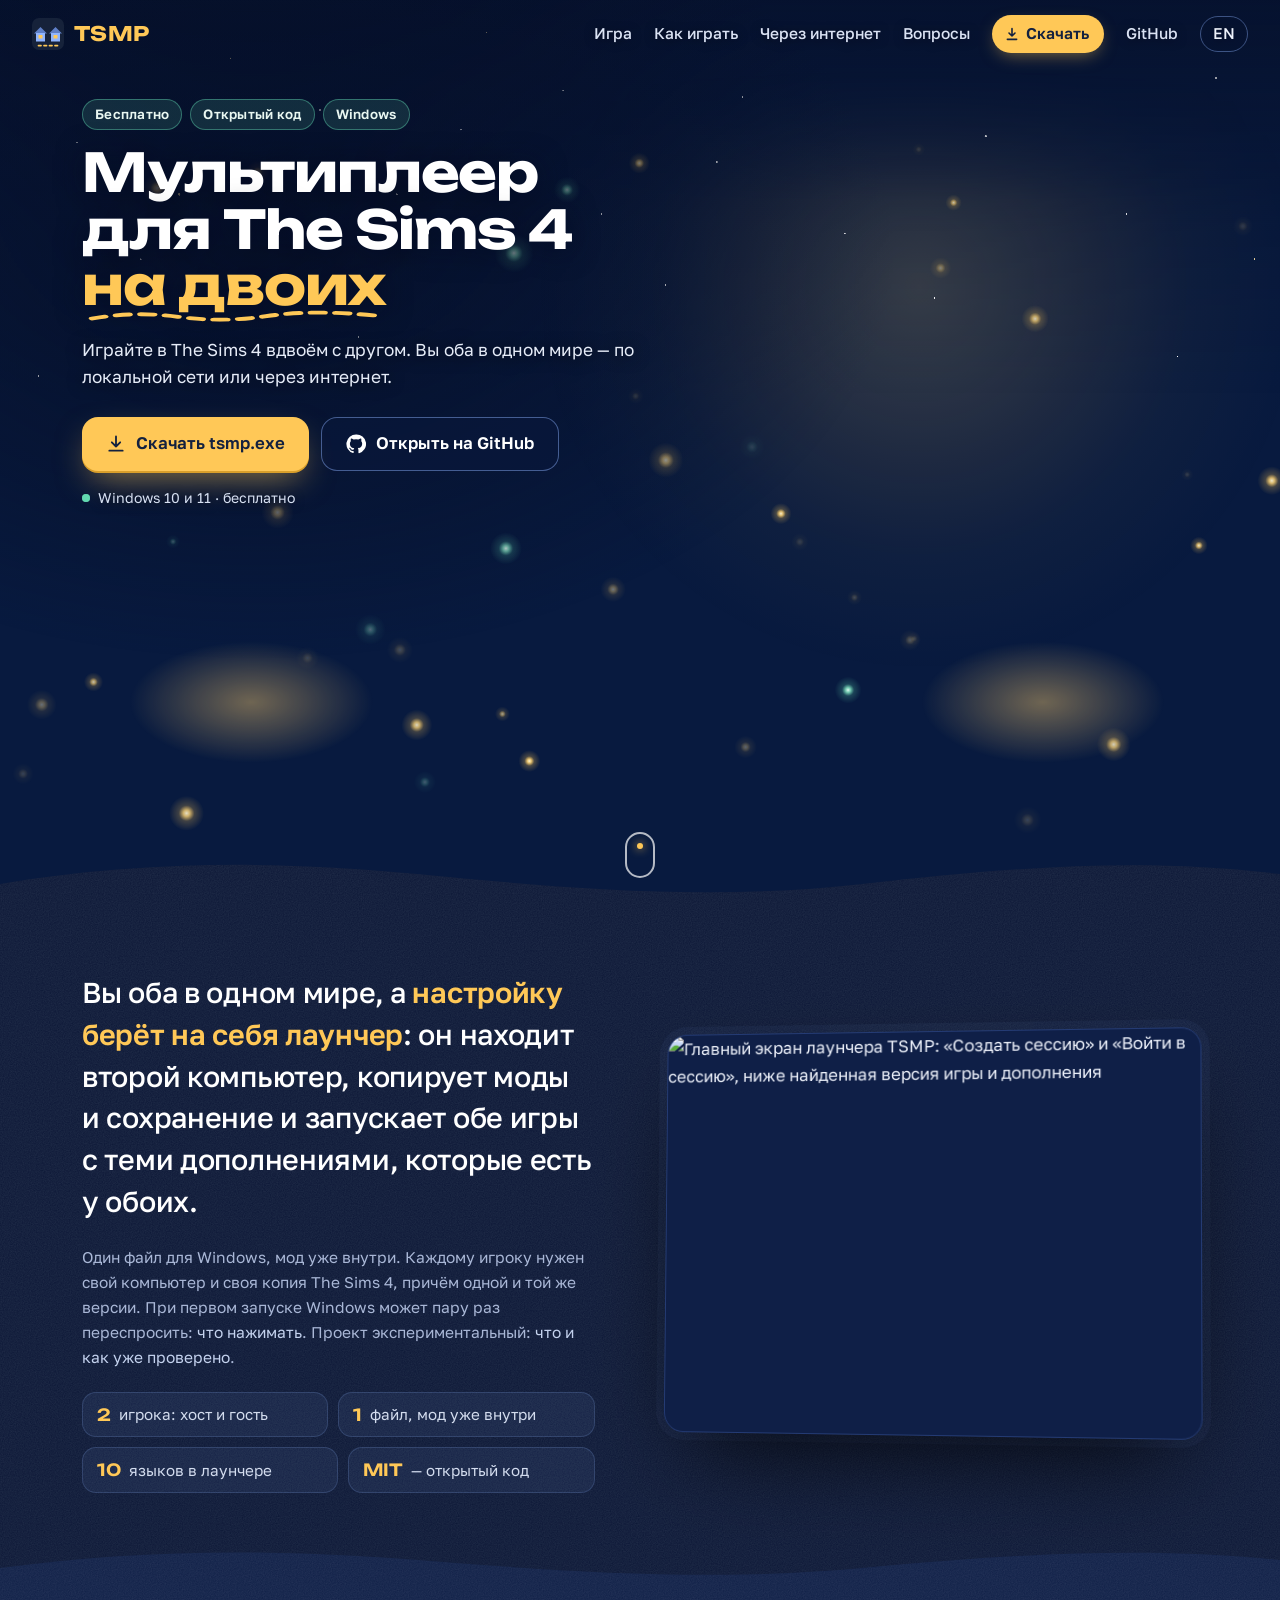
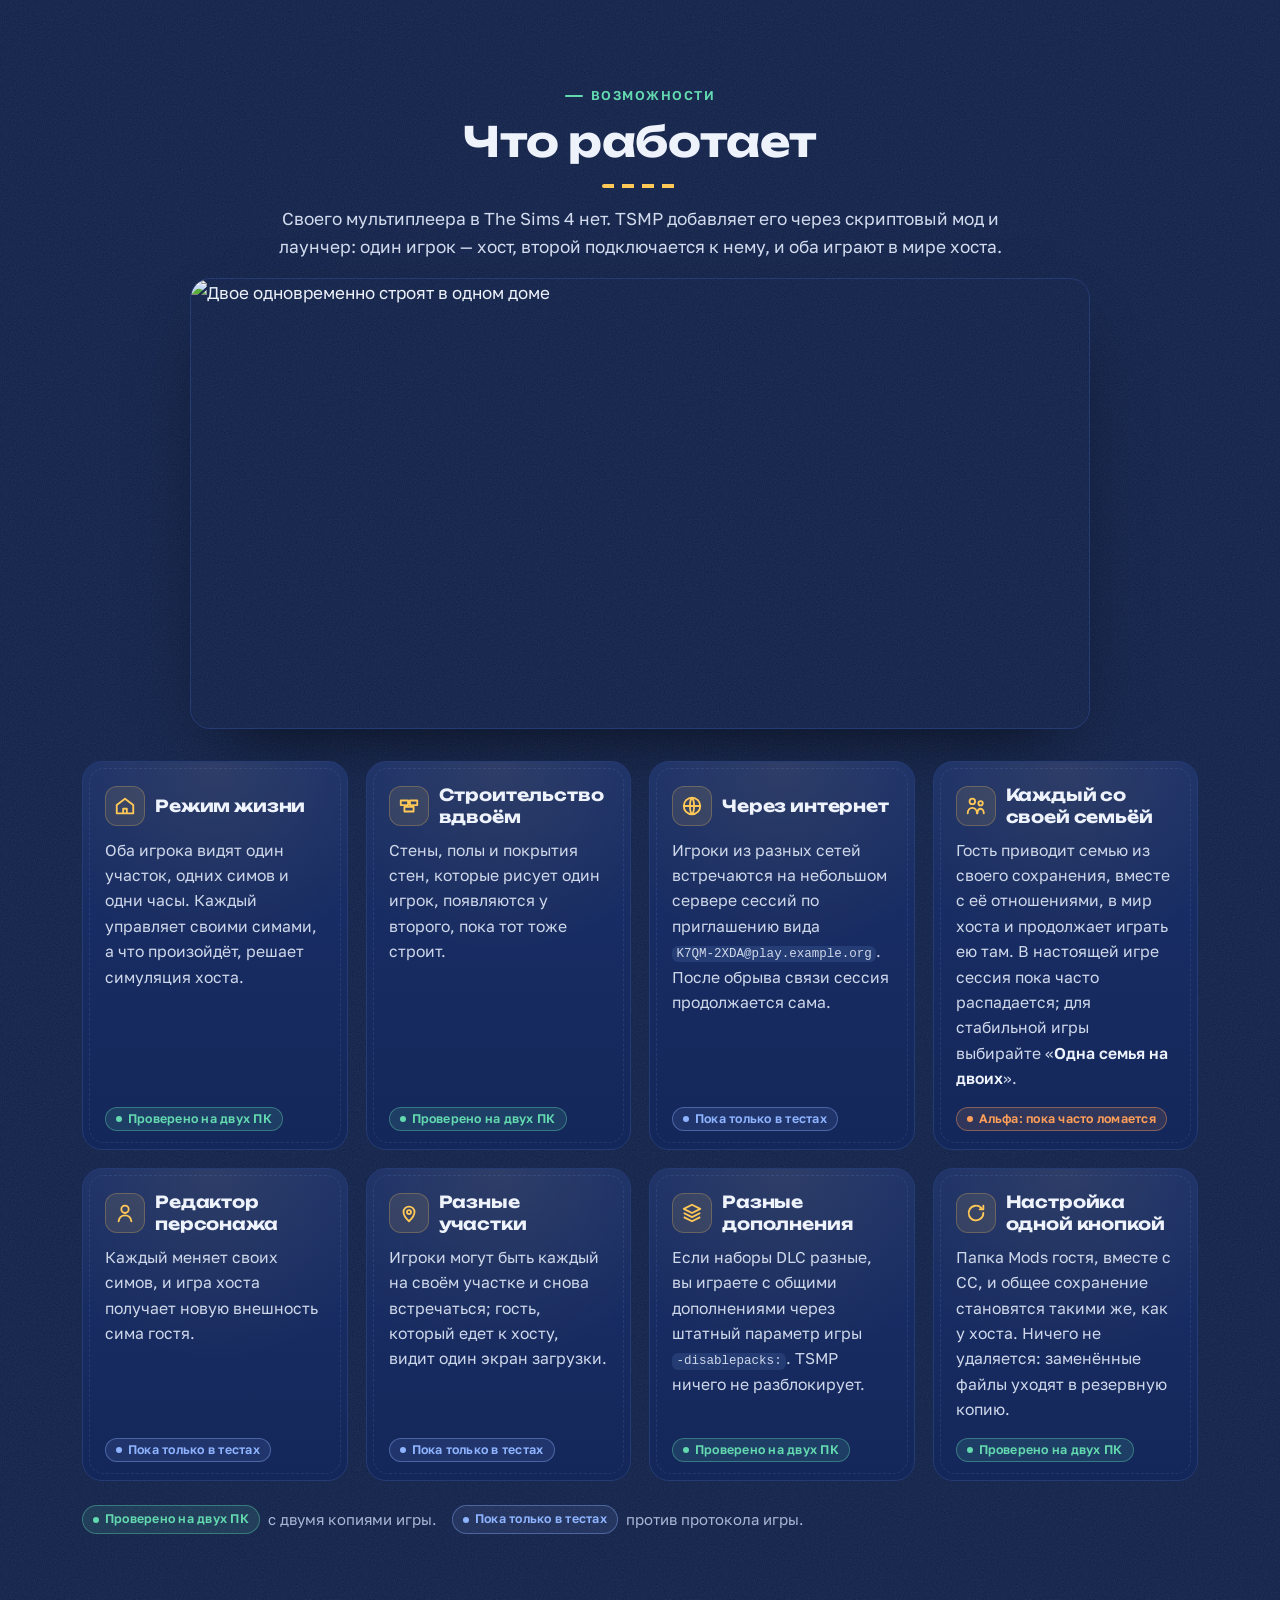
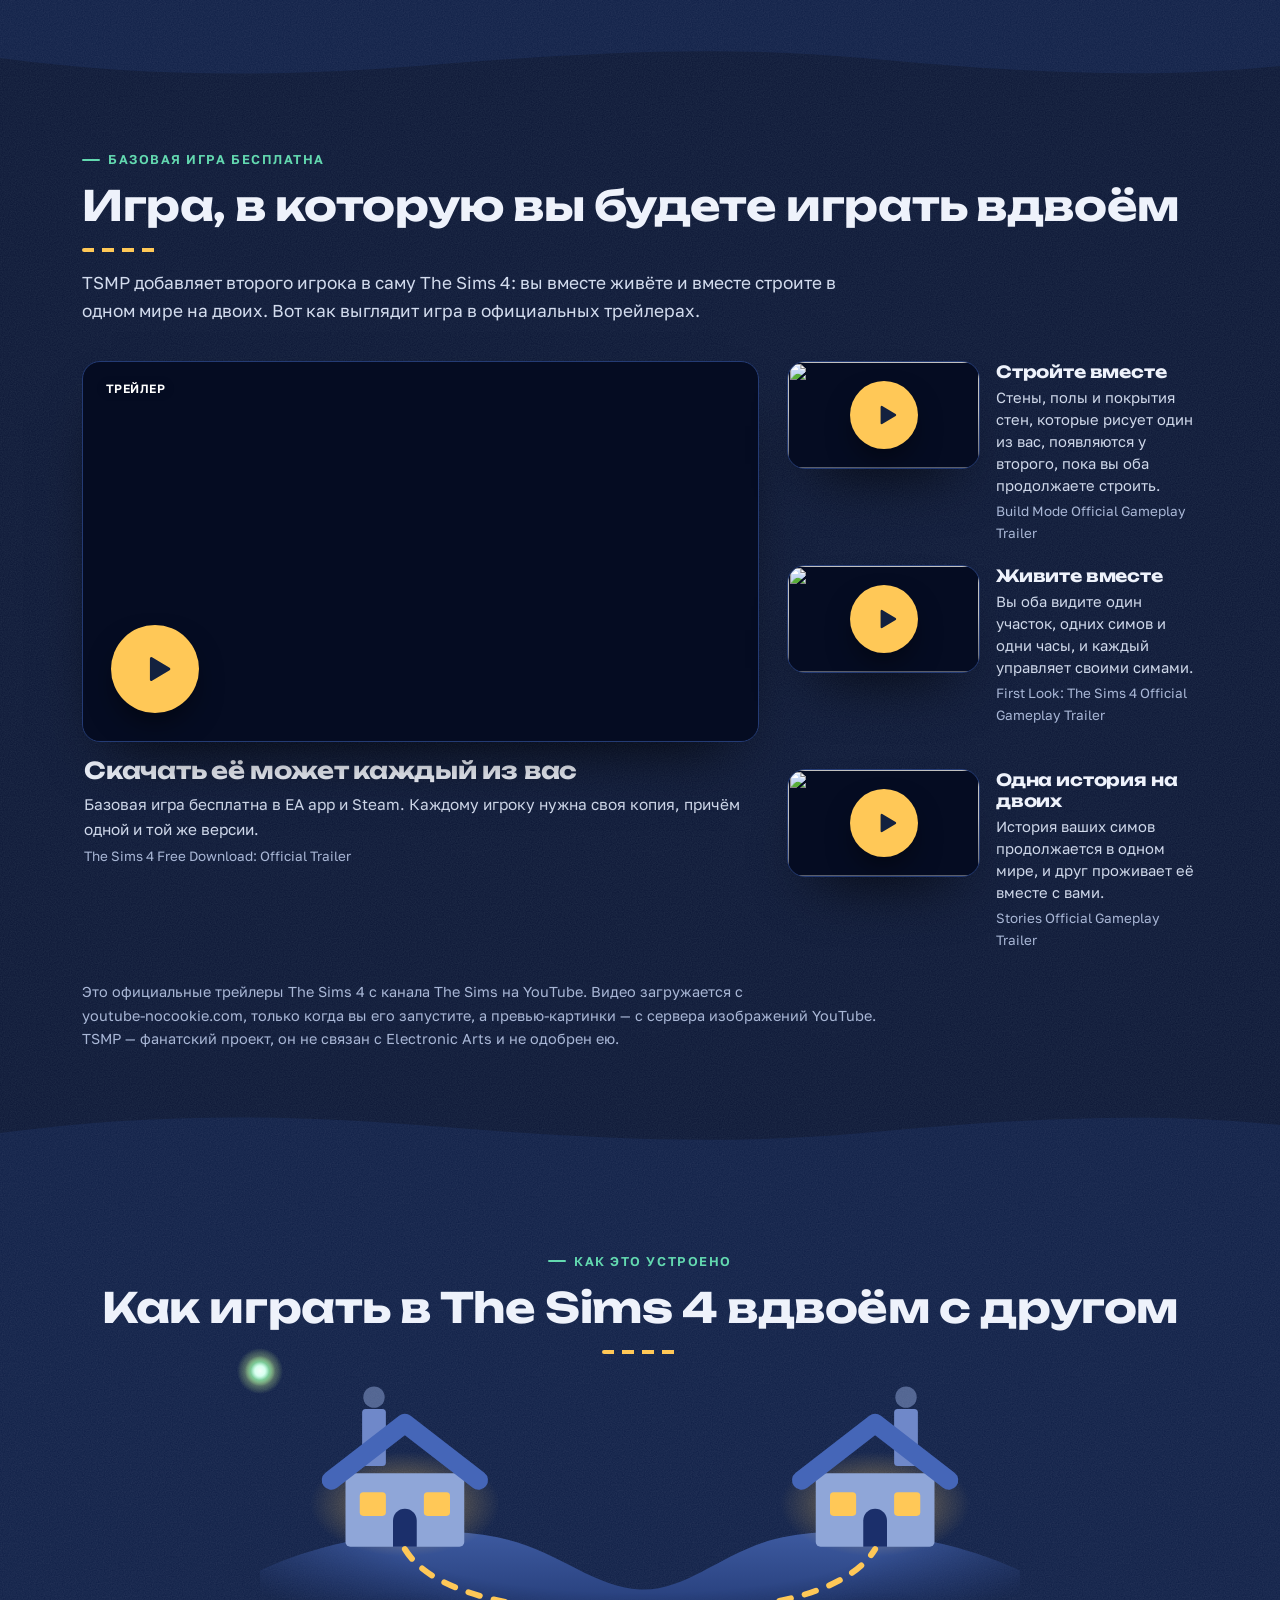
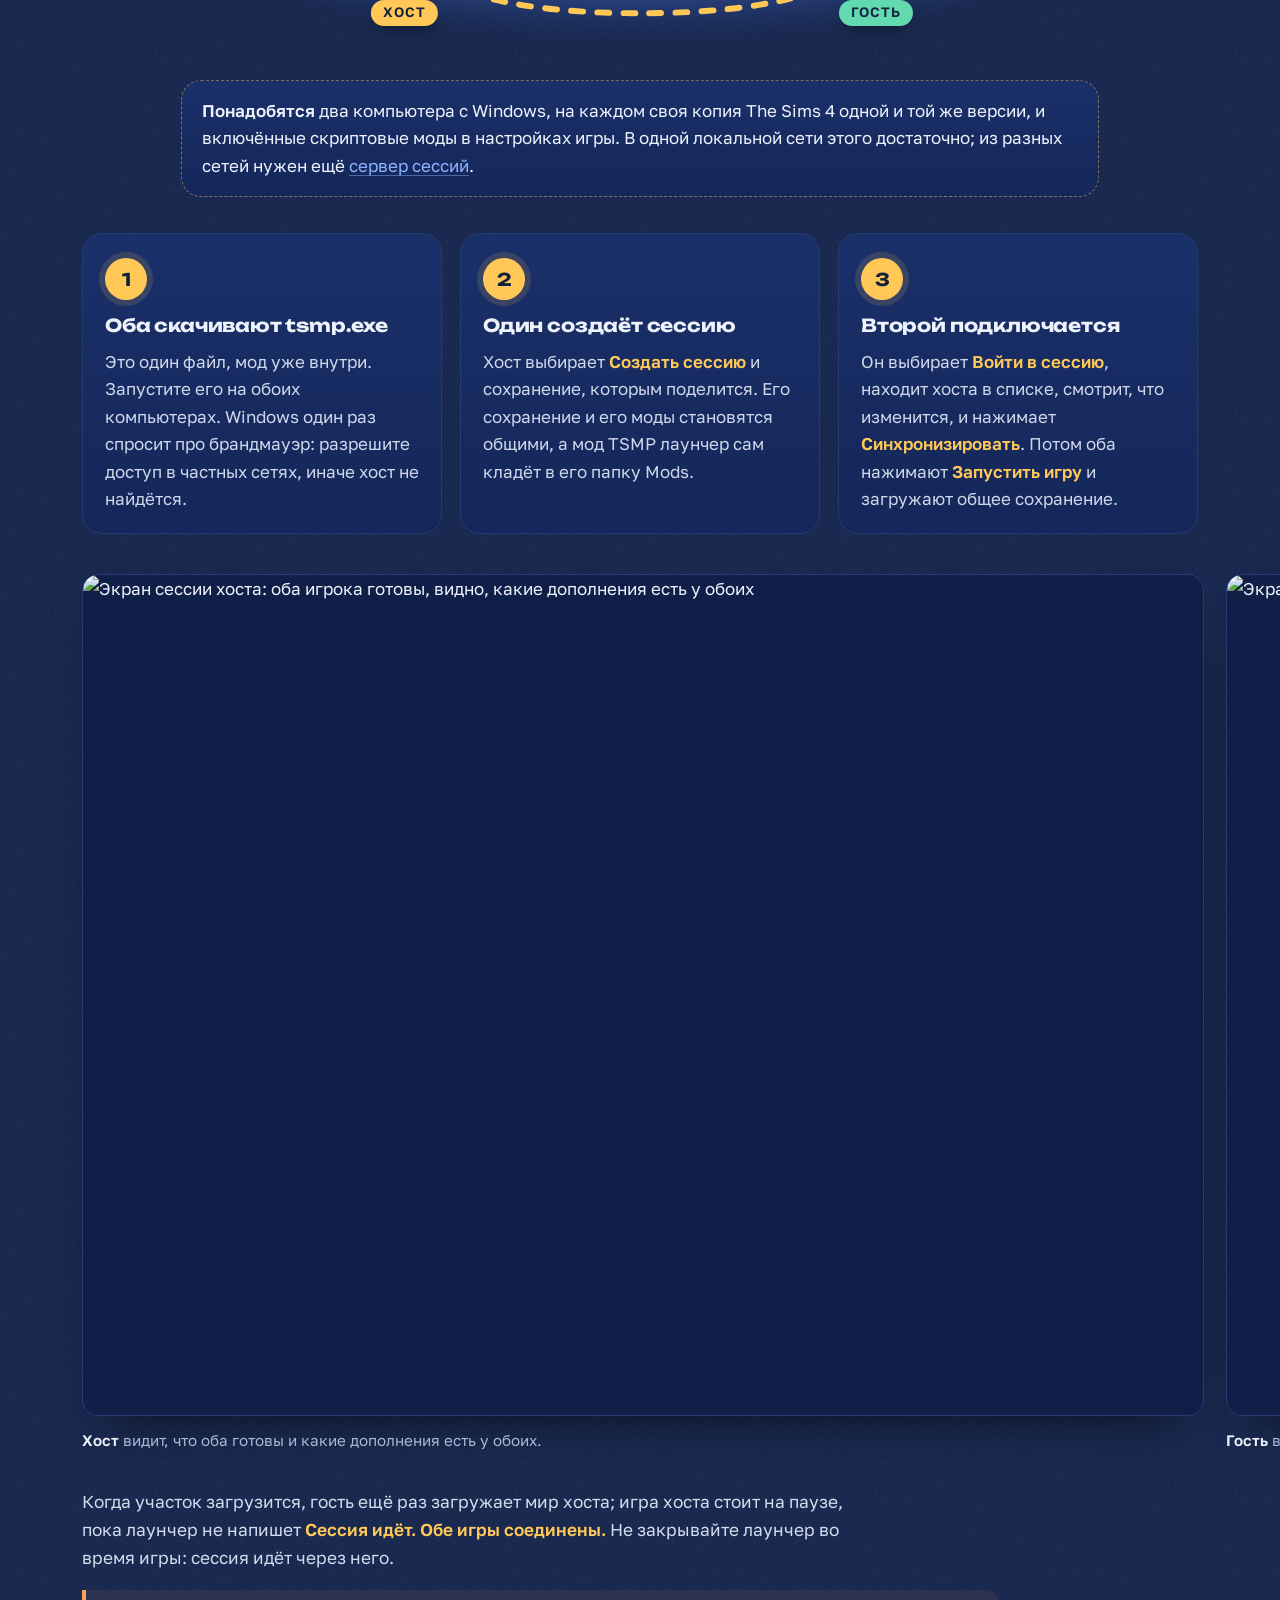
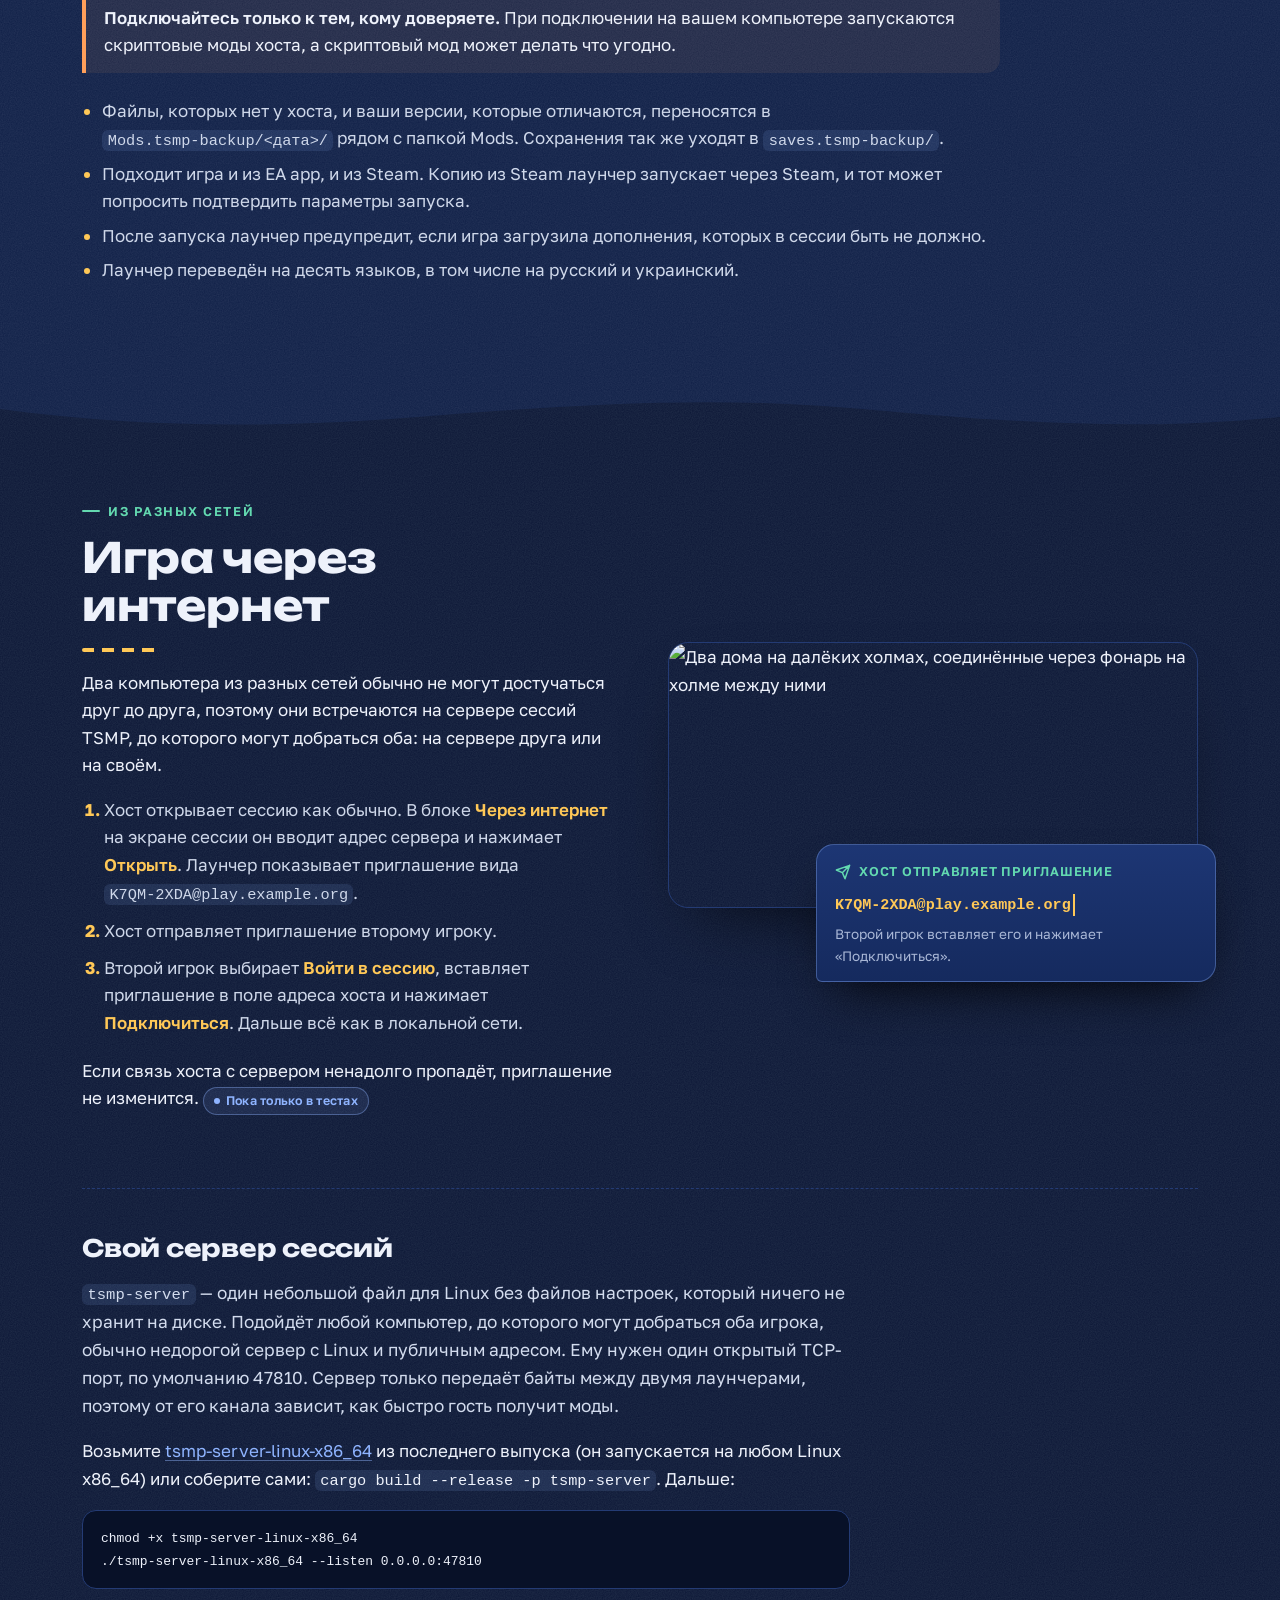
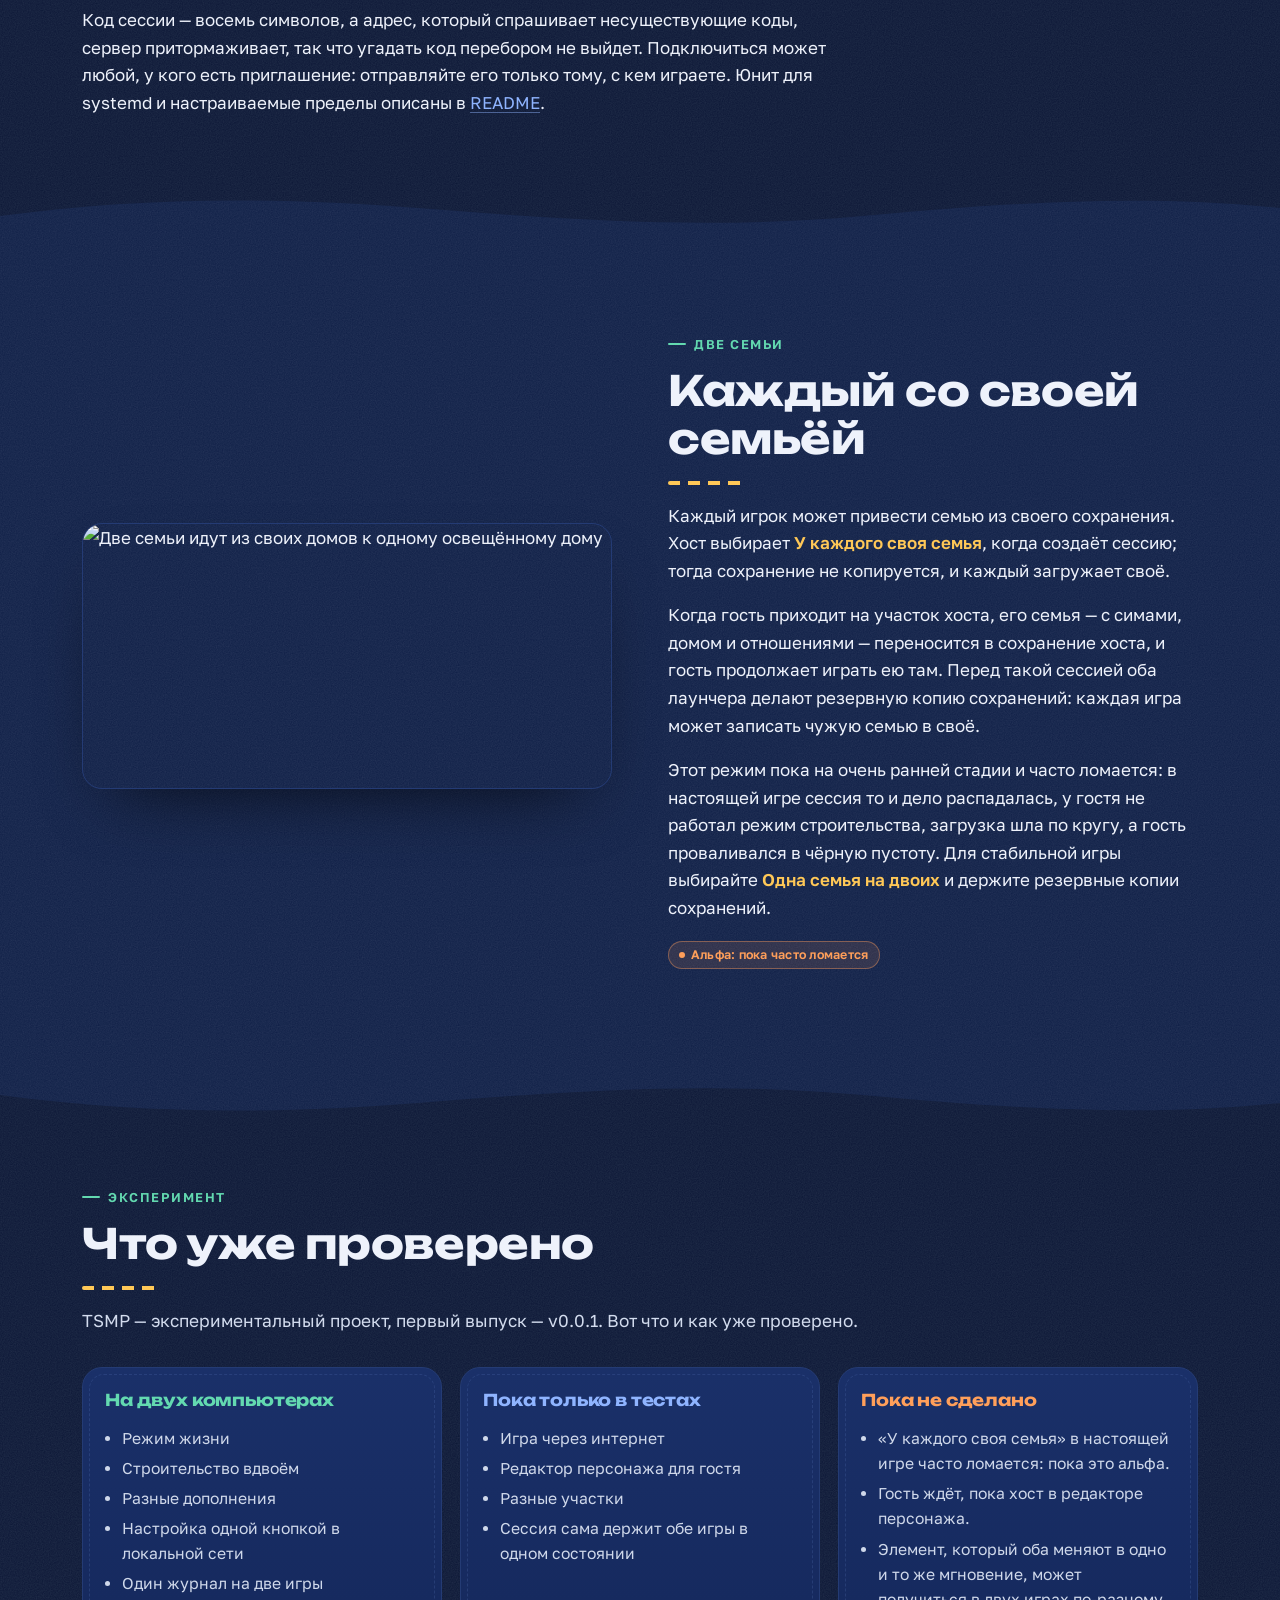
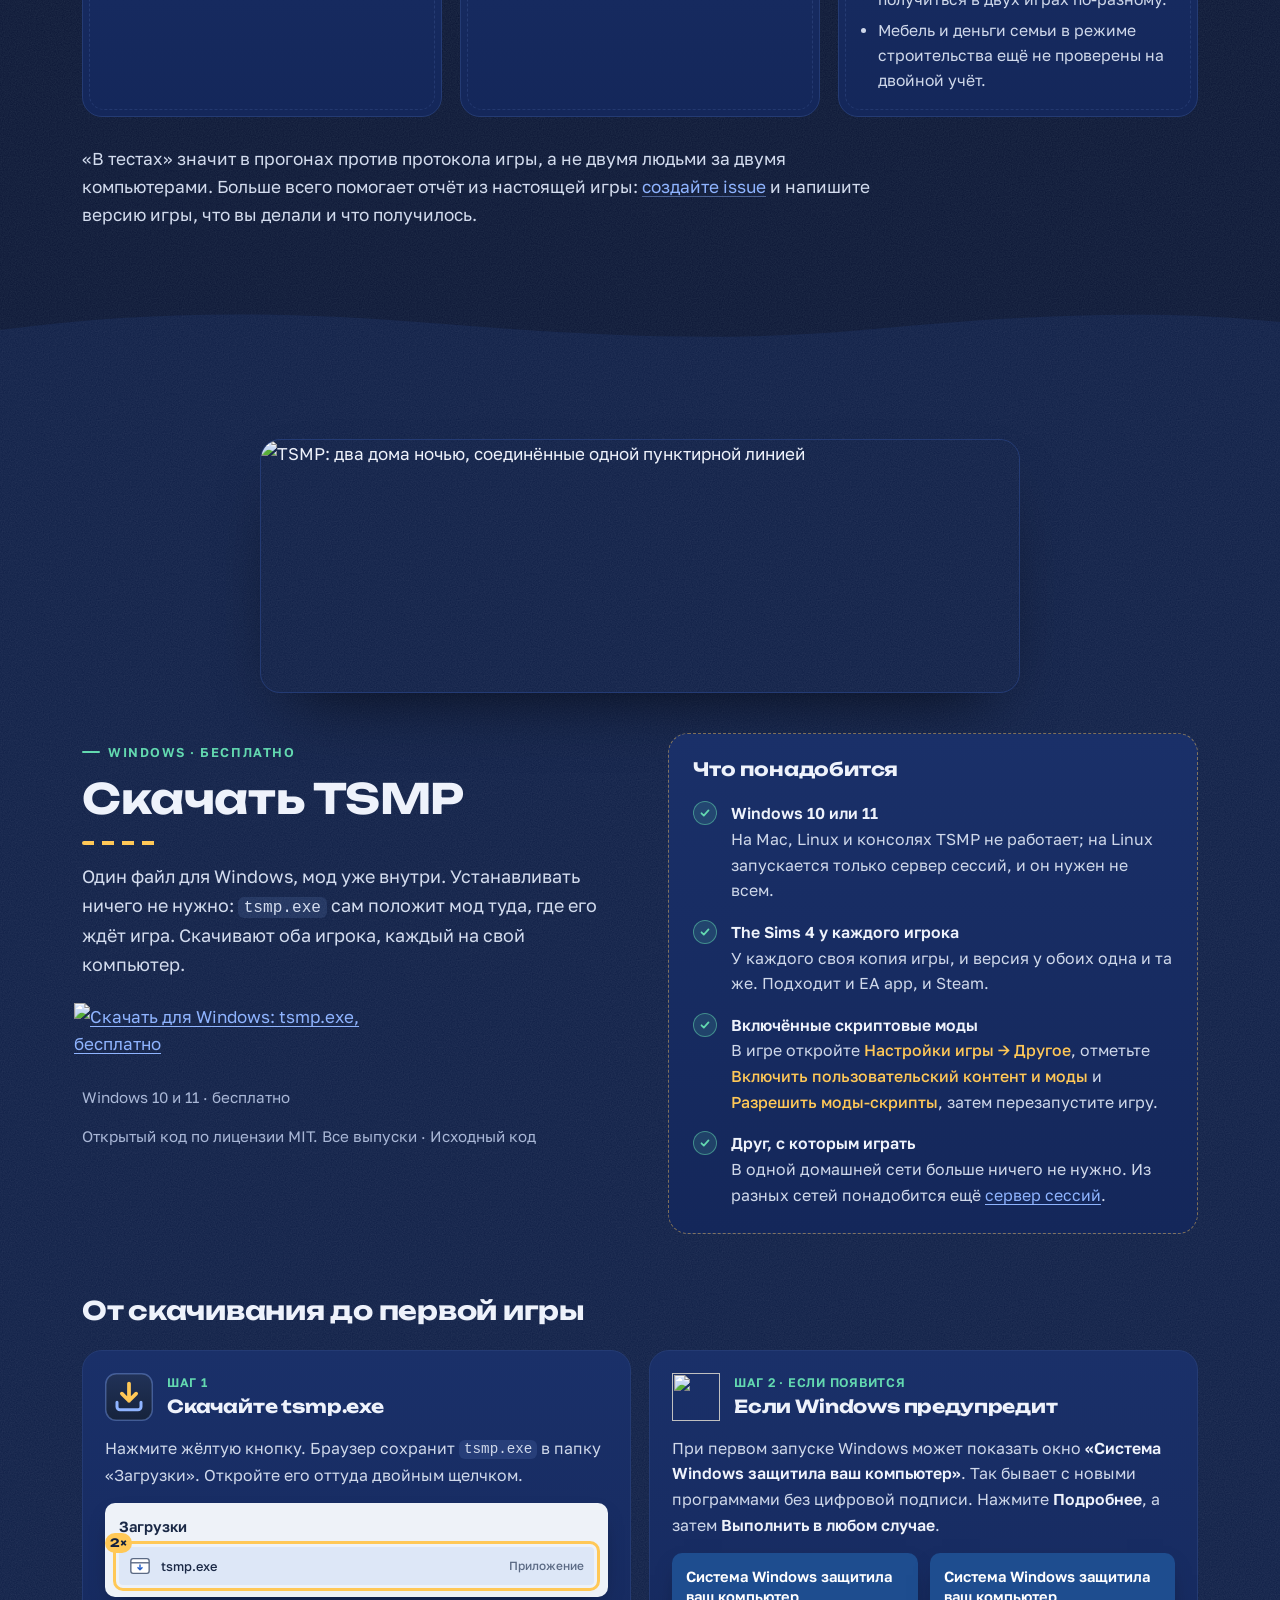
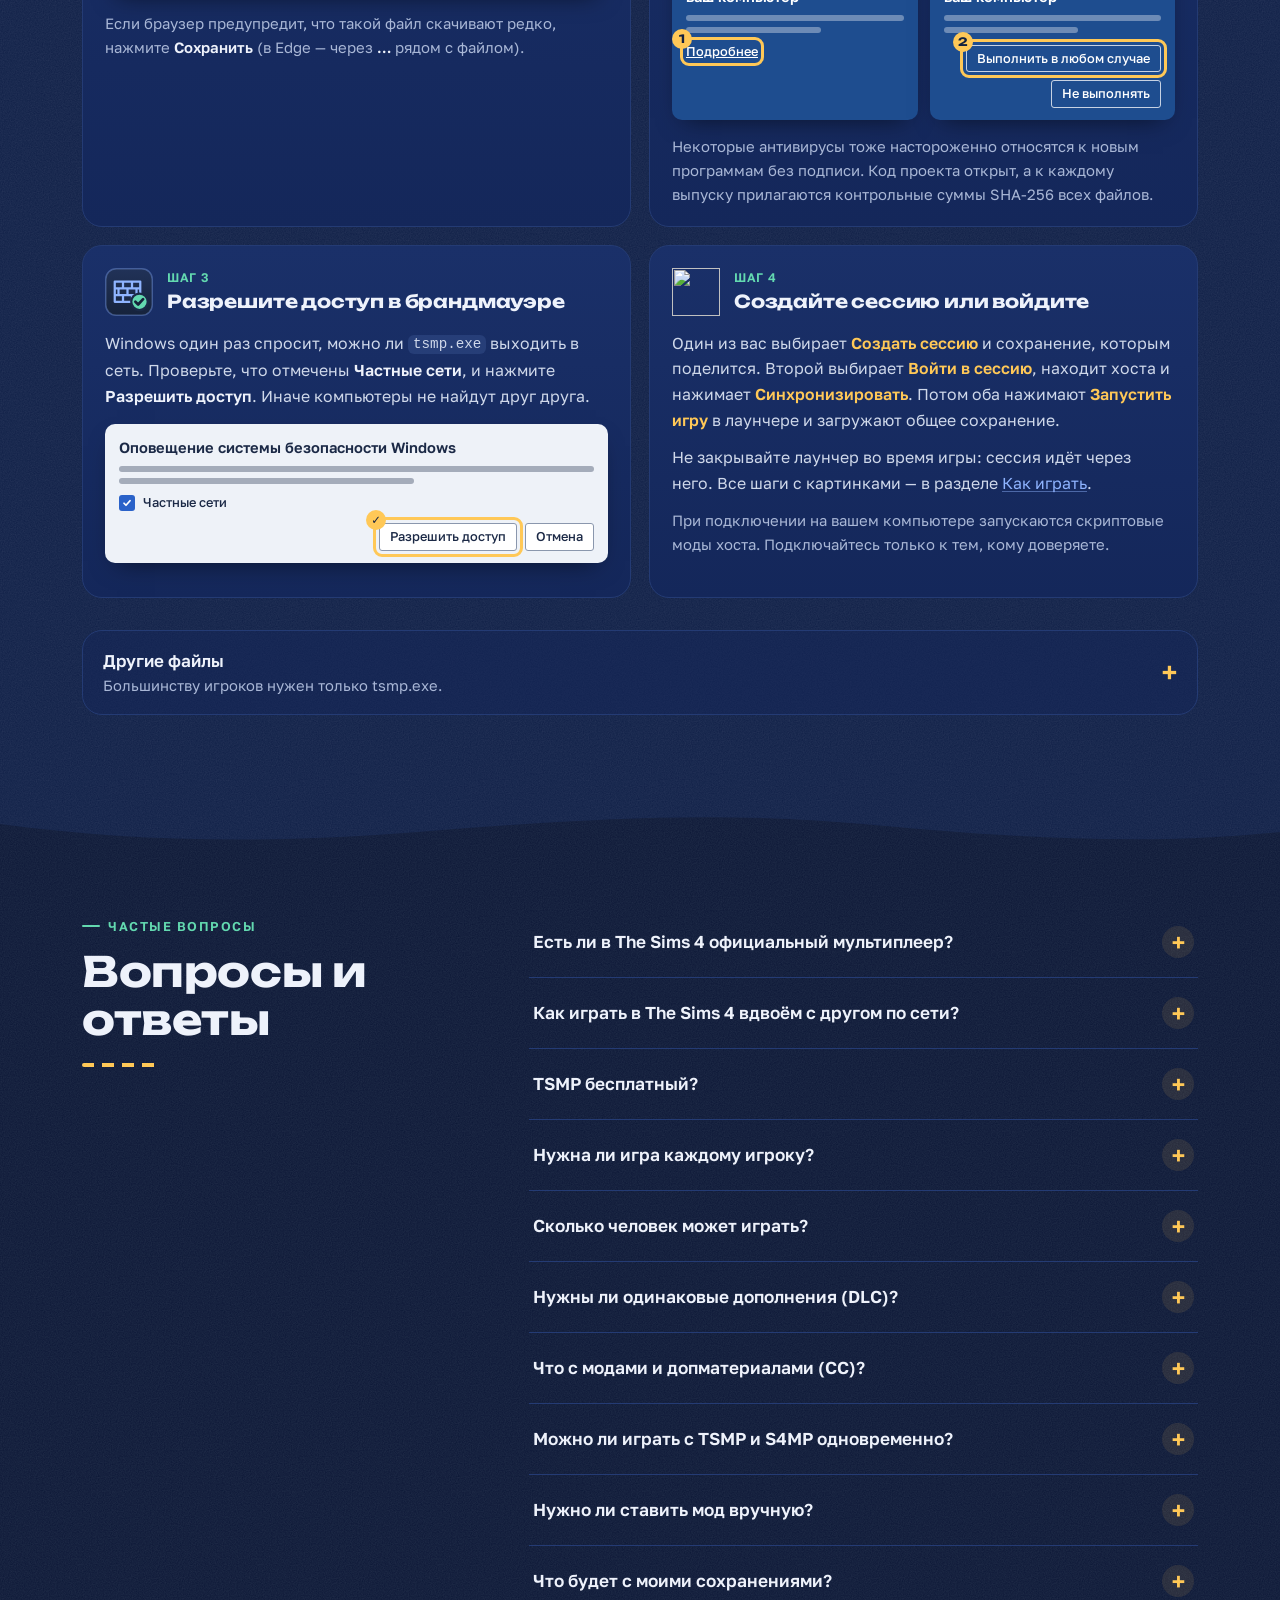
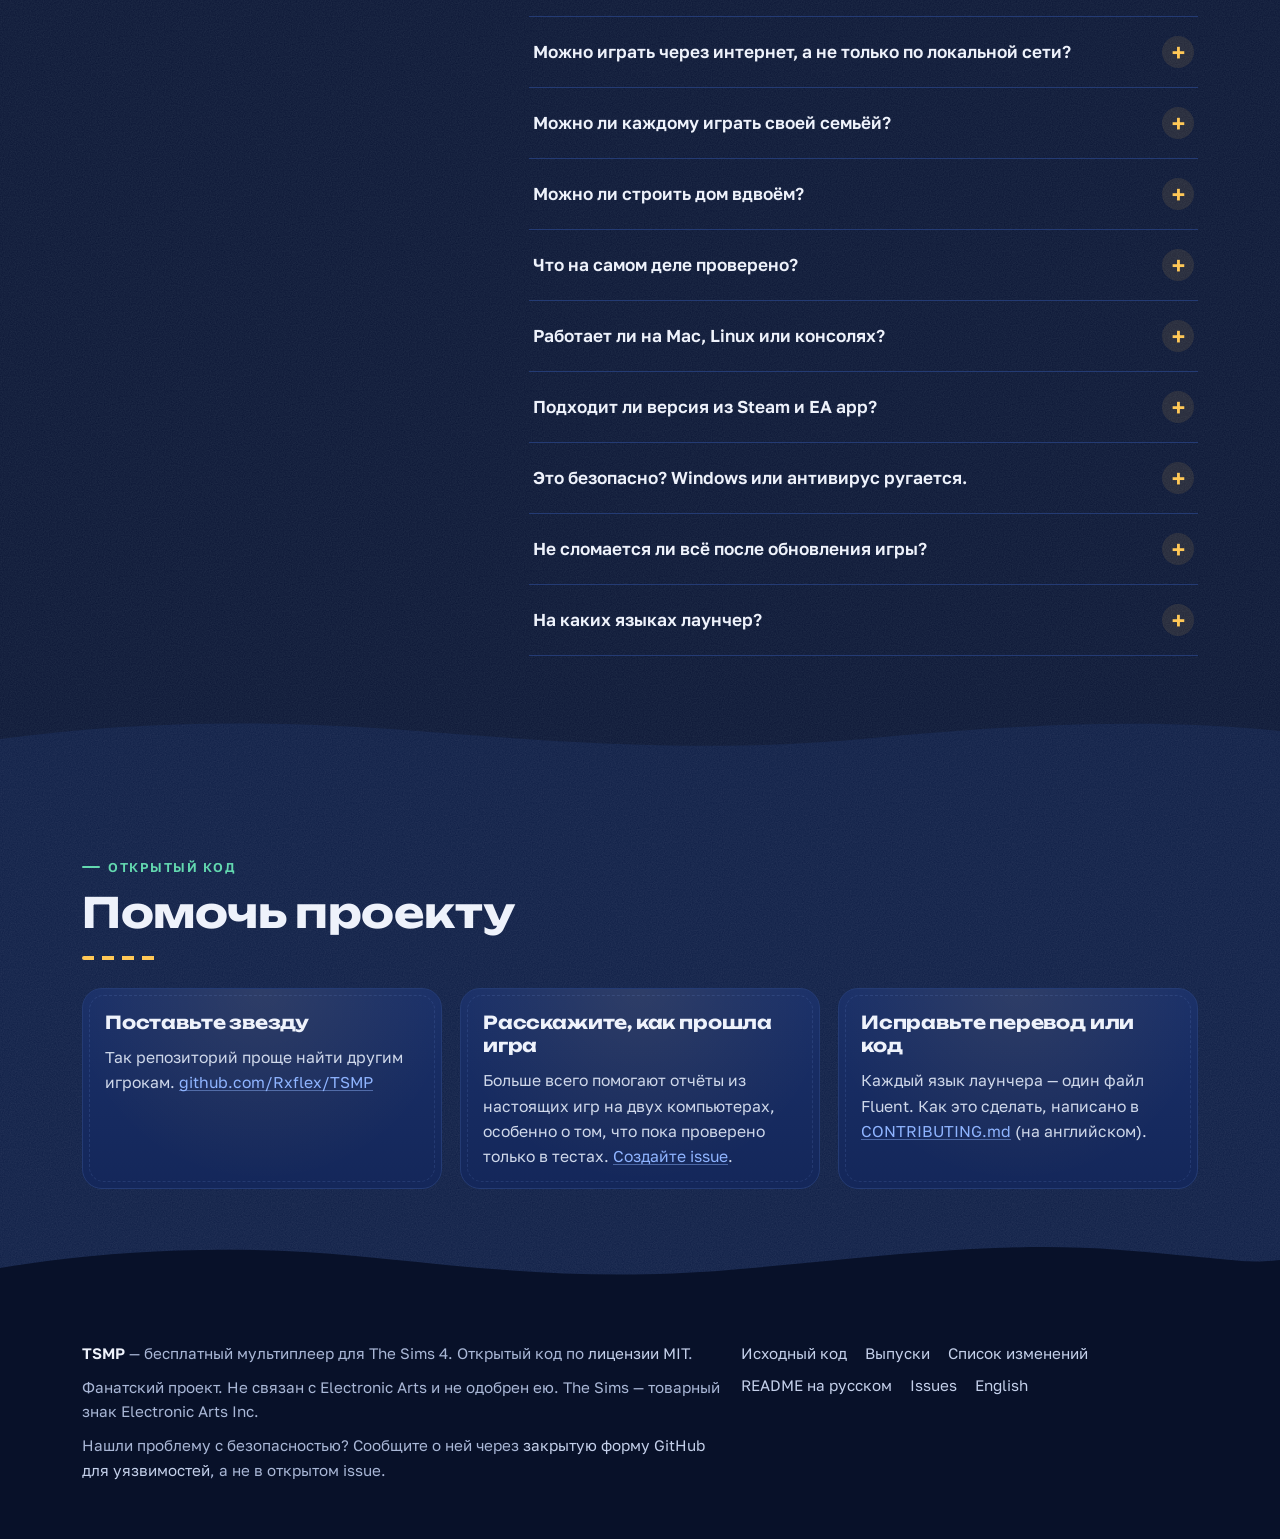
==== commit 2650f5c4: "Mark each with their own family as an alpha everywhere it is offered The first real game in this mod" ====
--- a/site/ru/index.html
+++ b/site/ru/index.html
@@ -82,9 +82,9 @@
     {"@type": "Question", "name": "Нужно ли ставить мод вручную?", "acceptedAnswer": {"@type": "Answer", "text": "Нет. Мод встроен в tsmp.exe. Лаунчер сам кладёт его в папку Mods хоста, когда тот создаёт сессию, а гость получает его при синхронизации."}},
     {"@type": "Question", "name": "Что будет с моими сохранениями?", "acceptedAnswer": {"@type": "Answer", "text": "Если вы играете одной семьёй, сохранение хоста копируется гостю, а сохранения гостя, которые оно заменит, сначала уходят в saves.tsmp-backup/. В режиме «У каждого своя семья» сохранение не копируется, но оба лаунчера заранее делают резервную копию: каждая игра может записать чужую семью в своё сохранение."}},
     {"@type": "Question", "name": "Можно играть через интернет, а не только по локальной сети?", "acceptedAnswer": {"@type": "Answer", "text": "Да, через сервер сессий TSMP, до которого могут достучаться оба: его может держать друг, а можно поднять свой (tsmp-server — небольшая программа для Linux, ей нужен один открытый TCP-порт, по умолчанию 47810). Хост получает приглашение вида K7QM-2XDA@play.example.org и отправляет его второму игроку. Это новая часть, и пока она проверена только в тестах против протокола игры."}},
-    {"@type": "Question", "name": "Можно ли каждому играть своей семьёй?", "acceptedAnswer": {"@type": "Answer", "text": "Да. В режиме «У каждого своя семья» гость приводит семью из своего сохранения, вместе с её отношениями, в мир хоста и продолжает играть ею там. Это тоже новое и пока проверено только в тестах."}},
+    {"@type": "Question", "name": "Можно ли каждому играть своей семьёй?", "acceptedAnswer": {"@type": "Answer", "text": "Да. В режиме «У каждого своя семья» гость приводит семью из своего сохранения, вместе с её отношениями, в мир хоста и продолжает играть ею там. Но пока этот режим — альфа и часто ломается: сессия может распадаться, у гостя может не работать режим строительства, загрузка может идти по кругу, а гость — провалиться в чёрную пустоту. Для стабильной игры выбирайте «Одна семья на двоих»."}},
     {"@type": "Question", "name": "Можно ли строить дом вдвоём?", "acceptedAnswer": {"@type": "Answer", "text": "Да, на версии игры, для которой в репозитории есть файл с адресами (сейчас 1.129.39.1030); готова ли совместная стройка для вашей версии, видно на главном экране лаунчера. В режиме строительства стены, полы и покрытия стен, которые рисует один, появляются у второго, пока оба продолжают строить. Это проверено на двух компьютерах. Мебель и деньги семьи в режиме строительства ещё не проверены на двойной учёт, а элемент, который оба меняют в одно и то же мгновение, может получиться в двух играх по-разному."}},
-    {"@type": "Question", "name": "Что на самом деле проверено?", "acceptedAnswer": {"@type": "Answer", "text": "На двух компьютерах с двумя копиями игры: режим жизни, строительство вдвоём, разные дополнения и настройка одной кнопкой в локальной сети. Пока только в тестах против протокола игры: игра через интернет, свои семьи, редактор персонажа для гостя и разные участки. Проект экспериментальный, и рассказы о ваших играх очень помогут."}},
+    {"@type": "Question", "name": "Что на самом деле проверено?", "acceptedAnswer": {"@type": "Answer", "text": "На двух компьютерах с двумя копиями игры: режим жизни, строительство вдвоём, разные дополнения и настройка одной кнопкой в локальной сети. Режим «У каждого своя семья» тоже проверен на двух компьютерах и пока часто ломается: это альфа. Пока только в тестах против протокола игры: игра через интернет, редактор персонажа для гостя и разные участки. Проект экспериментальный, и рассказы о ваших играх очень помогут."}},
     {"@type": "Question", "name": "Работает ли на Mac, Linux или консолях?", "acceptedAnswer": {"@type": "Answer", "text": "Нет. Лаунчер и мод работают только с The Sims 4 для Windows. На Linux запускается лишь необязательный сервер сессий."}},
     {"@type": "Question", "name": "Подходит ли версия из Steam и EA app?", "acceptedAnswer": {"@type": "Answer", "text": "Да, лаунчер находит игру, установленную через любой из них. Копию из Steam он запускает через Steam, и тот может попросить подтвердить параметры запуска."}},
     {"@type": "Question", "name": "Это безопасно? Windows или антивирус ругается.", "acceptedAnswer": {"@type": "Answer", "text": "Код открыт, а к каждому выпуску прилагаются контрольные суммы SHA-256 всех файлов. Файлы выпуска не подписаны сертификатом, поэтому при первом запуске Windows может показать предупреждение; всё можно собрать и самому из исходников. Брандмауэр Windows один раз спросит разрешение для tsmp.exe: разрешите доступ в частных сетях, иначе хост не найдётся. При подключении на вашем компьютере запускаются скриптовые моды хоста, а это код без ограничений. Подключайтесь только к тем, кому доверяете."}},
@@ -200,8 +200,8 @@
       </article>
       <article class="card" data-tilt>
         <h3><svg viewBox="0 0 24 24" fill="none" stroke="currentColor" stroke-width="2" stroke-linecap="round" aria-hidden="true"><circle cx="8" cy="7" r="3"/><circle cx="17" cy="9" r="2.4"/><path d="M3 20c0-3.3 2.2-6 5-6s5 2.7 5 6M13.5 20c.2-2.8 1.6-5 3.5-5s3.5 2.2 3.5 5"/></svg>Каждый со своей семьёй</h3>
-        <p>Гость приводит семью из своего сохранения, вместе с её отношениями, в мир хоста и продолжает играть ею там.</p>
-        <span class="tag test">Пока только в тестах</span>
+        <p>Гость приводит семью из своего сохранения, вместе с её отношениями, в мир хоста и продолжает играть ею там. В настоящей игре сессия пока часто распадается; для стабильной игры выбирайте «<b>Одна семья на двоих</b>».</p>
+        <span class="tag" style="color:var(--orange);background:rgba(255,159,90,.12);border:1px solid rgba(255,159,90,.4)">Альфа: пока часто ломается</span>
       </article>
       <article class="card" data-tilt>
         <h3><svg viewBox="0 0 24 24" fill="none" stroke="currentColor" stroke-width="2" stroke-linecap="round" aria-hidden="true"><circle cx="12" cy="8" r="4"/><path d="M5 21c.6-4 3.3-6.5 7-6.5s6.4 2.5 7 6.5"/></svg>Редактор персонажа</h3>
@@ -416,7 +416,8 @@
         <h2 id="families-h" class="sec-h">Каждый со своей семьёй</h2>
         <p>Каждый игрок может привести семью из своего сохранения. Хост выбирает <span class="ui">У каждого своя семья</span>, когда создаёт сессию; тогда сохранение не копируется, и каждый загружает своё.</p>
         <p>Когда гость приходит на участок хоста, его семья — с симами, домом и отношениями — переносится в сохранение хоста, и гость продолжает играть ею там. Перед такой сессией оба лаунчера делают резервную копию сохранений: каждая игра может записать чужую семью в своё.</p>
-        <p><span class="tag test">Пока только в тестах</span></p>
+        <p>Этот режим пока на очень ранней стадии и часто ломается: в настоящей игре сессия то и дело распадалась, у гостя не работал режим строительства, загрузка шла по кругу, а гость проваливался в чёрную пустоту. Для стабильной игры выбирайте <span class="ui">Одна семья на двоих</span> и держите резервные копии сохранений.</p>
+        <p><span class="tag" style="color:var(--orange);background:rgba(255,159,90,.12);border:1px solid rgba(255,159,90,.4)">Альфа: пока часто ломается</span></p>
       </div>
     </div>
   </div>
@@ -444,7 +445,6 @@
         <h3>Пока только в тестах</h3>
         <ul>
           <li>Игра через интернет</li>
-          <li>Свои семьи</li>
           <li>Редактор персонажа для гостя</li>
           <li>Разные участки</li>
           <li>Сессия сама держит обе игры в одном состоянии</li>
@@ -453,6 +453,7 @@
       <div class="card todo">
         <h3>Пока не сделано</h3>
         <ul>
+          <li>«У каждого своя семья» в настоящей игре часто ломается: пока это альфа.</li>
           <li>Гость ждёт, пока хост в редакторе персонажа.</li>
           <li>Элемент, который оба меняют в одно и то же мгновение, может получиться в двух играх по-разному.</li>
           <li>Мебель и деньги семьи в режиме строительства ещё не проверены на двойной учёт.</li>
@@ -597,7 +598,7 @@
       </details>
       <details>
         <summary><h3>Можно ли каждому играть своей семьёй?</h3></summary>
-        <div class="a"><p>Да. В режиме «<b>У каждого своя семья</b>» гость приводит семью из своего сохранения, вместе с её отношениями, в мир хоста и продолжает играть ею там. Это тоже новое и пока проверено только в тестах.</p></div>
+        <div class="a"><p>Да. В режиме «<b>У каждого своя семья</b>» гость приводит семью из своего сохранения, вместе с её отношениями, в мир хоста и продолжает играть ею там. Но пока этот режим — альфа и часто ломается: сессия может распадаться, у гостя может не работать режим строительства, загрузка может идти по кругу, а гость — провалиться в чёрную пустоту. Для стабильной игры выбирайте «<b>Одна семья на двоих</b>».</p></div>
       </details>
       <details>
         <summary><h3>Можно ли строить дом вдвоём?</h3></summary>
@@ -605,7 +606,7 @@
       </details>
       <details>
         <summary><h3>Что на самом деле проверено?</h3></summary>
-        <div class="a"><p>На двух компьютерах с двумя копиями игры: режим жизни, строительство вдвоём, разные дополнения и настройка одной кнопкой в локальной сети. Пока только в тестах против протокола игры: игра через интернет, свои семьи, редактор персонажа для гостя и разные участки. Проект экспериментальный, и рассказы о ваших играх очень помогут.</p></div>
+        <div class="a"><p>На двух компьютерах с двумя копиями игры: режим жизни, строительство вдвоём, разные дополнения и настройка одной кнопкой в локальной сети. Режим «У каждого своя семья» тоже проверен на двух компьютерах и пока часто ломается: это альфа. Пока только в тестах против протокола игры: игра через интернет, редактор персонажа для гостя и разные участки. Проект экспериментальный, и рассказы о ваших играх очень помогут.</p></div>
       </details>
       <details>
         <summary><h3>Работает ли на Mac, Linux или консолях?</h3></summary>
